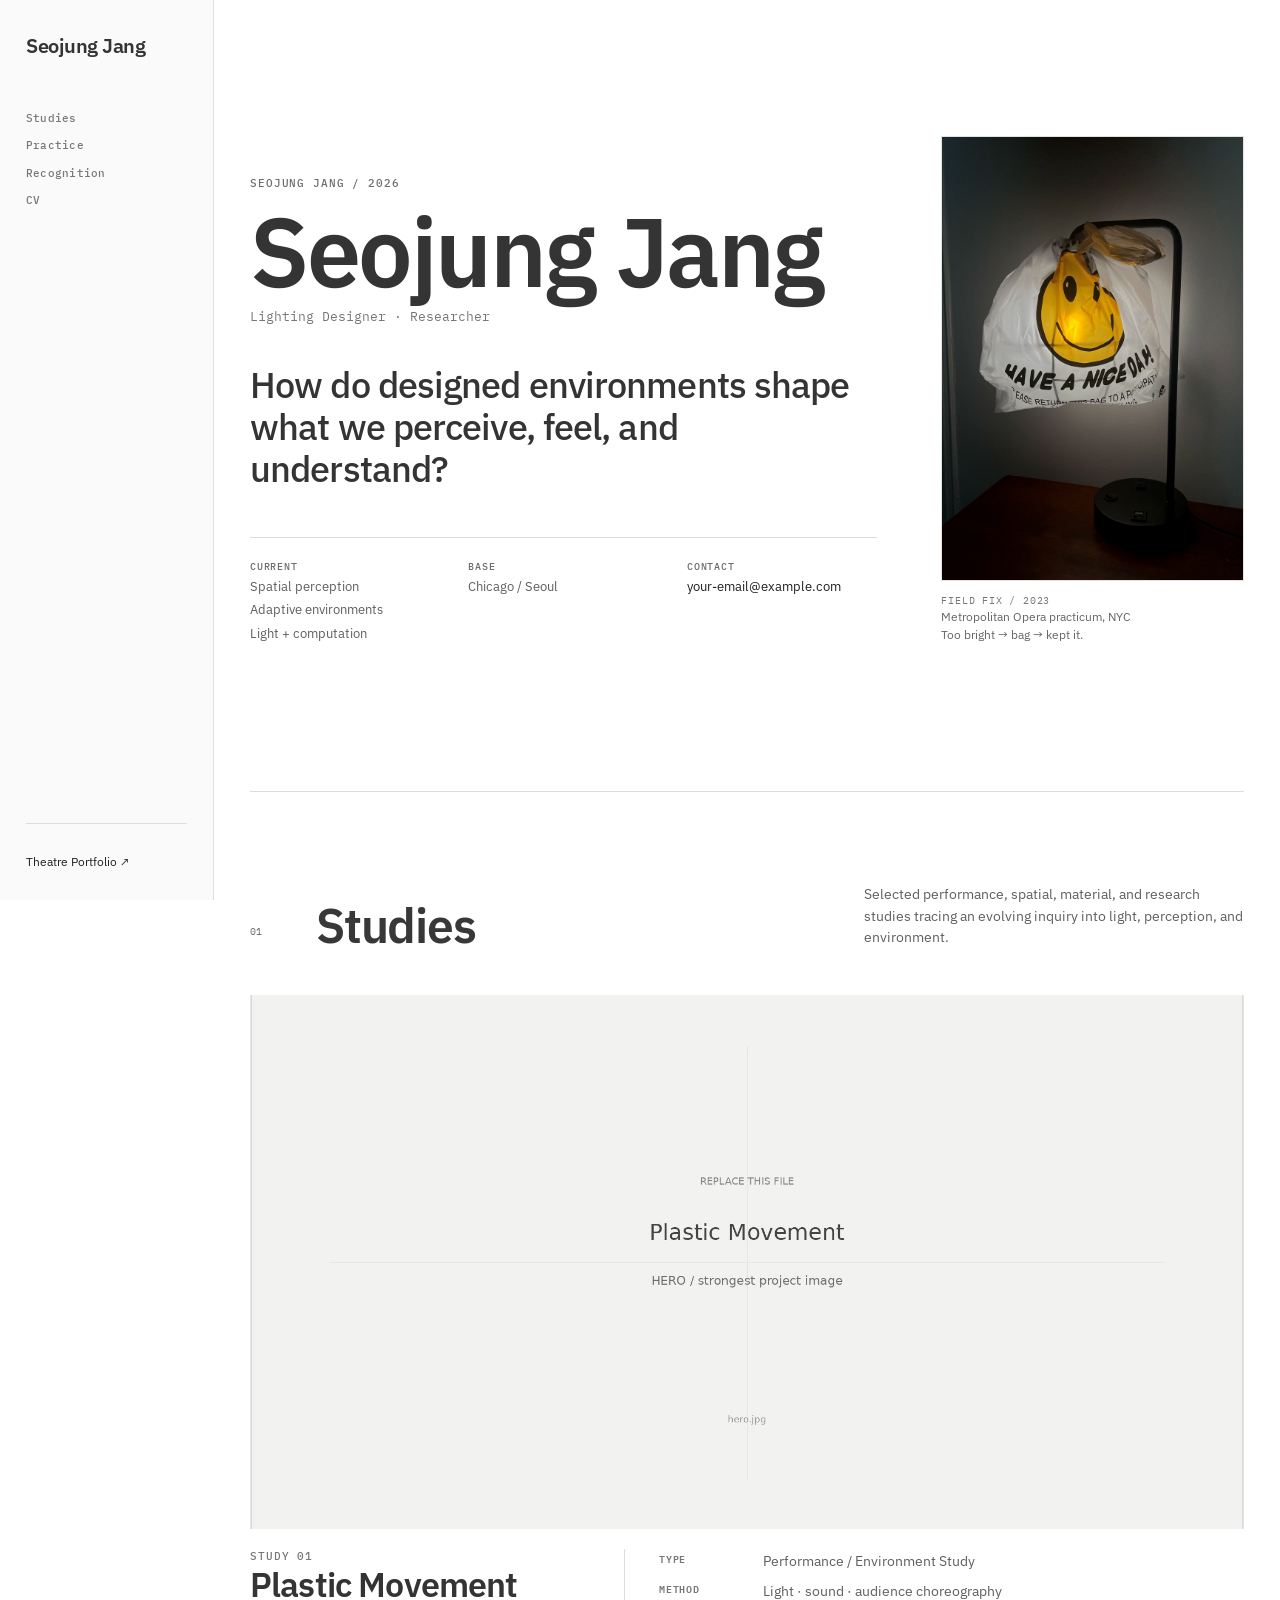
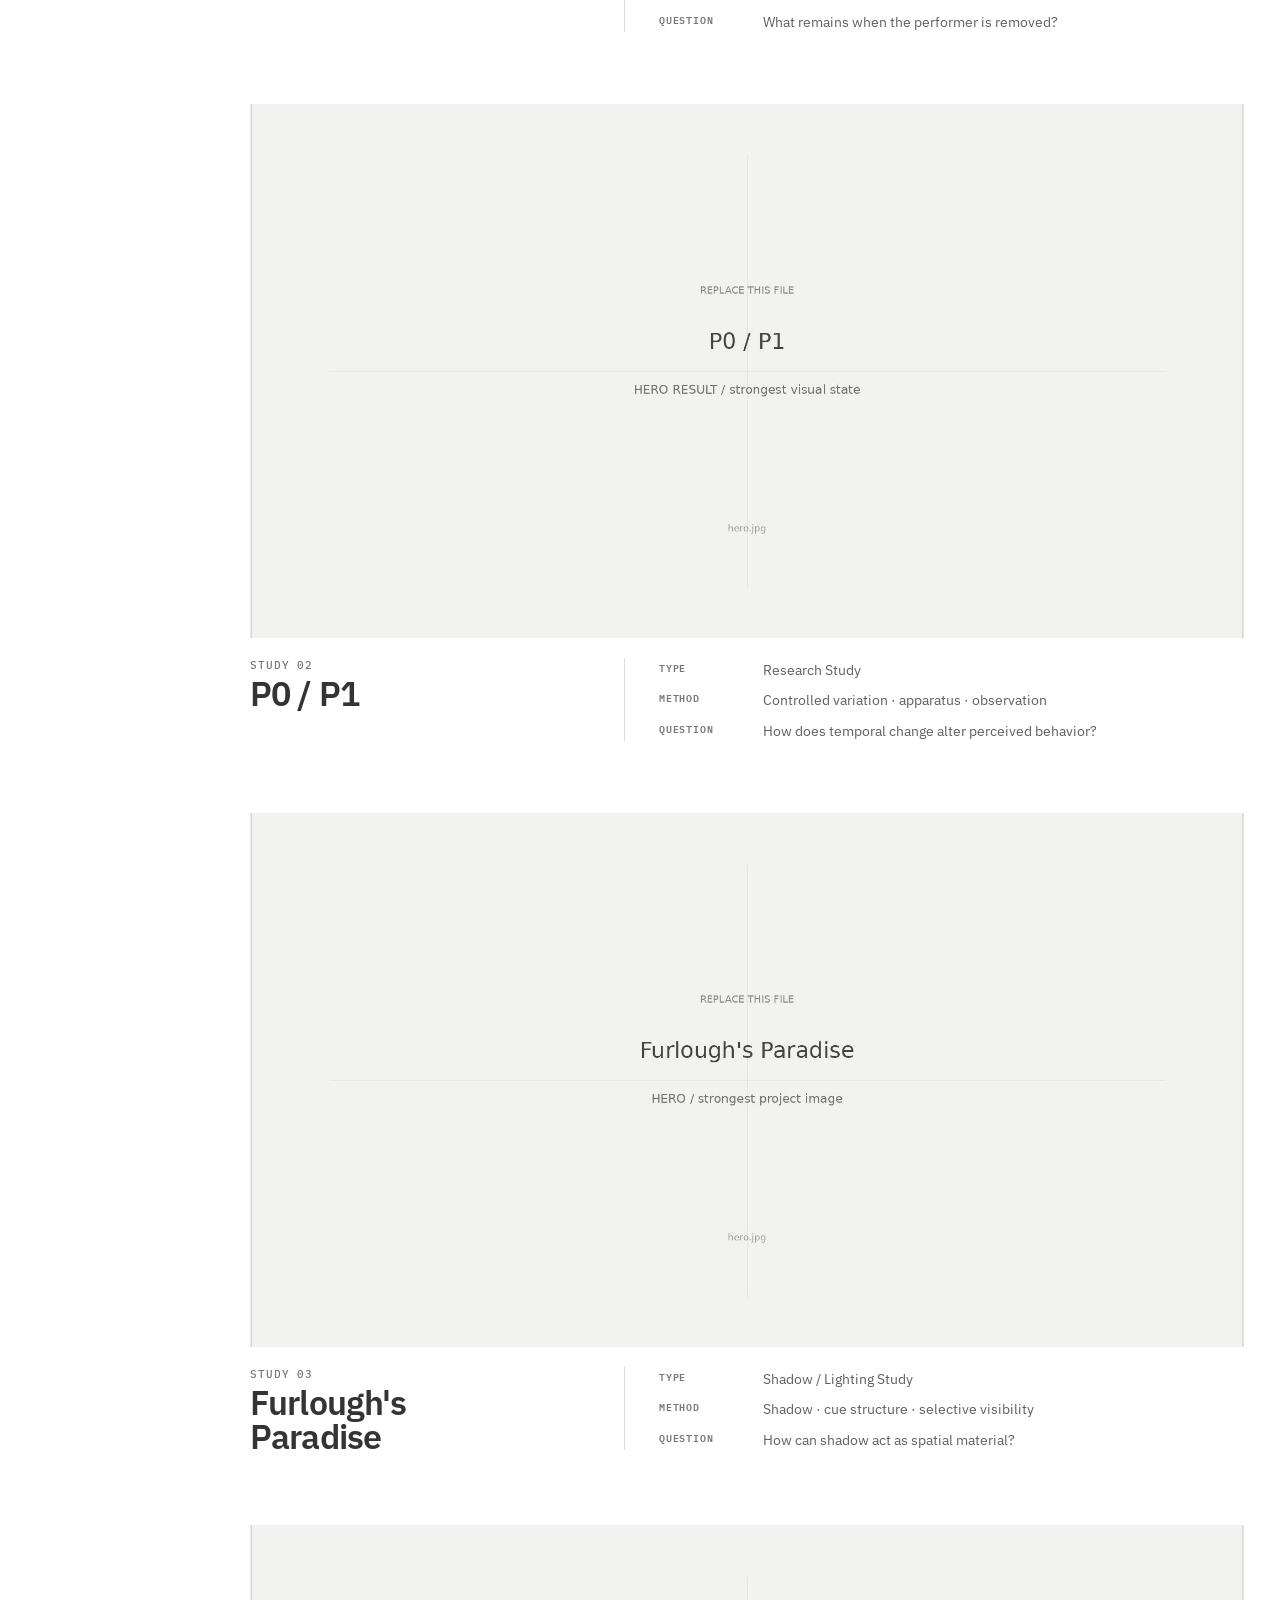
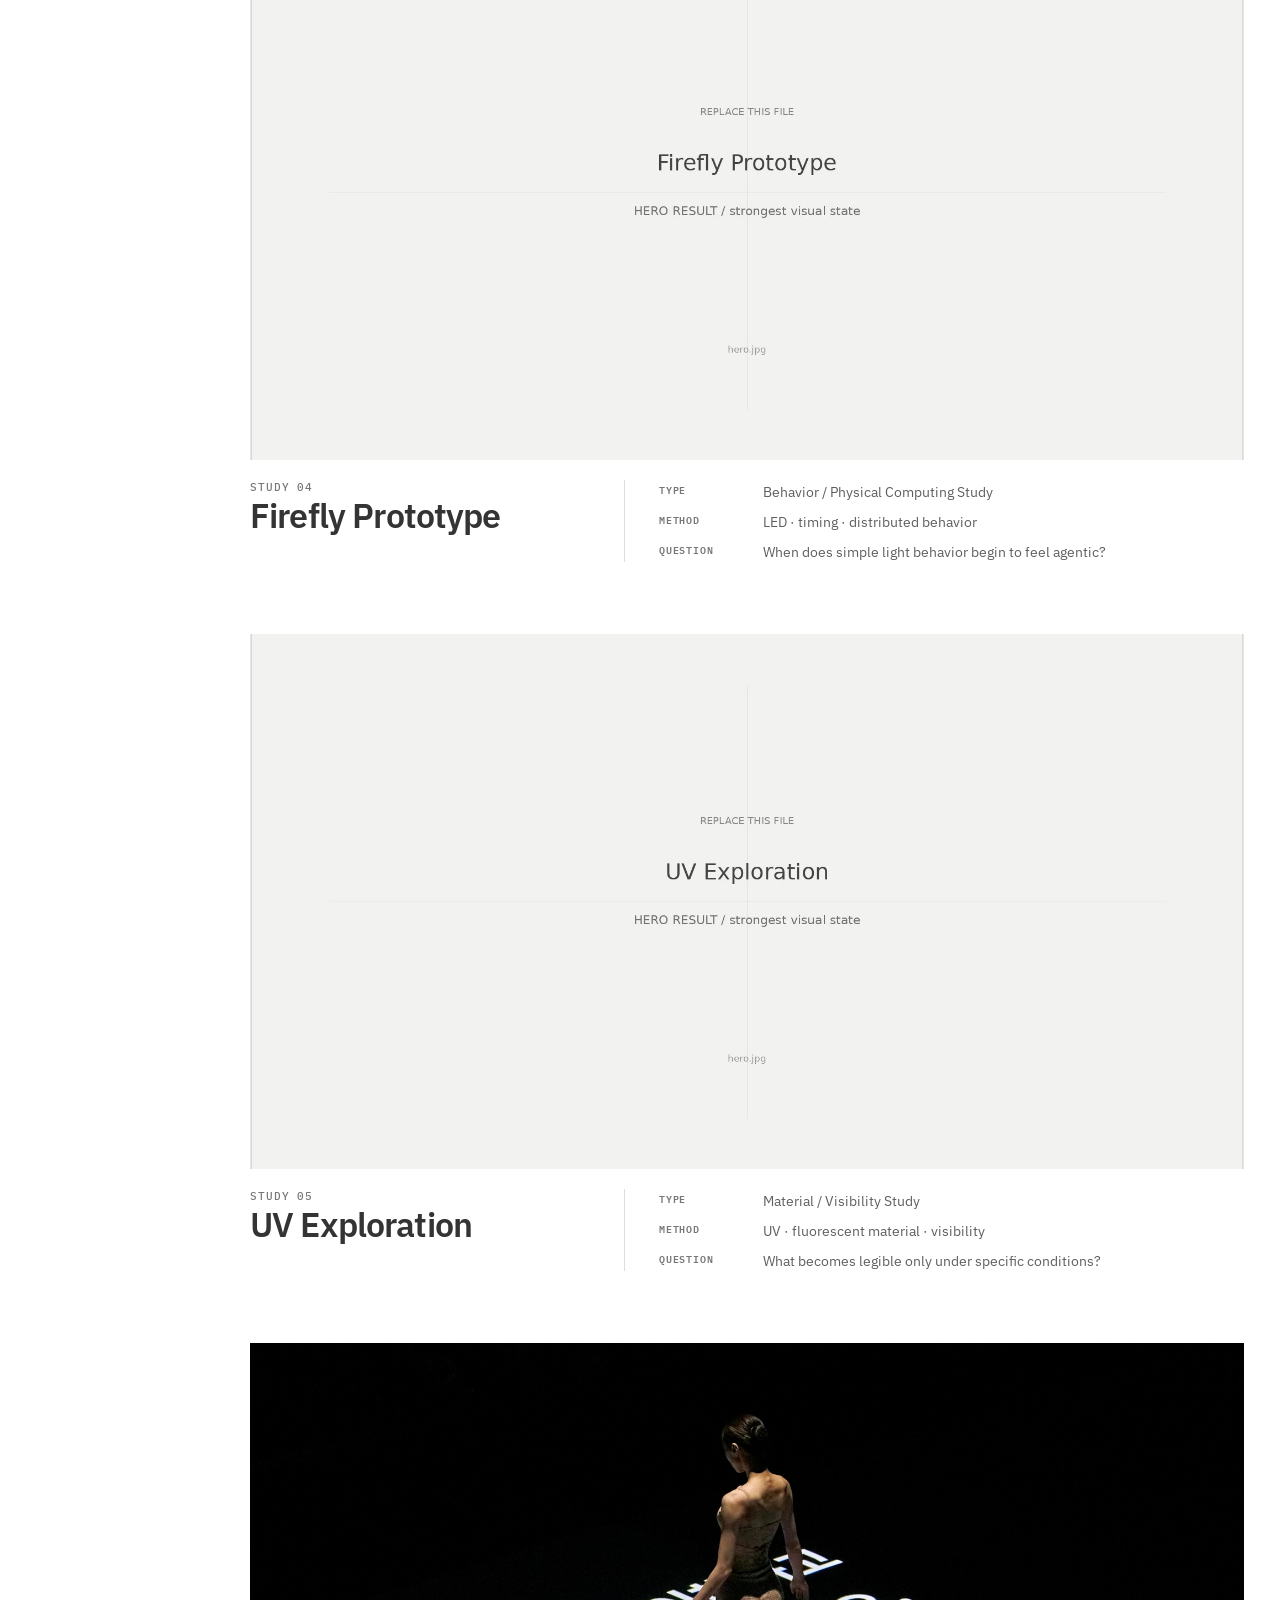
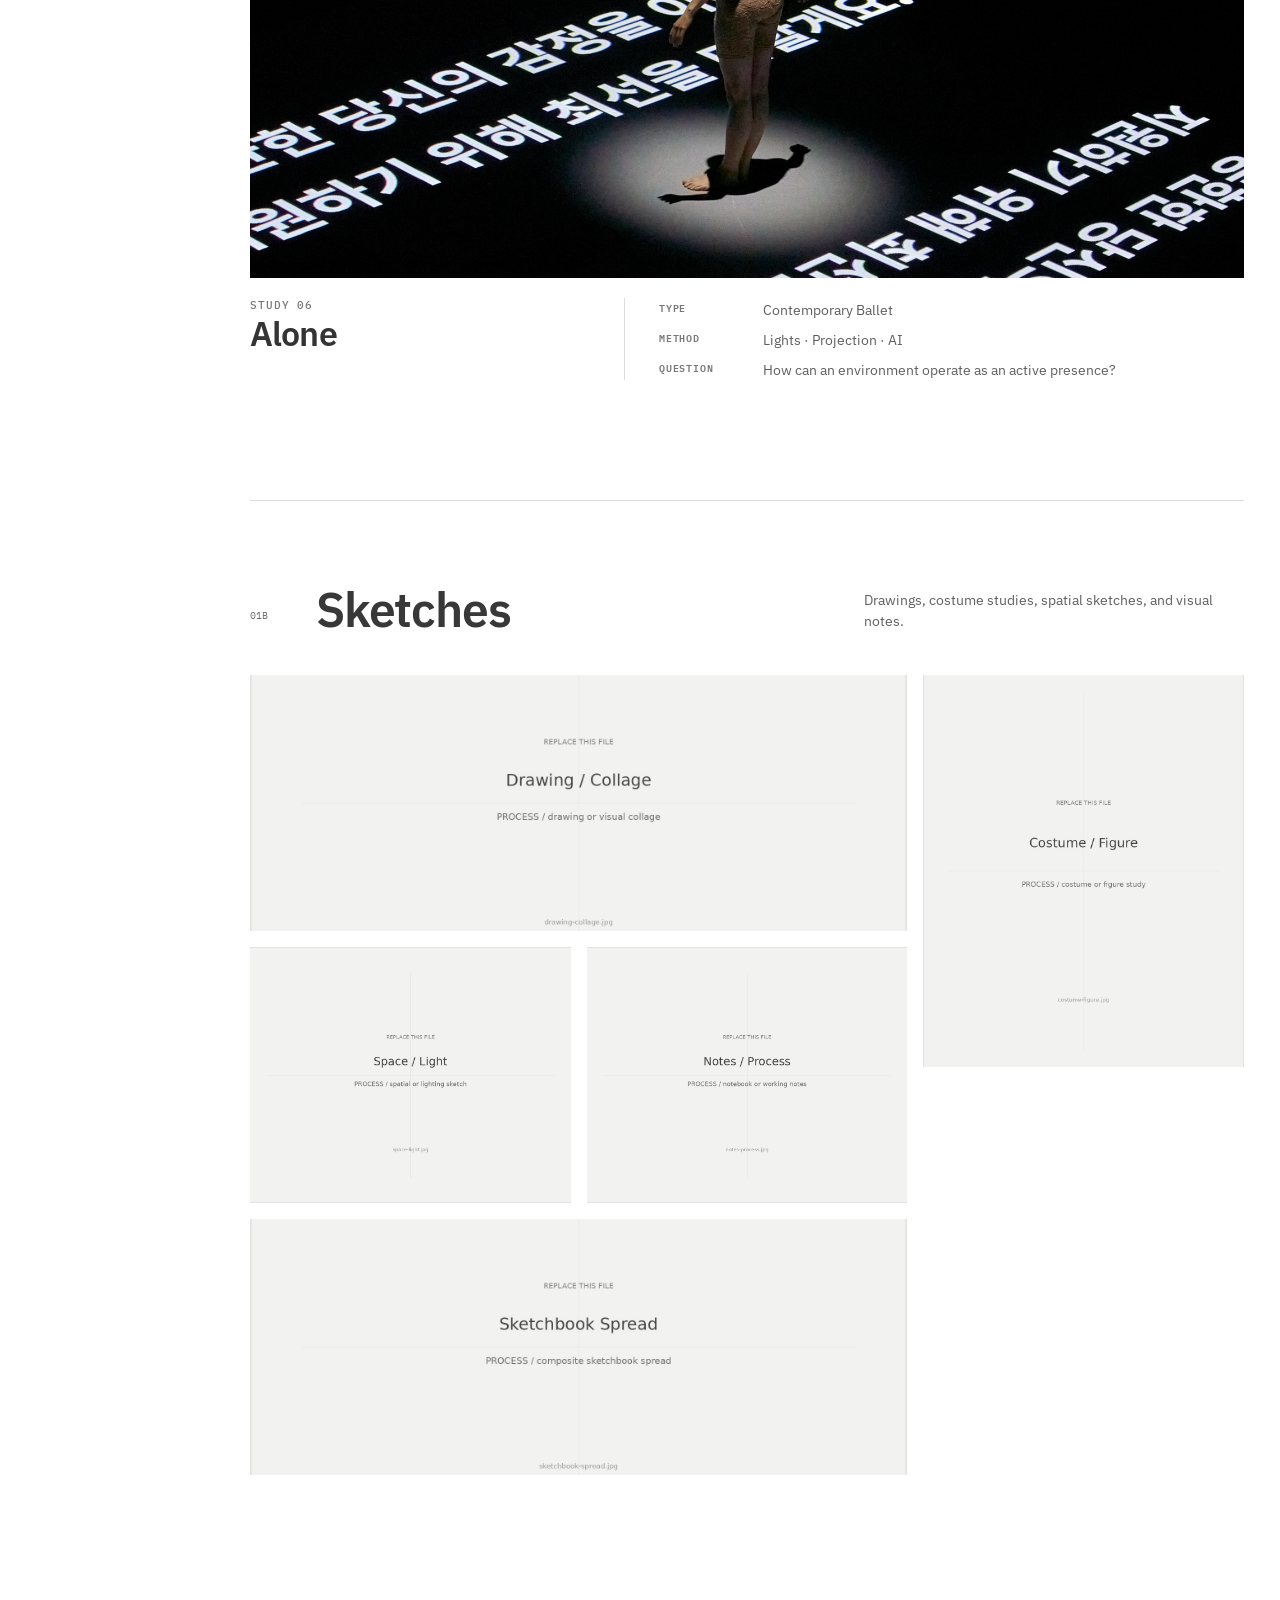
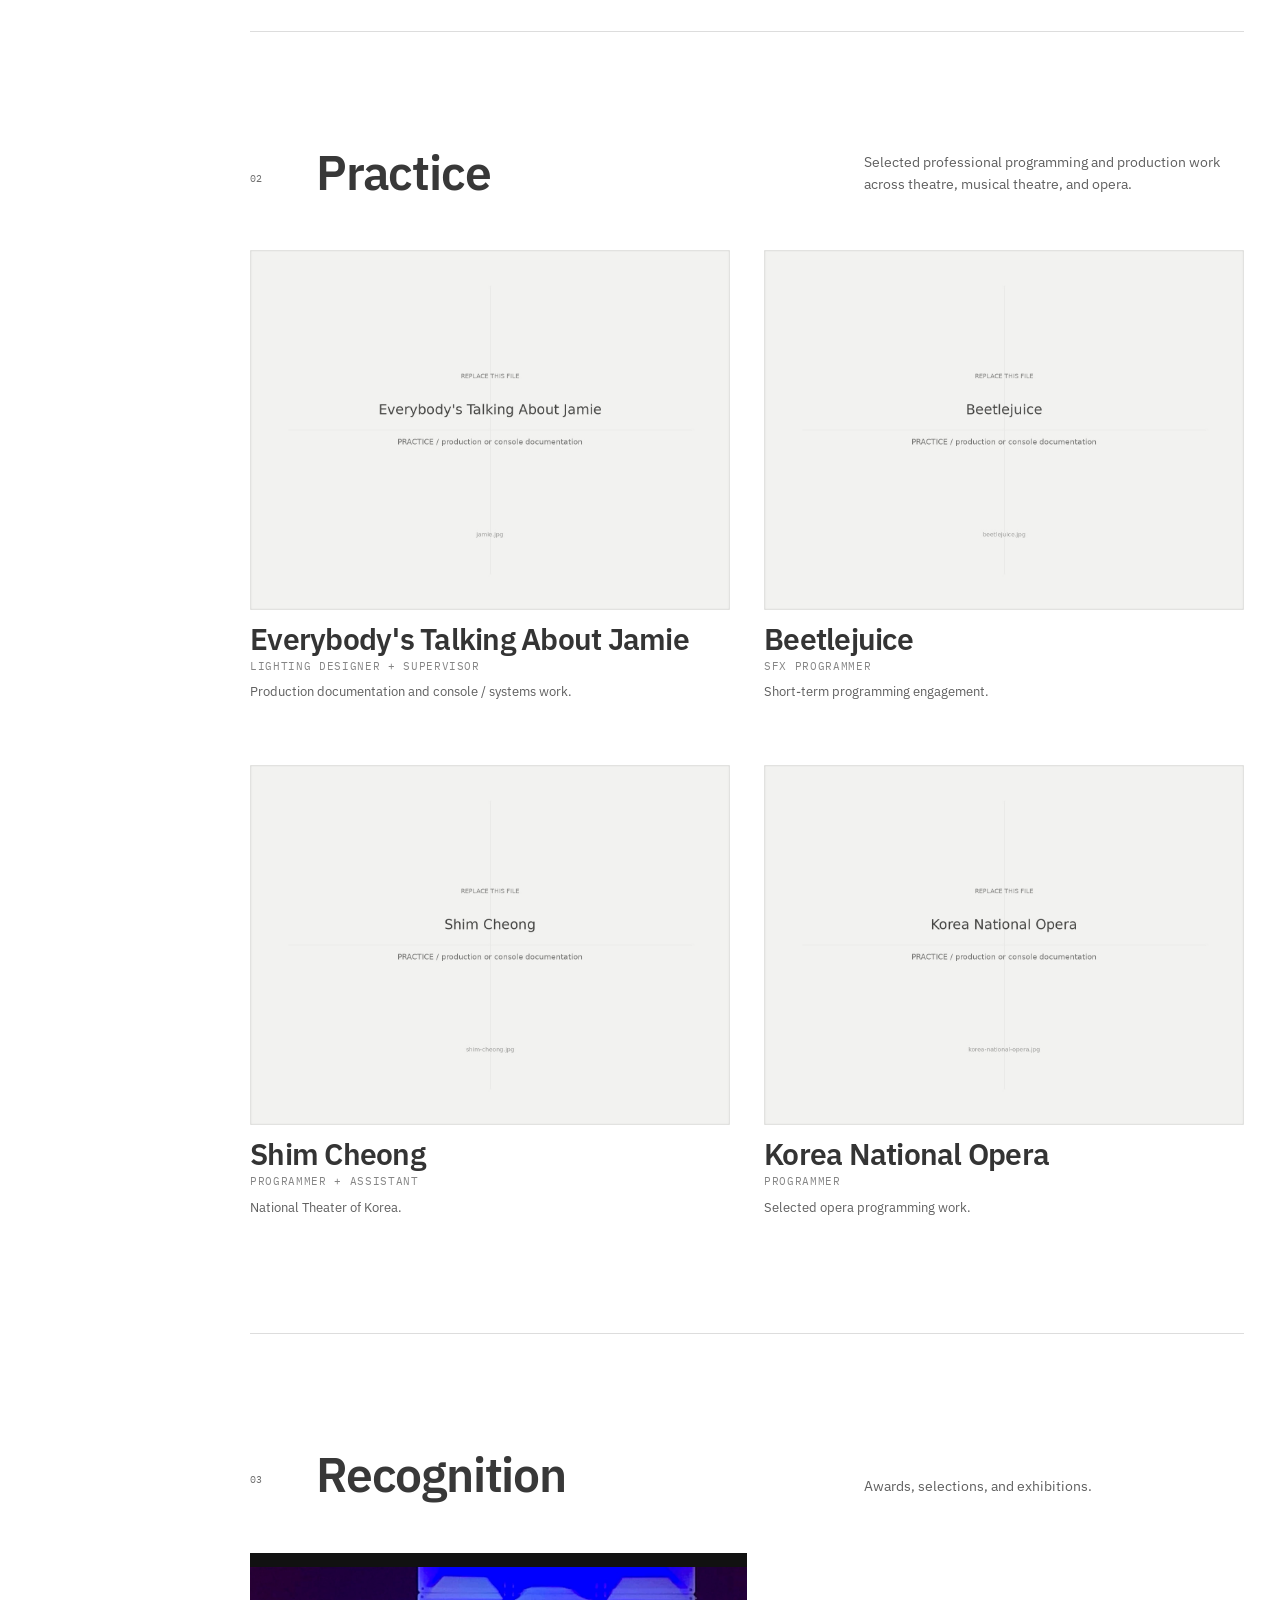
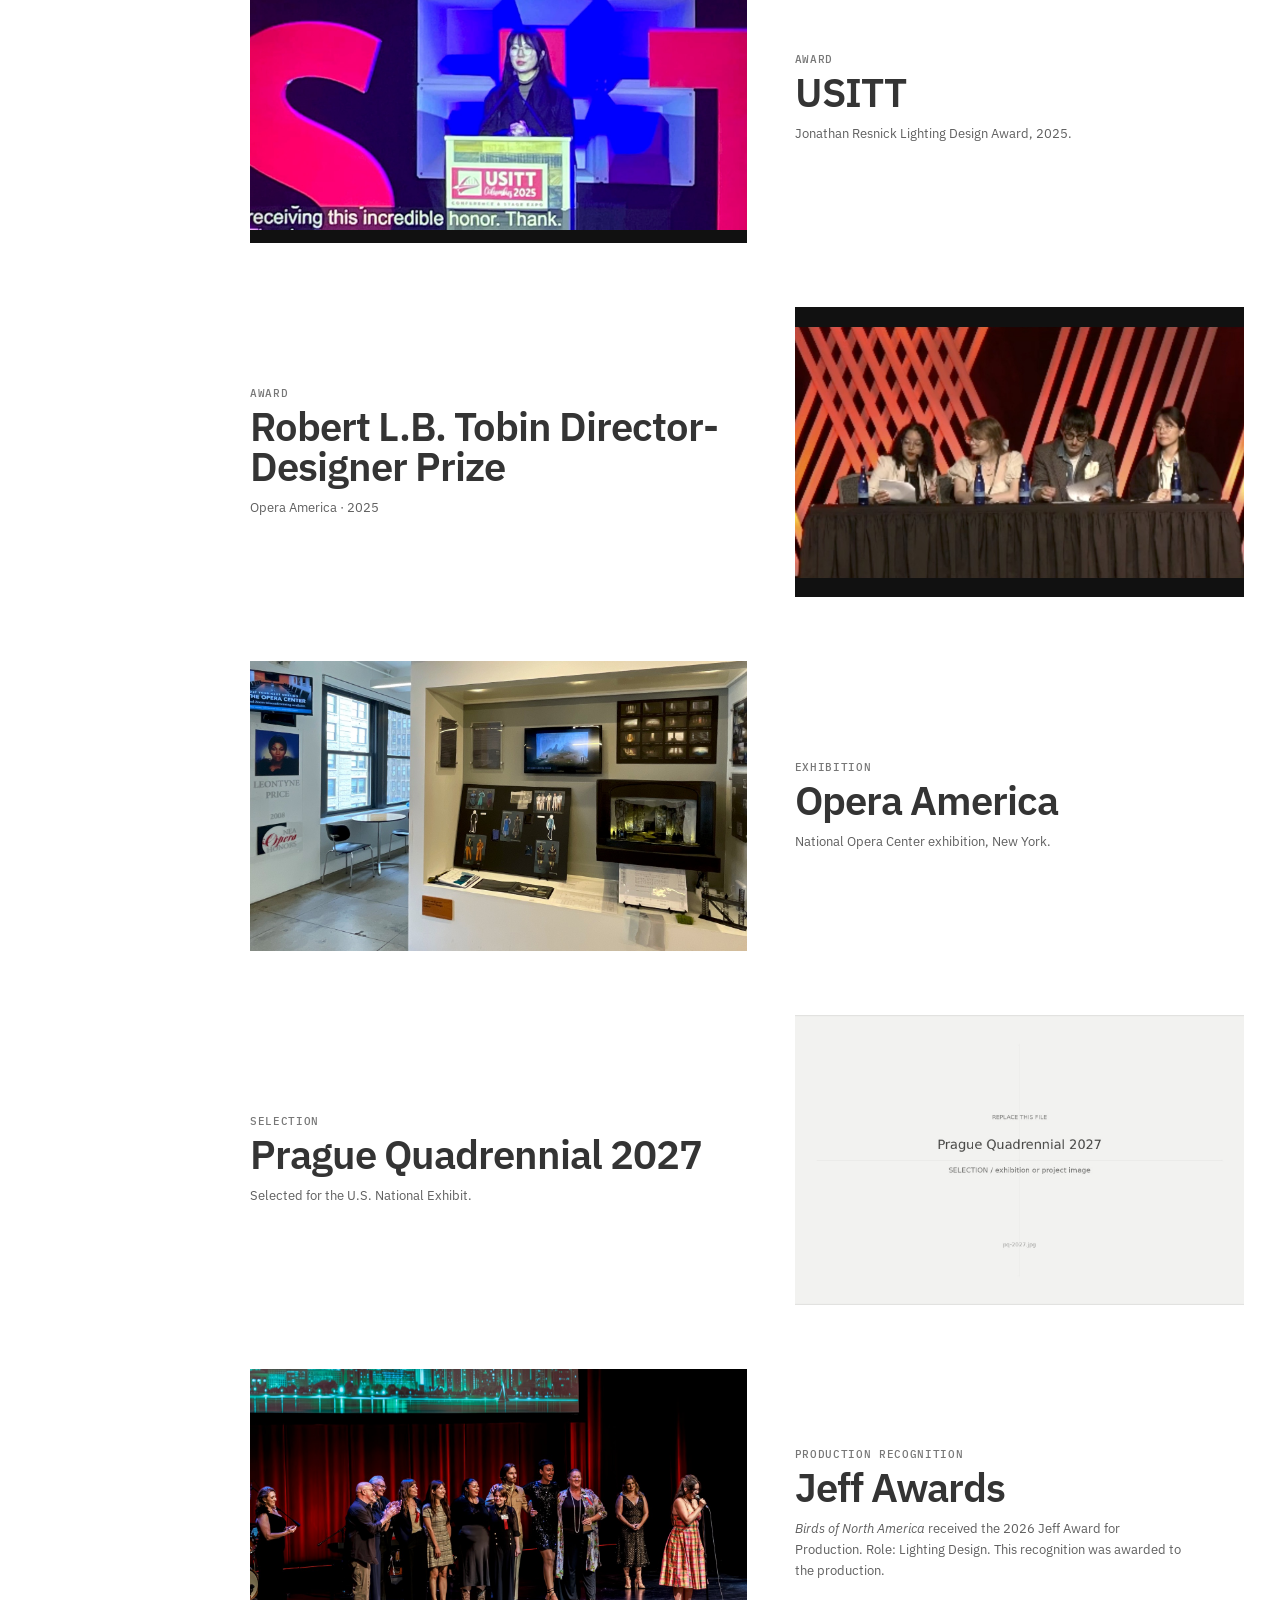
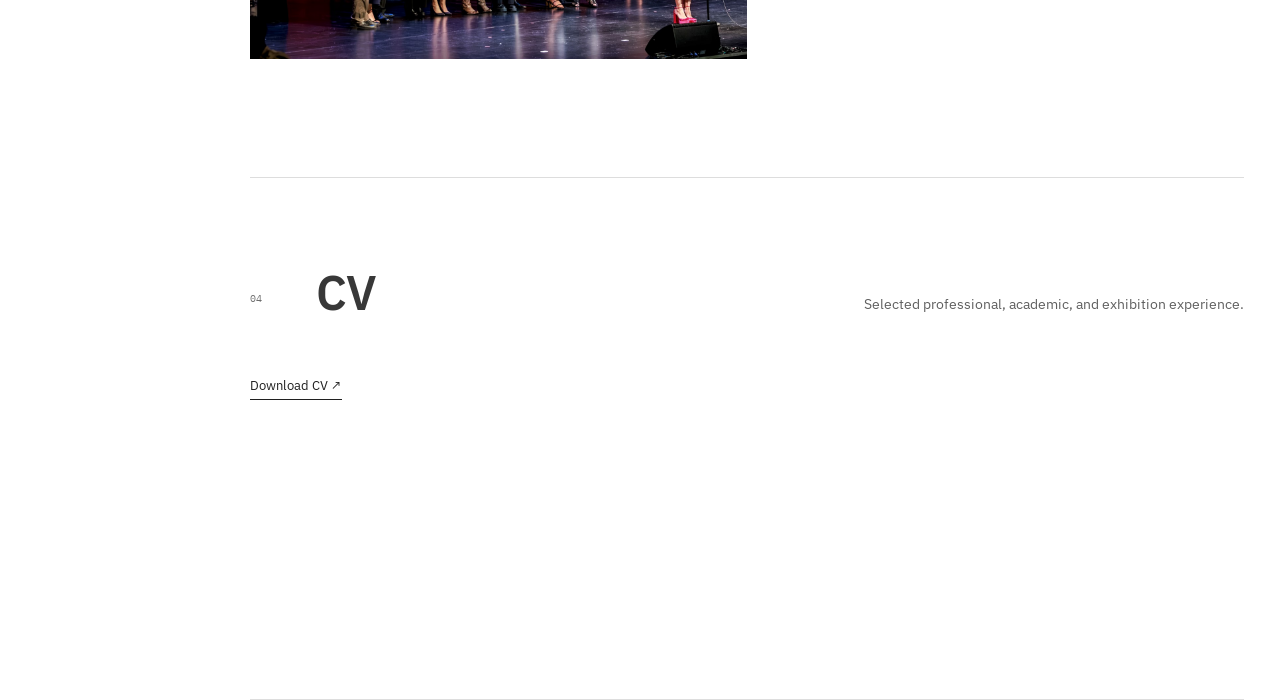
==== index.html @ 1b9c9105 "Add portfolio website" ====
<!doctype html>
<html lang="en">
<head>
<script defer src="https://cloud.umami.is/script.js" data-website-id="86ff5649-3eeb-48d3-a692-5103a8b1503a"></script>
<meta charset="utf-8">
<meta name="viewport" content="width=device-width,initial-scale=1">
<title>Seojung Jang</title>
<link rel="preconnect" href="https://fonts.googleapis.com">
<link rel="preconnect" href="https://fonts.gstatic.com" crossorigin>
<link href="https://fonts.googleapis.com/css2?family=IBM+Plex+Mono:wght@400;500;600&family=IBM+Plex+Sans:wght@400;500;600&display=swap" rel="stylesheet">
<link rel="stylesheet" href="style.css">
</head>
<body>

<aside class="rail">
  <div class="rail-inner">
    <a class="rail-name" href="#top">Seojung Jang</a>
    <nav class="rail-nav" aria-label="Primary">
      <a href="#studies">Studies</a>
      <a href="#practice">Practice</a>
      <a href="#recognition">Recognition</a>
      <a href="#cv">CV</a>
    </nav>
    <div class="rail-footer">
      <a href="https://www.seojungjang.com/work" target="_blank" rel="noopener">Theatre Portfolio ↗</a>
    </div>
  </div>
</aside>

<main class="site">

<section class="hero section" id="top">
  <div class="hero-grid hero-grid-portrait">
    <div class="hero-copy">
      <div class="eyebrow mono">SEOJUNG JANG / 2026</div>
      <h1>Seojung Jang</h1>
      <p class="hero-role">Lighting Designer · Researcher</p>
      <p class="hero-question">How do designed environments shape what we perceive, feel, and understand?</p>
      <div class="hero-meta-inline">
        <div class="meta-block"><div class="meta-label mono">CURRENT</div><p>Spatial perception</p><p>Adaptive environments</p><p>Light + computation</p></div>
        <div class="meta-block"><div class="meta-label mono">BASE</div><p>Chicago / Seoul</p></div>
        <div class="meta-block"><div class="meta-label mono">CONTACT</div><p><a href="mailto:your-email@example.com">your-email@example.com</a></p></div>
      </div>
    </div>
    <figure class="hero-portrait">
      <img src="images/profile/hero-improvised-light.jpg" alt="Improvised lamp with a plastic bag diffuser">
          <figcaption class="hero-caption"><span class="mono">FIELD FIX / 2023</span><br>Metropolitan Opera practicum, NYC<br>Too bright → bag → kept it.</figcaption>
    </figure>
  </div>
</section>

<section class="section" id="studies">
  <div class="section-heading">
    <span class="section-index">01</span><h2>Studies</h2>
    <p>Selected performance, spatial, material, and research studies tracing an evolving inquiry into light, perception, and environment.</p>
  </div>

  <div class="feature-list">
    <a class="feature" href="projects/plastic-movement.html">
      <img class="feature-image image-slot" src="images/studies/01-plastic/hero.jpg" alt="Plastic Movement">
      <div class="feature-caption"><div><div class="kicker">Study 01</div><h3>Plastic Movement</h3></div>
        <div class="feature-meta"><div><span class="meta-label mono">TYPE</span><span>Performance / Environment Study</span></div><div><span class="meta-label mono">METHOD</span><span>Light · sound · audience choreography</span></div><div><span class="meta-label mono">QUESTION</span><span>What remains when the performer is removed?</span></div></div>
      </div>
    </a>

    <a class="feature" href="experiments/p0-p1.html">
      <img class="feature-image image-slot" src="images/studies/06-p0-p1/hero.jpg" alt="P0 / P1">
      <div class="feature-caption"><div><div class="kicker">Study 02</div><h3>P0 / P1</h3></div>
        <div class="feature-meta"><div><span class="meta-label mono">TYPE</span><span>Research Study</span></div><div><span class="meta-label mono">METHOD</span><span>Controlled variation · apparatus · observation</span></div><div><span class="meta-label mono">QUESTION</span><span>How does temporal change alter perceived behavior?</span></div></div>
      </div>
    </a>

    <a class="feature" href="projects/furlough-shadow.html">
      <img class="feature-image image-slot" src="images/studies/03-furlough/hero.jpg" alt="Furlough&#39;s Paradise">
      <div class="feature-caption"><div><div class="kicker">Study 03</div><h3>Furlough's Paradise</h3></div>
        <div class="feature-meta"><div><span class="meta-label mono">TYPE</span><span>Shadow / Lighting Study</span></div><div><span class="meta-label mono">METHOD</span><span>Shadow · cue structure · selective visibility</span></div><div><span class="meta-label mono">QUESTION</span><span>How can shadow act as spatial material?</span></div></div>
      </div>
    </a>

    <a class="feature" href="experiments/firefly.html">
      <img class="feature-image image-slot" src="images/studies/05-firefly/hero.jpg" alt="Firefly Prototype">
      <div class="feature-caption"><div><div class="kicker">Study 04</div><h3>Firefly Prototype</h3></div>
        <div class="feature-meta"><div><span class="meta-label mono">TYPE</span><span>Behavior / Physical Computing Study</span></div><div><span class="meta-label mono">METHOD</span><span>LED · timing · distributed behavior</span></div><div><span class="meta-label mono">QUESTION</span><span>When does simple light behavior begin to feel agentic?</span></div></div>
      </div>
    </a>

    <a class="feature" href="experiments/uv.html">
      <img class="feature-image image-slot" src="images/studies/04-uv/hero.jpg" alt="UV Exploration">
      <div class="feature-caption"><div><div class="kicker">Study 05</div><h3>UV Exploration</h3></div>
        <div class="feature-meta"><div><span class="meta-label mono">TYPE</span><span>Material / Visibility Study</span></div><div><span class="meta-label mono">METHOD</span><span>UV · fluorescent material · visibility</span></div><div><span class="meta-label mono">QUESTION</span><span>What becomes legible only under specific conditions?</span></div></div>
      </div>
    </a>

    <a class="feature" href="projects/alone.html">
      <img class="feature-image image-slot" src="images/studies/02-alone/hero.jpg" alt="Alone">
      <div class="feature-caption"><div><div class="kicker">Study 06</div><h3>Alone</h3></div>
        <div class="feature-meta"><div><span class="meta-label mono">TYPE</span><span>Contemporary Ballet</span></div><div><span class="meta-label mono">METHOD</span><span>Lights · Projection · AI</span></div><div><span class="meta-label mono">QUESTION</span><span>How can an environment operate as an active presence?</span></div></div>
      </div>
    </a>
  </div>

  <div class="sketchbook-block">
    <div class="section-heading compact-heading">
      <span class="section-index">01B</span><h2>Sketches</h2><p>Drawings, costume studies, spatial sketches, and visual notes.</p>
    </div>
    <div class="sketch-grid">
      <img class="sketch sketch-wide image-slot" src="images/process/drawing-collage.jpg" alt="Drawing and collage process">
      <img class="sketch sketch-tall image-slot" src="images/process/costume-figure.jpg" alt="Costume and figure study">
      <img class="sketch image-slot" src="images/process/space-light.jpg" alt="Spatial and lighting study">
      <img class="sketch image-slot" src="images/process/notes-process.jpg" alt="Notes and process">
      <img class="sketch sketch-wide image-slot" src="images/process/sketchbook-spread.jpg" alt="Sketchbook spread">
    </div>
  </div>
</section>

<section class="section" id="practice">
  <div class="section-heading">
    <span class="section-index">02</span><h2>Practice</h2>
    <p>Selected professional programming and production work across theatre, musical theatre, and opera.</p>
  </div>
  <div class="technical-grid">
    <article class="technical-item"><img class="technical-media image-slot" src="images/practice/jamie.jpg" alt=""><div class="technical-text"><h3>Everybody's Talking About Jamie</h3><p class="role">Lighting Designer + Supervisor</p><p>Production documentation and console / systems work.</p></div></article>
    <article class="technical-item"><img class="technical-media image-slot" src="images/practice/beetlejuice.jpg" alt=""><div class="technical-text"><h3>Beetlejuice</h3><p class="role">SFX Programmer</p><p>Short-term programming engagement.</p></div></article>
    <article class="technical-item"><img class="technical-media image-slot" src="images/practice/shim-cheong.jpg" alt=""><div class="technical-text"><h3>Shim Cheong</h3><p class="role">Programmer + Assistant</p><p>National Theater of Korea.</p></div></article>
    <article class="technical-item"><img class="technical-media image-slot" src="images/practice/korea-national-opera.jpg" alt=""><div class="technical-text"><h3>Korea National Opera</h3><p class="role">Programmer</p><p>Selected opera programming work.</p></div></article>
  </div>
</section>



<section class="section recognition-section" id="recognition">
  <div class="section-heading">
    <span class="section-index">03</span>
    <h2>Recognition</h2>
    <p>Awards, selections, and exhibitions.</p>
  </div>

  <div class="recognition-list">
    <article class="recognition-row">
      <img class="recognition-media image-slot recognition-media-contain" src="images/recognition/usitt.jpg" alt="USITT recognition">
      <div class="recognition-copy">
        <div class="kicker">Award</div>
        <h3>USITT</h3>
        <p>Jonathan Resnick Lighting Design Award, 2025.</p>
      </div>
    </article>

    <article class="recognition-row reverse">
      <img class="recognition-media image-slot recognition-media-contain" src="images/recognition/opera-america-tobin-prize.jpg" alt="Opera America Robert L.B. Tobin Director-Designer Prize">
      <div class="recognition-copy">
        <div class="kicker">Award</div>
        <h3>Robert L.B. Tobin Director-Designer Prize</h3>
        <p>Opera America · 2025</p>
      </div>
    </article>

    <article class="recognition-row">
      <img class="recognition-media image-slot" src="images/recognition/opera-america.jpg" alt="Opera America exhibition">
      <div class="recognition-copy">
        <div class="kicker">Exhibition</div>
        <h3>Opera America</h3>
        <p>National Opera Center exhibition, New York.</p>
      </div>
    </article>

    <article class="recognition-row reverse">
      <img class="recognition-media image-slot" src="images/recognition/pq-2027.jpg" alt="Prague Quadrennial 2027 selection">
      <div class="recognition-copy">
        <div class="kicker">Selection</div>
        <h3>Prague Quadrennial 2027</h3>
        <p>Selected for the U.S. National Exhibit.</p>
      </div>
    </article>

    <article class="recognition-row">
      <img class="recognition-media image-slot" src="images/recognition/jeff-awards.jpg" alt="Jeff Awards production recognition">
      <div class="recognition-copy">
        <div class="kicker">Production Recognition</div>
        <h3>Jeff Awards</h3>
        <p><em>Birds of North America</em> received the 2026 Jeff Award for Production. Role: Lighting Design. This recognition was awarded to the production.</p>
      </div>
    </article>
  </div>
</section>

<section class="section cv-section" id="cv">
  <div class="section-heading"><span class="section-index">04</span><h2>CV</h2><p>Selected professional, academic, and exhibition experience.</p></div>
  <a class="text-link" href="#">Download CV ↗</a>
</section>

</main>
</body>
</html>
---- style.css ----
:root{
  --paper:#f7f5f1;
  --rail:#f1efeb;
  --ink:#24221f;
  --body:#68635d;
  --muted:#8a847d;
  --line:#d8d4ce;
  --soft:#ebe8e3;
  --accent:#5f5a55;
  --rail-width:214px;
}

*{box-sizing:border-box}
html{scroll-behavior:smooth}
body{
  margin:0;
  background:var(--paper);
  color:var(--body);
  font-family:"Inter",-apple-system,BlinkMacSystemFont,"Segoe UI",sans-serif;
  font-size:16px;
  line-height:1.6;
}
a{color:inherit;text-decoration:none}
img{max-width:100%;display:block}

.rail{
  position:fixed;
  inset:0 auto 0 0;
  width:var(--rail-width);
  background:var(--rail);
  border-right:1px solid var(--line);
  z-index:20;
}
.rail-inner{
  height:100%;
  padding:30px 26px 26px;
  display:flex;
  flex-direction:column;
}
.rail-name{
  color:var(--ink);
  font-family:"Space Grotesk",sans-serif;
  font-size:25px;
  font-weight:600;
  letter-spacing:-.01em;
  margin-bottom:48px;
}
.rail-nav{
  display:flex;
  flex-direction:column;
  gap:10px;
}
.rail-nav a{
  width:max-content;
  color:#7d7770;
  font-size:12.5px;
  font-weight:500;
  letter-spacing:.01em;
}
.rail-nav a:hover{color:var(--ink)}
.rail-footer{
  margin-top:auto;
  padding-top:24px;
  border-top:1px solid var(--line);
}
.rail-footer a{
  font-size:11.5px;
  color:var(--muted);
}

.site{
  margin-left:var(--rail-width);
  min-height:100vh;
}
.section{
  width:min(1180px, calc(100vw - var(--rail-width) - 72px));
  margin:0 auto;
  padding:92px 0 104px;
  border-bottom:1px solid var(--line);
}
.hero{
  min-height:88vh;
  display:flex;
  flex-direction:column;
  justify-content:center;
}
.eyebrow,.kicker{
  font-size:11px;
  line-height:1.3;
  font-weight:600;
  letter-spacing:.12em;
  text-transform:uppercase;
  color:var(--muted);
}
.hero h1,
.section h2,
.feature h3,
.technical-item h3,
.recognition-copy h3{
  font-family:"Space Grotesk",sans-serif;
  color:var(--ink);
  font-weight:600;
  letter-spacing:-.025em;
}
.hero h1{
  font-size:clamp(72px,9vw,132px);
  line-height:.9;
  margin:18px 0 28px;
}
.hero-deck{
  max-width:760px;
  font-size:23px;
  line-height:1.45;
  color:#4d4944;
  margin:0 0 34px;
}
.hero-meta{
  display:flex;
  gap:28px;
  font-size:12px;
  color:var(--muted);
}

.section-heading{
  display:grid;
  grid-template-columns:48px minmax(0,1fr) minmax(260px,380px);
  gap:18px;
  align-items:end;
  margin-bottom:46px;
}
.section-index{
  font-size:11px;
  color:var(--muted);
  padding-bottom:9px;
}
.section-heading h2{
  margin:0;
  font-size:56px;
  line-height:.95;
}
.section-heading p{
  margin:0;
  font-size:13.5px;
  line-height:1.6;
  color:var(--muted);
}

.feature-list{
  display:flex;
  flex-direction:column;
  gap:72px;
}
.feature{
  display:block;
}
.feature-image{
  width:100%;
  aspect-ratio:16/8.6;
}
.feature-caption{
  display:grid;
  grid-template-columns:minmax(0,1fr) minmax(260px,390px);
  gap:28px;
  padding:19px 0 0;
}
.feature h3{
  margin:4px 0 0;
  font-size:42px;
  line-height:1;
}
.feature-caption p{
  margin:1px 0 0;
  font-size:13px;
  line-height:1.55;
  color:var(--muted);
}
.feature:hover h3{font-style:italic}

.placeholder{
  background:var(--soft);
  border:1px solid var(--line);
  color:#9a948d;
  display:flex;
  align-items:center;
  justify-content:center;
  text-align:center;
  font-size:11px;
  font-weight:600;
  letter-spacing:.10em;
}

.technical-grid{
  display:grid;
  grid-template-columns:repeat(2,minmax(0,1fr));
  gap:48px 34px;
}
.technical-media{
  aspect-ratio:4/3;
  margin-bottom:14px;
}
.technical-item h3{
  font-size:30px;
  line-height:1;
  margin:0 0 4px;
}
.technical-item .role{
  font-size:11px;
  letter-spacing:.08em;
  text-transform:uppercase;
  color:var(--muted);
  margin:0 0 6px;
}
.technical-item p:last-child{
  font-size:12.5px;
  color:var(--muted);
  margin:0;
}

.recognition-list{
  display:flex;
  flex-direction:column;
  gap:38px;
}
.recognition-row{
  display:grid;
  grid-template-columns:1.05fr .95fr;
  gap:44px;
  align-items:center;
}
.recognition-row.reverse .recognition-media{order:2}
.recognition-row.reverse .recognition-copy{order:1}
.recognition-media{
  height:290px;
}
.recognition-copy h3{
  font-size:40px;
  line-height:1;
  margin:6px 0 12px;
}
.recognition-copy p{
  max-width:360px;
  font-size:13px;
  color:var(--muted);
  margin:0;
}

.sketch-grid{
  display:grid;
  grid-template-columns:repeat(12,1fr);
  grid-auto-rows:120px;
  gap:16px;
}
.sketch{grid-column:span 4;grid-row:span 2}
.sketch-wide{grid-column:span 8}
.sketch-tall{grid-row:span 3}

.cv-section{
  min-height:58vh;
}
.cv-copy{
  max-width:600px;
  font-size:18px;
}
.text-link{
  display:inline-block;
  margin-top:14px;
  padding-bottom:2px;
  border-bottom:1px solid var(--ink);
  color:var(--ink);
  font-size:13px;
}

/* DETAIL PAGES */
.detail-shell{
  margin-left:var(--rail-width);
}
.detail-page{
  width:min(1320px, calc(100vw - var(--rail-width) - 72px));
  margin:0 auto;
  padding:66px 0 100px;
}
.detail-head{
  display:grid;
  grid-template-columns:1fr minmax(280px,420px);
  gap:40px;
  align-items:end;
  margin-bottom:30px;
}
.detail-index{
  font-size:11px;
  font-weight:600;
  letter-spacing:.12em;
  text-transform:uppercase;
  color:var(--muted);
  margin-bottom:8px;
}
.detail-title{
  margin:0;
  color:var(--ink);
  font-family:"Space Grotesk",sans-serif;
  font-size:clamp(58px,7.6vw,108px);
  line-height:.9;
  font-weight:600;
  letter-spacing:-.035em;
}
.detail-deck{
  margin:0;
  font-size:15px;
  line-height:1.65;
  color:var(--muted);
}
.detail-hero{
  width:100%;
  aspect-ratio:16/8.8;
  margin:34px 0 46px;
}
.detail-info{
  display:grid;
  grid-template-columns:1.45fr .65fr;
  gap:64px;
  padding:34px 0 40px;
  border-top:1px solid var(--line);
  border-bottom:1px solid var(--line);
}
.info-block{
  display:grid;
  grid-template-columns:repeat(2,minmax(0,1fr));
  gap:28px 36px;
}
.info-unit h3,.meta-unit h3{
  margin:0 0 7px;
  color:var(--ink);
  font-size:11px;
  font-weight:600;
  letter-spacing:.1em;
  text-transform:uppercase;
}
.info-unit p,.meta-unit p{
  margin:0;
  font-size:13.5px;
  color:var(--body);
}
.meta-stack{
  display:flex;
  flex-direction:column;
  gap:18px;
}
.story-stack{
  margin-top:18px;
}
.story-row{
  display:grid;
  grid-template-columns:1.25fr .75fr;
  gap:54px;
  align-items:center;
  padding:56px 0;
  border-bottom:1px solid var(--line);
}
.story-row.reverse{
  grid-template-columns:.75fr 1.25fr;
}
.story-row.reverse .story-media{order:2}
.story-row.reverse .story-copy{order:1}
.story-media{
  aspect-ratio:4/3;
}
.story-copy .kicker{margin-bottom:10px}
.story-copy h2{
  margin:0 0 14px;
  color:var(--ink);
  font-family:"Space Grotesk",sans-serif;
  font-size:44px;
  line-height:1;
  font-weight:600;
  letter-spacing:-.02em;
}
.story-copy p{
  margin:0;
  font-size:14px;
  line-height:1.7;
  color:var(--muted);
}
.detail-final{
  padding-top:58px;
}
.detail-final-media{
  aspect-ratio:16/8.8;
}
.detail-caption{
  width:min(620px,100%);
  font-size:12px;
  color:var(--muted);
  margin-top:10px;
}

@media(max-width:980px){
  :root{--rail-width:0px}
  .rail{
    position:static;
    width:auto;
    border-right:0;
    border-bottom:1px solid var(--line);
  }
  .rail-inner{
    height:auto;
    padding:18px 20px;
  }
  .rail-name{margin:0 0 14px}
  .rail-nav{
    flex-direction:row;
    flex-wrap:wrap;
    gap:8px 16px;
  }
  .rail-footer{display:none}
  .site,.detail-shell{margin-left:0}
  .section,.detail-page{
    width:calc(100vw - 36px);
    padding-left:0;
    padding-right:0;
  }
  .section-heading{
    grid-template-columns:32px 1fr;
  }
  .section-heading p{
    grid-column:2;
  }
  .feature-caption{
    grid-template-columns:1fr;
  }
  .technical-grid{
    grid-template-columns:1fr;
  }
  .recognition-row,.recognition-row.reverse{
    grid-template-columns:1fr;
    gap:16px;
  }
  .recognition-row.reverse .recognition-media,
  .recognition-row.reverse .recognition-copy{
    order:initial;
  }
  .recognition-media{height:auto;aspect-ratio:16/9}
  .detail-head{
    grid-template-columns:1fr;
  }
  .detail-info{
    grid-template-columns:1fr;
  }
  .story-row,.story-row.reverse{
    grid-template-columns:1fr;
    gap:22px;
  }
  .story-row.reverse .story-media,
  .story-row.reverse .story-copy{order:initial}
}


/* ============================================================
   V11 RESEARCH EDITORIAL SYSTEM
   Warm paper + technical / research typography
   Space Grotesk = display
   Inter = body
   IBM Plex Mono = metadata / system labels
   ============================================================ */

:root{
  --paper:#f7f5f1;
  --rail:#f1efeb;
  --ink:#242424;
  --body:#625f5b;
  --muted:#89837c;
  --line:#d6d1cb;
  --soft:#ebe7e1;
  --accent:#55514d;
}

body{
  font-family:"Inter",-apple-system,BlinkMacSystemFont,"Segoe UI",sans-serif;
  color:var(--body);
  background:var(--paper);
}

.mono,
.meta-label,
.detail-index,
.kicker,
.eyebrow{
  font-family:"IBM Plex Mono",monospace !important;
  letter-spacing:.08em;
}

.rail-name,
.hero h1,
.section h2,
.feature h3,
.technical-item h3,
.recognition-copy h3,
.detail-title,
.story-copy h2{
  font-family:"Space Grotesk",sans-serif !important;
  letter-spacing:-.035em;
}

.rail-name{
  font-size:21px;
  font-weight:600;
  letter-spacing:-.02em;
}

.rail-nav a{
  font-family:"IBM Plex Mono",monospace;
  font-size:11px;
  letter-spacing:.02em;
}

.hero{
  min-height:88vh;
}

.hero-grid{
  display:grid;
  grid-template-columns:minmax(0,1.45fr) minmax(260px,.55fr);
  gap:64px;
  align-items:end;
}

.hero h1{
  font-size:clamp(72px,8.4vw,120px);
  line-height:.92;
  font-weight:500;
  margin:14px 0 10px;
  text-transform:none;
}

.hero-role{
  font-family:"IBM Plex Mono",monospace;
  font-size:13px;
  color:var(--muted);
  margin:0 0 36px;
}

.hero-question{
  max-width:820px;
  margin:0;
  color:var(--ink);
  font-size:clamp(28px,3.2vw,46px);
  line-height:1.16;
  font-family:"Space Grotesk",sans-serif;
  font-weight:400;
  letter-spacing:-.035em;
}

.hero-research{
  border-left:1px solid var(--line);
  padding-left:24px;
  display:flex;
  flex-direction:column;
  gap:28px;
}

.meta-block p{
  margin:4px 0 0;
  font-size:13px;
  color:var(--body);
}

.meta-label{
  display:block;
  font-size:10px;
  line-height:1.3;
  font-weight:600;
  color:var(--muted);
  text-transform:uppercase;
}

.section-heading{
  grid-template-columns:48px minmax(0,1fr) minmax(260px,380px);
}

.section-heading h2{
  font-size:52px;
  font-weight:500;
  letter-spacing:-.04em;
}

.section-index{
  font-family:"IBM Plex Mono",monospace;
  font-size:10px;
}

.feature-caption{
  grid-template-columns:minmax(0,.7fr) minmax(420px,1.3fr);
  gap:40px;
  align-items:start;
}

.feature h3{
  font-size:38px;
  font-weight:500;
}

.feature-meta{
  display:flex;
  flex-direction:column;
  gap:8px;
  padding-top:2px;
}

.feature-meta > div{
  display:grid;
  grid-template-columns:72px minmax(0,1fr);
  gap:14px;
  align-items:start;
  font-size:12.5px;
  line-height:1.45;
  color:var(--muted);
}

.feature-meta .meta-label{
  margin-top:1px;
}

.technical-item .role,
.recognition-copy .kicker,
.story-copy .kicker{
  font-family:"IBM Plex Mono",monospace !important;
  letter-spacing:.06em;
}

.placeholder{
  background:#ece8e2;
  border:1px solid var(--line);
}

.detail-head{
  grid-template-columns:1.15fr minmax(340px,.85fr);
}

.detail-title{
  font-size:clamp(58px,6.8vw,98px);
  font-weight:500;
}

.detail-deck{
  font-size:14px;
}

.detail-info{
  grid-template-columns:1.5fr .6fr;
}

.info-unit h3,
.meta-unit h3{
  font-family:"IBM Plex Mono",monospace;
  letter-spacing:.07em;
}

.story-copy h2{
  font-weight:500;
  letter-spacing:-.035em;
}

@media(max-width:980px){
  .hero-grid{
    grid-template-columns:1fr;
    gap:36px;
  }

  .hero-research{
    border-left:0;
    border-top:1px solid var(--line);
    padding-left:0;
    padding-top:22px;
    display:grid;
    grid-template-columns:repeat(2,minmax(0,1fr));
  }

  .feature-caption{
    grid-template-columns:1fr;
  }

  .feature-meta > div{
    grid-template-columns:68px 1fr;
  }
}


/* ============================================================
   V12 — SAGE / LAB EDITORIAL
   More legible, less "cute", slightly more research-lab.
   IBM Plex Sans + IBM Plex Mono.
   ============================================================ */

:root{
  --paper:#f5f4ef;
  --rail:#e8ebe5;
  --ink:#232724;
  --body:#5f645f;
  --muted:#7f857f;
  --line:#cfd4cd;
  --soft:#e9ece6;
  --accent:#667066;
}

body{
  background:var(--paper) !important;
  color:var(--body) !important;
  font-family:"IBM Plex Sans",-apple-system,BlinkMacSystemFont,"Segoe UI",sans-serif !important;
}

.rail{
  background:var(--rail) !important;
  border-right:1px solid var(--line) !important;
}

.rail-name,
.hero h1,
.section h2,
.feature h3,
.technical-item h3,
.recognition-copy h3,
.detail-title,
.story-copy h2,
.hero-question{
  font-family:"IBM Plex Sans",sans-serif !important;
  color:var(--ink) !important;
  letter-spacing:-.025em !important;
}

.rail-name{
  font-size:20px !important;
  font-weight:600 !important;
}

.hero h1{
  font-weight:600 !important;
  font-size:clamp(68px,7.6vw,108px) !important;
  line-height:.95 !important;
}

.hero-question{
  font-weight:500 !important;
  max-width:780px !important;
  font-size:clamp(26px,2.8vw,40px) !important;
  line-height:1.18 !important;
}

.section-heading h2{
  font-size:48px !important;
  font-weight:600 !important;
}

.feature h3{
  font-size:34px !important;
  font-weight:600 !important;
}

.detail-title{
  font-weight:600 !important;
}

.story-copy h2{
  font-weight:600 !important;
}

.mono,
.meta-label,
.detail-index,
.kicker,
.eyebrow,
.rail-nav a,
.technical-item .role,
.recognition-copy .kicker,
.story-copy .kicker,
.info-unit h3,
.meta-unit h3{
  font-family:"IBM Plex Mono",monospace !important;
}

.rail-nav a{
  font-size:10.8px !important;
  color:#70766f !important;
}

.rail-nav a:hover{
  color:var(--ink) !important;
}

a{
  color:var(--accent) !important;
}

a:hover{
  color:var(--ink) !important;
}

.placeholder{
  background:var(--soft) !important;
  border-color:var(--line) !important;
  color:#939a92 !important;
}

/* --- project metadata: clearly pushed right --- */

.feature-caption{
  display:grid !important;
  grid-template-columns:minmax(240px,.62fr) minmax(520px,1.38fr) !important;
  gap:76px !important;
  padding-top:20px !important;
  align-items:start !important;
}

.feature-meta{
  margin-left:auto !important;
  width:min(100%,620px) !important;
  padding-left:34px !important;
  border-left:1px solid var(--line) !important;
  gap:10px !important;
}

.feature-meta > div{
  display:grid !important;
  grid-template-columns:86px minmax(0,1fr) !important;
  gap:18px !important;
  font-size:13.5px !important;
  line-height:1.5 !important;
  color:#656b65 !important;
}

.feature-meta .meta-label{
  font-size:10px !important;
  font-weight:600 !important;
  color:#7e857e !important;
}

.feature-caption .kicker{
  color:#818781 !important;
}

/* clearer body / meta hierarchy */
.section-heading p,
.feature-meta,
.technical-item p:last-child,
.recognition-copy p,
.detail-deck,
.story-copy p{
  color:#6b716b !important;
}

.meta-block p,
.info-unit p,
.meta-unit p{
  color:#5f645f !important;
}

/* slightly more technical grid feel */
.section,
.detail-info,
.story-row,
.feature,
.recognition-row{
  border-color:var(--line) !important;
}

@media(max-width:980px){
  .feature-caption{
    grid-template-columns:1fr !important;
    gap:18px !important;
  }

  .feature-meta{
    margin-left:0 !important;
    width:100% !important;
    padding-left:0 !important;
    padding-top:16px !important;
    border-left:0 !important;
    border-top:1px solid var(--line) !important;
  }
}


/* ============================================================
   V12.1 — NEUTRAL PAPER + TINY SAGE ACCENT
   The overall page is neutral so artwork colors stay unaffected.
   Sage is used only for subtle technical accents.
   ============================================================ */

:root{
  --paper-neutral:#f7f6f3;
  --rail-neutral:#ecece8;
  --ink-neutral:#242424;
  --body-neutral:#66635f;
  --muted-neutral:#88837d;
  --line-neutral:#d8d6d1;
  --soft-neutral:#eeece8;

  --sage-accent:#6f786f;
  --sage-accent-soft:#9aa29a;
}

body{
  background:var(--paper-neutral) !important;
  color:var(--body-neutral) !important;
}

.rail{
  background:var(--rail-neutral) !important;
  border-right-color:var(--line-neutral) !important;
}

.rail-name,
.hero h1,
.section h2,
.feature h3,
.technical-item h3,
.recognition-copy h3,
.detail-title,
.story-copy h2,
.hero-question{
  color:var(--ink-neutral) !important;
}

.rail-nav a{
  color:#76726d !important;
}

.rail-nav a:hover{
  color:var(--ink-neutral) !important;
}

a{
  color:var(--ink-neutral) !important;
}

a:hover{
  color:var(--sage-accent) !important;
}

.placeholder{
  background:var(--soft-neutral) !important;
  border-color:var(--line-neutral) !important;
  color:#97928c !important;
}

/* Sage only as a micro-accent */
.meta-label,
.eyebrow,
.kicker,
.detail-index,
.feature-caption .kicker,
.recognition-copy .kicker,
.story-copy .kicker,
.info-kicker,
.small-meta{
  color:var(--sage-accent) !important;
}

.feature-meta{
  border-left-color:var(--sage-accent-soft) !important;
}

.feature-meta .meta-label{
  color:var(--sage-accent) !important;
}

.section,
.detail-info,
.story-row,
.feature,
.recognition-row,
#projects .card,
#experiments .card{
  border-color:var(--line-neutral) !important;
}

.hero-research{
  border-left-color:var(--line-neutral) !important;
}

.meta-block p,
.info-unit p,
.meta-unit p,
.section-heading p,
.feature-meta > div,
.technical-item p:last-child,
.recognition-copy p,
.detail-deck,
.story-copy p{
  color:var(--body-neutral) !important;
}

/* Make current / technical labels slightly more restrained */
.meta-label,
.kicker,
.eyebrow,
.detail-index{
  font-weight:500 !important;
}

/* Current navigation can use a tiny sage cue without tinting the whole rail */
.rail-nav a.current,
.rail-nav a[aria-current="page"]{
  color:var(--sage-accent) !important;
}


/* ============================================================
   V12.2 — WHITE / MAXIMUM NEUTRAL
   Pure white canvas, neutral grayscale UI, no color accent.
   Designed to let lighting / theatre images carry all color.
   ============================================================ */

:root{
  --white:#ffffff;
  --rail-white:#fafafa;
  --ink:#202020;
  --body:#5f5f5f;
  --muted:#858585;
  --line:#dddddd;
  --soft:#f2f2f2;
  --soft-2:#f7f7f7;
}

body{
  background:var(--white) !important;
  color:var(--body) !important;
}

.rail{
  background:var(--rail-white) !important;
  border-right:1px solid var(--line) !important;
}

.rail-name,
.hero h1,
.section h2,
.feature h3,
.technical-item h3,
.recognition-copy h3,
.detail-title,
.story-copy h2,
.hero-question{
  color:var(--ink) !important;
}

.rail-nav a{
  color:#777 !important;
}

.rail-nav a:hover,
.rail-nav a.current,
.rail-nav a[aria-current="page"]{
  color:var(--ink) !important;
}

a{
  color:var(--ink) !important;
}

a:hover{
  color:#555 !important;
}

.placeholder{
  background:var(--soft) !important;
  border-color:var(--line) !important;
  color:#969696 !important;
}

.meta-label,
.eyebrow,
.kicker,
.detail-index,
.feature-caption .kicker,
.recognition-copy .kicker,
.story-copy .kicker,
.info-kicker,
.small-meta{
  color:#777 !important;
}

.feature-meta{
  border-left-color:var(--line) !important;
}

.feature-meta .meta-label{
  color:#777 !important;
}

.section,
.detail-info,
.story-row,
.feature,
.recognition-row,
#projects .card,
#experiments .card{
  border-color:var(--line) !important;
}

.hero-research{
  border-left-color:var(--line) !important;
}

.meta-block p,
.info-unit p,
.meta-unit p,
.section-heading p,
.feature-meta > div,
.technical-item p:last-child,
.recognition-copy p,
.detail-deck,
.story-copy p{
  color:var(--body) !important;
}

/* Slightly crisper research-document feel */
.section-index,
.meta-label,
.kicker,
.eyebrow,
.detail-index{
  color:#6d6d6d !important;
}

.hero-role{
  color:#777 !important;
}

.text-link{
  border-bottom-color:var(--ink) !important;
}

/* reduce decorative tinting everywhere */
::selection{
  background:#e9e9e9;
  color:#111;
}


/* ============================================================
   V12.4 — SAME WEIGHT, SOFTER HEADING COLOR
   Keep original heading weights; only soften the color slightly.
   ============================================================ */

:root{
  --heading-soft:#343434;
  --heading-soft-2:#383838;
}

/* Keep existing font weights from V12.2 */
.hero h1,
.feature h3,
.technical-item h3,
.recognition-copy h3,
.detail-title,
.story-copy h2,
.hero-question,
.rail-name{
  color:var(--heading-soft) !important;
}

.section h2{
  color:var(--heading-soft-2) !important;
}

/* Do not alter font-weight here */


/* ============================================================
   V12.5 — HOVER REFINEMENT
   Remove italic hover; use subtle neutral color rollover instead.
   ============================================================ */

.feature:hover h3{
  font-style:normal !important;
  color:#6a6a6a !important;
}

.feature h3{
  transition:color .18s ease;
}

/* Keep links subtle and neutral on hover */
.feature:hover .feature-meta,
.feature:hover .kicker{
  color:inherit !important;
}


/* ============================================================
   V13 — MIT / CRITICAL MATTER DETAIL PAGE SYSTEM
   Main homepage remains unchanged.
   Projects and Experiments now use distinct research-story layouts.
   ============================================================ */

/* Shared detail shell */
.case-shell{
  margin-left:var(--rail-width);
}

.case-page{
  width:min(1320px, calc(100vw - var(--rail-width) - 72px));
  margin:0 auto;
  padding:66px 0 110px;
}

.case-back{
  display:inline-block;
  margin-bottom:36px;
  font-family:"IBM Plex Mono",monospace;
  font-size:10px;
  letter-spacing:.08em;
  text-transform:uppercase;
  color:#777 !important;
}

.case-kicker{
  font-family:"IBM Plex Mono",monospace;
  font-size:10px;
  letter-spacing:.09em;
  text-transform:uppercase;
  color:#777;
  margin-bottom:10px;
}

.case-title{
  margin:0;
  color:#343434;
  font-family:"IBM Plex Sans",sans-serif;
  font-size:clamp(58px,7.2vw,104px);
  line-height:.92;
  font-weight:600;
  letter-spacing:-.035em;
}

.case-question{
  max-width:860px;
  margin:28px 0 0;
  color:#4e4e4e;
  font-family:"IBM Plex Sans",sans-serif;
  font-size:clamp(24px,2.7vw,39px);
  line-height:1.2;
  font-weight:400;
  letter-spacing:-.02em;
}

.case-hero{
  width:100%;
  aspect-ratio:16/8.7;
  margin:44px 0 48px;
}

.case-meta{
  display:grid;
  grid-template-columns:minmax(0,1.3fr) minmax(280px,.7fr);
  gap:58px;
  padding:34px 0 40px;
  border-top:1px solid #dedede;
  border-bottom:1px solid #dedede;
}

.case-meta-main{
  display:grid;
  grid-template-columns:repeat(2,minmax(0,1fr));
  gap:30px 40px;
}

.case-meta-side{
  display:flex;
  flex-direction:column;
  gap:18px;
}

.case-unit h3,
.case-side-unit h3{
  margin:0 0 6px;
  font-family:"IBM Plex Mono",monospace;
  font-size:10px;
  font-weight:600;
  letter-spacing:.08em;
  text-transform:uppercase;
  color:#777;
}

.case-unit p,
.case-side-unit p{
  margin:0;
  font-size:13.5px;
  line-height:1.65;
  color:#606060;
}

/* PROJECT PAGES ------------------------------------------------ */

.project-block{
  padding:62px 0;
  border-bottom:1px solid #dedede;
}

.project-block-head{
  display:grid;
  grid-template-columns:220px minmax(0,1fr);
  gap:44px;
  margin-bottom:28px;
}

.project-block-number{
  font-family:"IBM Plex Mono",monospace;
  font-size:10px;
  letter-spacing:.08em;
  text-transform:uppercase;
  color:#888;
  padding-top:7px;
}

.project-block-copy h2{
  margin:0 0 12px;
  font-family:"IBM Plex Sans",sans-serif;
  font-size:36px;
  line-height:1.08;
  font-weight:600;
  letter-spacing:-.025em;
  color:#383838;
}

.project-block-copy p{
  margin:0;
  max-width:760px;
  font-size:14px;
  line-height:1.75;
  color:#606060;
}

.project-visual-split{
  display:grid;
  grid-template-columns:minmax(0,1.35fr) minmax(300px,.65fr);
  gap:28px;
  align-items:start;
}

.project-visual{
  aspect-ratio:4/3;
}

.annotation-box{
  border-top:1px solid #dedede;
  padding-top:14px;
}

.annotation-box h3{
  margin:0 0 10px;
  font-family:"IBM Plex Mono",monospace;
  font-size:10px;
  letter-spacing:.08em;
  text-transform:uppercase;
  color:#777;
}

.annotation-box ol{
  margin:0;
  padding-left:18px;
  color:#606060;
  font-size:13px;
  line-height:1.75;
}

.sequence-strip{
  display:grid;
  grid-template-columns:repeat(3,minmax(0,1fr));
  gap:12px;
}

.sequence-frame{
  aspect-ratio:4/3;
}

.sequence-label{
  margin-top:8px;
  font-family:"IBM Plex Mono",monospace;
  font-size:10px;
  color:#777;
}

.reflection-grid{
  display:grid;
  grid-template-columns:minmax(0,1fr) minmax(300px,.65fr);
  gap:52px;
}

.reflection-quote{
  font-family:"IBM Plex Sans",sans-serif;
  font-size:26px;
  line-height:1.3;
  color:#454545;
  letter-spacing:-.02em;
}

.reflection-next{
  border-left:1px solid #dedede;
  padding-left:24px;
}

.reflection-next h3{
  margin:0 0 8px;
  font-family:"IBM Plex Mono",monospace;
  font-size:10px;
  letter-spacing:.08em;
  text-transform:uppercase;
  color:#777;
}

.reflection-next p{
  margin:0;
  font-size:13.5px;
  line-height:1.7;
  color:#606060;
}

/* EXPERIMENT PAGES --------------------------------------------- */

.experiment-question-band{
  display:grid;
  grid-template-columns:150px minmax(0,1fr);
  gap:42px;
  padding:30px 0 34px;
  border-top:1px solid #dedede;
  border-bottom:1px solid #dedede;
  margin-bottom:48px;
}

.experiment-question-band .label{
  font-family:"IBM Plex Mono",monospace;
  font-size:10px;
  letter-spacing:.08em;
  color:#777;
  text-transform:uppercase;
  padding-top:6px;
}

.experiment-question-band p{
  margin:0;
  font-size:25px;
  line-height:1.35;
  color:#444;
}

.experiment-section{
  padding:58px 0;
  border-bottom:1px solid #dedede;
}

.experiment-heading{
  display:grid;
  grid-template-columns:150px minmax(0,1fr);
  gap:42px;
  margin-bottom:28px;
}

.experiment-heading .num{
  font-family:"IBM Plex Mono",monospace;
  font-size:10px;
  color:#888;
  letter-spacing:.08em;
  text-transform:uppercase;
  padding-top:7px;
}

.experiment-heading h2{
  margin:0;
  font-family:"IBM Plex Sans",sans-serif;
  font-size:36px;
  line-height:1.08;
  font-weight:600;
  color:#383838;
  letter-spacing:-.025em;
}

.apparatus-grid{
  display:grid;
  grid-template-columns:minmax(0,1.3fr) minmax(300px,.7fr);
  gap:30px;
  align-items:start;
}

.apparatus-image{
  aspect-ratio:4/3;
}

.apparatus-list{
  padding-top:2px;
}

.apparatus-list ol{
  margin:0;
  padding-left:20px;
  font-size:13px;
  line-height:1.8;
  color:#606060;
}

.system-diagram{
  display:grid;
  grid-template-columns:repeat(5,minmax(0,1fr));
  align-items:center;
  gap:10px;
}

.system-node{
  min-height:110px;
  border:1px solid #dcdcdc;
  background:#fafafa;
  padding:16px 12px;
  display:flex;
  flex-direction:column;
  justify-content:center;
}

.system-node .node-label{
  font-family:"IBM Plex Mono",monospace;
  font-size:9px;
  text-transform:uppercase;
  color:#888;
  margin-bottom:7px;
}

.system-node strong{
  font-size:13px;
  color:#484848;
  font-weight:500;
}

.system-arrow{
  text-align:center;
  color:#aaa;
  font-size:16px;
}

.iteration-grid{
  display:grid;
  grid-template-columns:repeat(2,minmax(0,1fr));
  gap:28px;
}

.iteration-card{
  border-top:1px solid #dedede;
  padding-top:14px;
}

.iteration-card .iteration-label{
  font-family:"IBM Plex Mono",monospace;
  font-size:10px;
  color:#777;
  letter-spacing:.08em;
  margin-bottom:10px;
}

.iteration-image{
  aspect-ratio:4/3;
  margin-bottom:14px;
}

.iteration-meta{
  display:grid;
  grid-template-columns:1fr 1fr;
  gap:16px;
}

.iteration-meta h3{
  margin:0 0 5px;
  font-family:"IBM Plex Mono",monospace;
  font-size:9px;
  letter-spacing:.07em;
  text-transform:uppercase;
  color:#888;
}

.iteration-meta p{
  margin:0;
  font-size:12.5px;
  line-height:1.55;
  color:#606060;
}

.comparison-grid{
  display:grid;
  grid-template-columns:repeat(3,minmax(0,1fr));
  gap:16px;
}

.comparison-item{
  border-top:1px solid #dedede;
  padding-top:12px;
}

.comparison-image{
  aspect-ratio:4/3;
  margin-bottom:12px;
}

.comparison-item h3{
  margin:0 0 7px;
  font-family:"IBM Plex Mono",monospace;
  font-size:10px;
  color:#777;
  letter-spacing:.07em;
}

.comparison-item p{
  margin:0;
  font-size:12.5px;
  line-height:1.6;
  color:#606060;
}

.observation-grid{
  display:grid;
  grid-template-columns:minmax(0,1.2fr) repeat(2,minmax(240px,.4fr));
  gap:34px;
}

.observation-main{
  font-size:24px;
  line-height:1.35;
  color:#484848;
}

.observation-side{
  border-left:1px solid #dedede;
  padding-left:20px;
}

.observation-side h3{
  margin:0 0 8px;
  font-family:"IBM Plex Mono",monospace;
  font-size:10px;
  letter-spacing:.08em;
  text-transform:uppercase;
  color:#777;
}

.observation-side p{
  margin:0;
  font-size:13px;
  line-height:1.7;
  color:#606060;
}

.case-final{
  padding-top:60px;
}

.case-final-image{
  aspect-ratio:16/8.7;
}

.case-caption{
  max-width:700px;
  margin-top:10px;
  font-size:12px;
  color:#777;
}

/* responsive */
@media(max-width:980px){
  .case-shell{margin-left:0}
  .case-page{width:calc(100vw - 36px);padding:44px 0 80px}
  .case-meta,
  .project-visual-split,
  .reflection-grid,
  .apparatus-grid,
  .observation-grid{
    grid-template-columns:1fr;
  }
  .project-block-head,
  .experiment-heading,
  .experiment-question-band{
    grid-template-columns:1fr;
    gap:10px;
  }
  .sequence-strip,
  .comparison-grid{
    grid-template-columns:1fr;
  }
  .iteration-grid{
    grid-template-columns:1fr;
  }
  .system-diagram{
    grid-template-columns:1fr;
  }
  .system-arrow{
    transform:rotate(90deg);
  }
  .reflection-next,
  .observation-side{
    border-left:0;
    border-top:1px solid #dedede;
    padding-left:0;
    padding-top:16px;
  }
}

/* V14 Studies / Practice */
.process-block{margin-top:96px;padding-top:82px;border-top:1px solid #dedede}.compact-heading{margin-bottom:34px}.about-secondary{min-height:auto}.about-grid{display:grid;grid-template-columns:minmax(0,1.25fr) minmax(300px,.75fr);gap:72px;padding-bottom:52px;border-bottom:1px solid #dedede}.about-lead{max-width:760px;margin:0 0 34px;font-size:18px;line-height:1.7;color:#505050}.about-side{display:flex;flex-direction:column;gap:32px;padding-left:26px;border-left:1px solid #dedede}.about-subsection{margin-bottom:26px}.about-subsection:last-child{margin-bottom:0}.about-subsection p{margin:6px 0 0;font-size:13px;line-height:1.6;color:#606060}.mini-recognition{margin-top:54px}.mini-recognition .recognition-media{height:250px}@media(max-width:980px){.about-grid{grid-template-columns:1fr;gap:34px}.about-side{border-left:0;border-top:1px solid #dedede;padding-left:0;padding-top:24px}}


/* ============================================================
   V15 — IMAGE-READY SLOTS + FULL RECOGNITION INSIDE ABOUT
   Replace JPG files in /images while keeping filenames unchanged.
   ============================================================ */

.image-slot{
  display:block;
  width:100%;
  object-fit:cover;
  background:#f2f2f0;
}

.feature-image,
.case-hero,
.case-final-image{
  object-fit:cover;
}

.project-visual,
.sequence-frame,
.apparatus-image,
.iteration-image,
.comparison-image,
.technical-media,
.recognition-media,
.sketch{
  object-fit:cover;
}

.about-recognition{
  margin-top:94px;
  padding-top:82px;
  border-top:1px solid #dedede;
}

/* Preserve the large alternating Recognition layout even though
   Recognition now lives under the About top-level menu. */
.about-recognition .recognition-list{
  gap:54px;
}

.about-recognition .recognition-row{
  grid-template-columns:1.05fr .95fr;
  gap:44px;
  align-items:center;
}

.about-recognition .recognition-media{
  height:290px;
}

.about-recognition .recognition-copy h3{
  font-size:40px;
  line-height:1;
  margin:6px 0 12px;
}

.about-recognition .recognition-copy p{
  max-width:390px;
}

.recognition-heading{
  margin-bottom:44px;
}

@media(max-width:980px){
  .about-recognition{
    margin-top:66px;
    padding-top:58px;
  }

  .about-recognition .recognition-row,
  .about-recognition .recognition-row.reverse{
    grid-template-columns:1fr;
  }

  .about-recognition .recognition-row.reverse .recognition-media,
  .about-recognition .recognition-row.reverse .recognition-copy{
    order:initial;
  }

  .about-recognition .recognition-media{
    height:auto;
    aspect-ratio:16/9;
  }
}


/* ============================================================
   V16 — HOME AS ABOUT / RECOGNITION TAB / SKETCHES SPACING FIX
   ============================================================ */

/* Home/hero now acts as the About area via the name link. */
#top{
  scroll-margin-top:0;
}

/* Studies should end clearly after the Sketches block. */
#studies{
  padding-bottom:120px !important;
}

/* Sketches is visually a deliberate sub-section, not a bridge into Practice. */
.sketchbook-block{
  margin-top:120px !important;
  padding-top:86px !important;
  border-top:1px solid #dedede !important;
}

.sketchbook-block .compact-heading{
  margin-bottom:42px !important;
}

.sketchbook-block .sketch-grid{
  margin-bottom:0;
}

/* Give Practice a fresh start and prevent it from visually merging with Sketches. */
#practice{
  padding-top:118px !important;
  padding-bottom:116px !important;
  border-top:0;
}

#practice .section-heading{
  margin-bottom:54px;
}

#practice .technical-grid{
  row-gap:64px;
}

/* Recognition is now a full top-level section. Keep the large alternating layout. */
.recognition-section{
  padding-top:118px !important;
  padding-bottom:118px !important;
}

.recognition-section .section-heading{
  margin-bottom:56px;
}

.recognition-section .recognition-list{
  gap:64px;
}

.recognition-section .recognition-row{
  grid-template-columns:1.05fr .95fr;
  gap:48px;
  align-items:center;
}

.recognition-section .recognition-media{
  height:290px;
}

.recognition-section .recognition-copy h3{
  font-size:40px;
  line-height:1;
  margin:6px 0 12px;
}

.recognition-section .recognition-copy p{
  max-width:390px;
}

.press-strip{
  margin-top:84px;
  padding-top:30px;
  border-top:1px solid #dedede;
  display:grid;
  grid-template-columns:180px minmax(0,1fr);
  gap:34px;
  align-items:start;
}

.press-label{
  font-size:10px;
  letter-spacing:.08em;
  color:#777;
}

.press-links{
  display:flex;
  flex-wrap:wrap;
  gap:14px 28px;
  font-size:13px;
  color:#606060;
}

/* Old About wrappers are no longer used on the homepage. */
.about-secondary,
.about-recognition{
  display:none;
}

/* Mobile */
@media(max-width:980px){
  #studies{
    padding-bottom:76px !important;
  }

  .sketchbook-block{
    margin-top:78px !important;
    padding-top:58px !important;
  }

  #practice,
  .recognition-section{
    padding-top:78px !important;
    padding-bottom:82px !important;
  }

  .recognition-section .recognition-row,
  .recognition-section .recognition-row.reverse{
    grid-template-columns:1fr;
  }

  .recognition-section .recognition-row.reverse .recognition-media,
  .recognition-section .recognition-row.reverse .recognition-copy{
    order:initial;
  }

  .recognition-section .recognition-media{
    height:auto;
    aspect-ratio:16/9;
  }

  .press-strip{
    grid-template-columns:1fr;
    gap:12px;
    margin-top:56px;
  }
}


/* ============================================================
   V16.1 — SKETCH GRID OVERFLOW FIX
   Keep every sketch image inside its assigned CSS-grid cell.
   ============================================================ */

.sketchbook-block .sketch-grid{
  overflow:hidden;
  align-items:stretch;
}

.sketchbook-block .sketch-grid .sketch{
  width:100% !important;
  height:100% !important;
  min-width:0;
  min-height:0;
  object-fit:cover !important;
  overflow:hidden;
}

/* Give the next section a little guaranteed breathing room as well. */
.sketchbook-block{
  margin-bottom:36px;
}


/* V16.3 — Press removed from homepage */
.press-strip{
  display:none !important;
}


/* V16.4 — real user hero photo */
.hero-grid-portrait{display:grid;grid-template-columns:minmax(0,1.08fr) minmax(280px,.58fr);gap:72px;align-items:end}
.hero-copy{min-width:0}
.hero-portrait{margin:0;align-self:end;justify-self:end;width:min(100%,360px)}
.hero-portrait img{display:block;width:100%;aspect-ratio:4/5;object-fit:cover;object-position:center center}
.hero-meta-inline{display:grid;grid-template-columns:repeat(3,minmax(0,1fr));gap:28px;margin-top:46px;padding-top:22px;border-top:1px solid #dedede}
.hero-meta-inline .meta-block p{margin:4px 0 0;font-size:12.5px;line-height:1.55}
@media(max-width:980px){.hero-grid-portrait{grid-template-columns:1fr;gap:38px}.hero-portrait{justify-self:start;width:min(72vw,360px)}.hero-meta-inline{grid-template-columns:1fr;gap:18px}}


/* V16.5 — show more of hero photo, adjust size */
.hero-grid-portrait{grid-template-columns:minmax(0,1.12fr) minmax(250px,.52fr) !important;gap:64px !important;align-items:end !important}
.hero-portrait{width:min(100%,330px) !important;align-self:end !important;justify-self:end !important}
.hero-portrait img{width:100% !important;height:auto !important;aspect-ratio:auto !important;object-fit:contain !important;object-position:center top !important;border:1px solid #e2e2df}
@media(max-width:980px){.hero-portrait{width:min(78vw,330px) !important}}


/* V16.6 — preserve the lower-resolution Tobin Prize panel image without hard cropping */
.recognition-media-contain{
  object-fit:contain !important;
  background:#111;
}


/* V16.7 — improvised-light hero + USITT image */
.hero-grid-portrait{grid-template-columns:minmax(0,1.12fr) minmax(250px,.54fr) !important;gap:64px !important;align-items:end !important}
.hero-portrait{width:min(100%,300px) !important;align-self:end !important;justify-self:end !important}
.hero-portrait img{width:100% !important;height:auto !important;aspect-ratio:auto !important;object-fit:contain !important;object-position:center top !important;border:1px solid #e2e2df;background:#fff}
.hero-caption{margin-top:10px;color:#666;font-size:11.5px;line-height:1.5}
.hero-caption .mono{font-size:10px;letter-spacing:.08em;color:#777}
@media(max-width:980px){.hero-portrait{width:min(78vw,300px) !important}.hero-caption{max-width:320px}}


/* V16.8 tweaks */
.hero-portrait{width:min(100%,320px) !important}
.hero-portrait img{background:#fafafa !important}
@media(max-width:980px){.hero-portrait{width:min(80vw,320px) !important}}
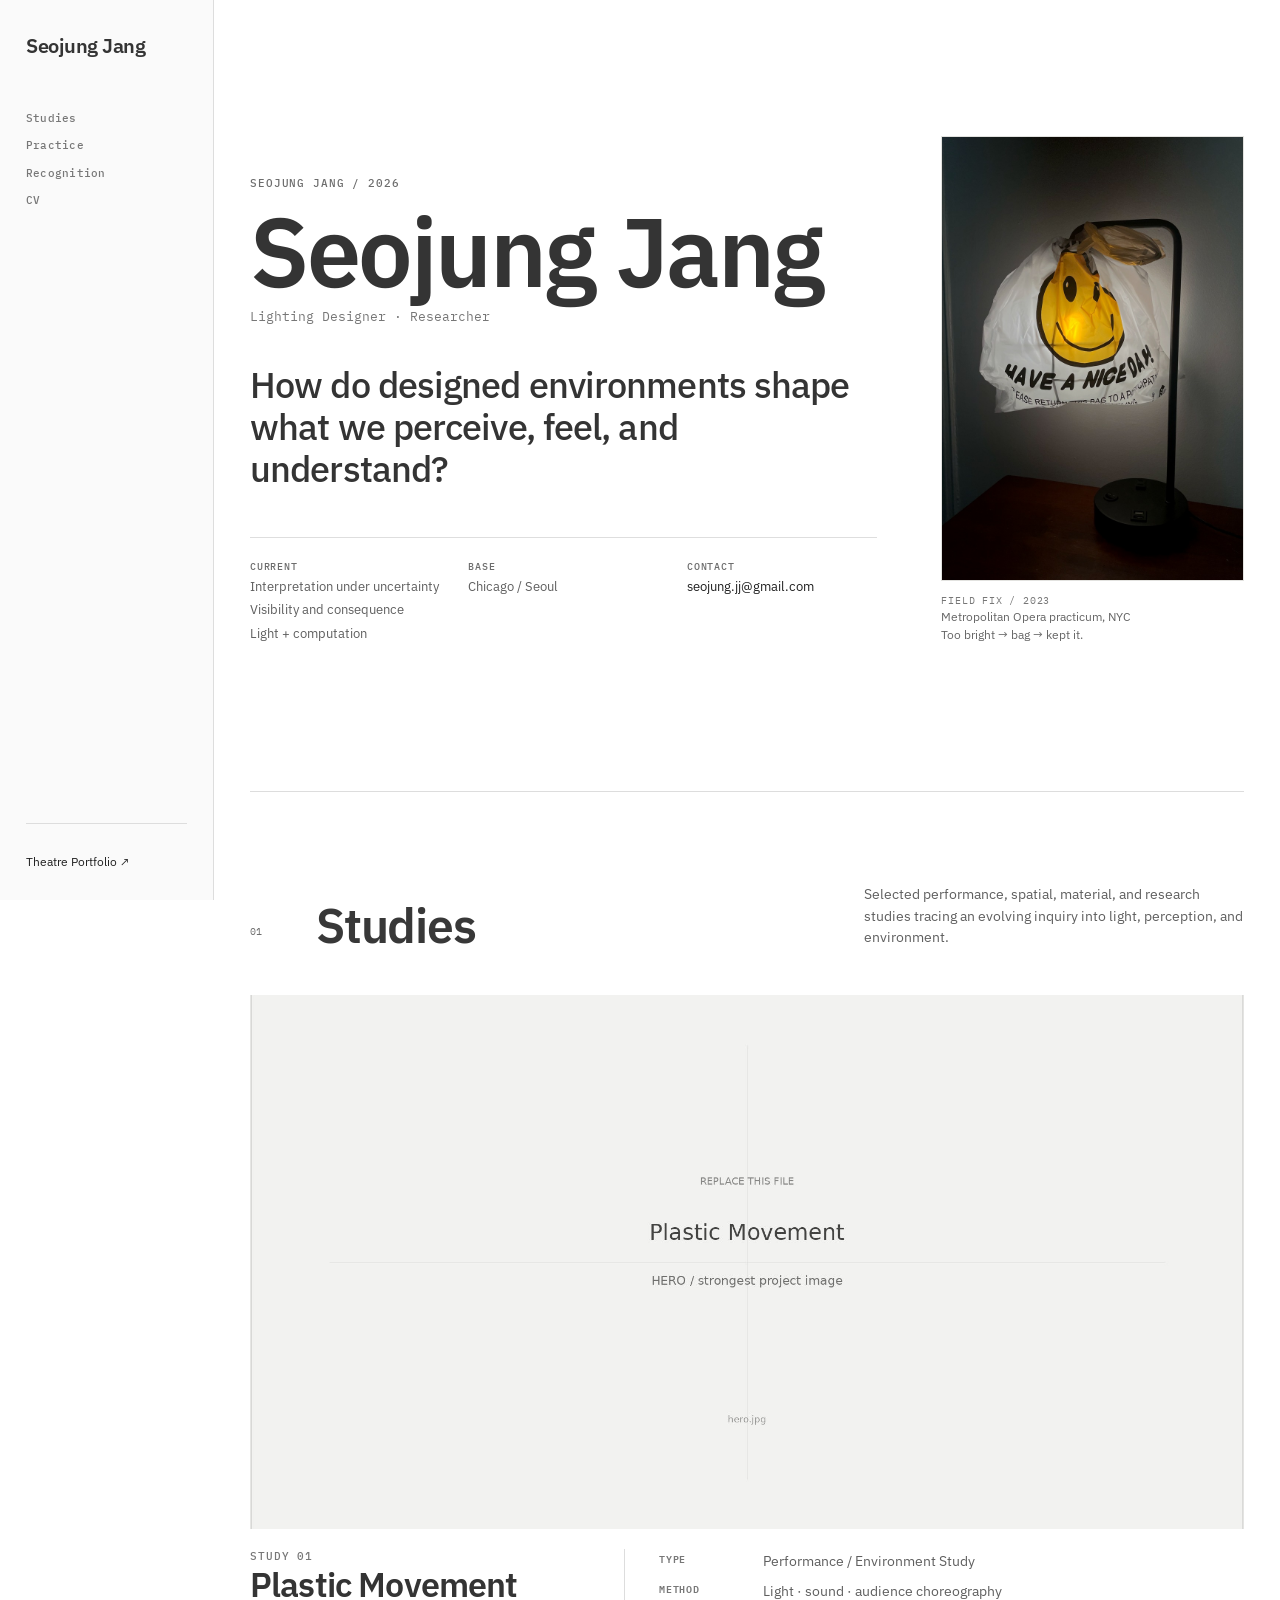
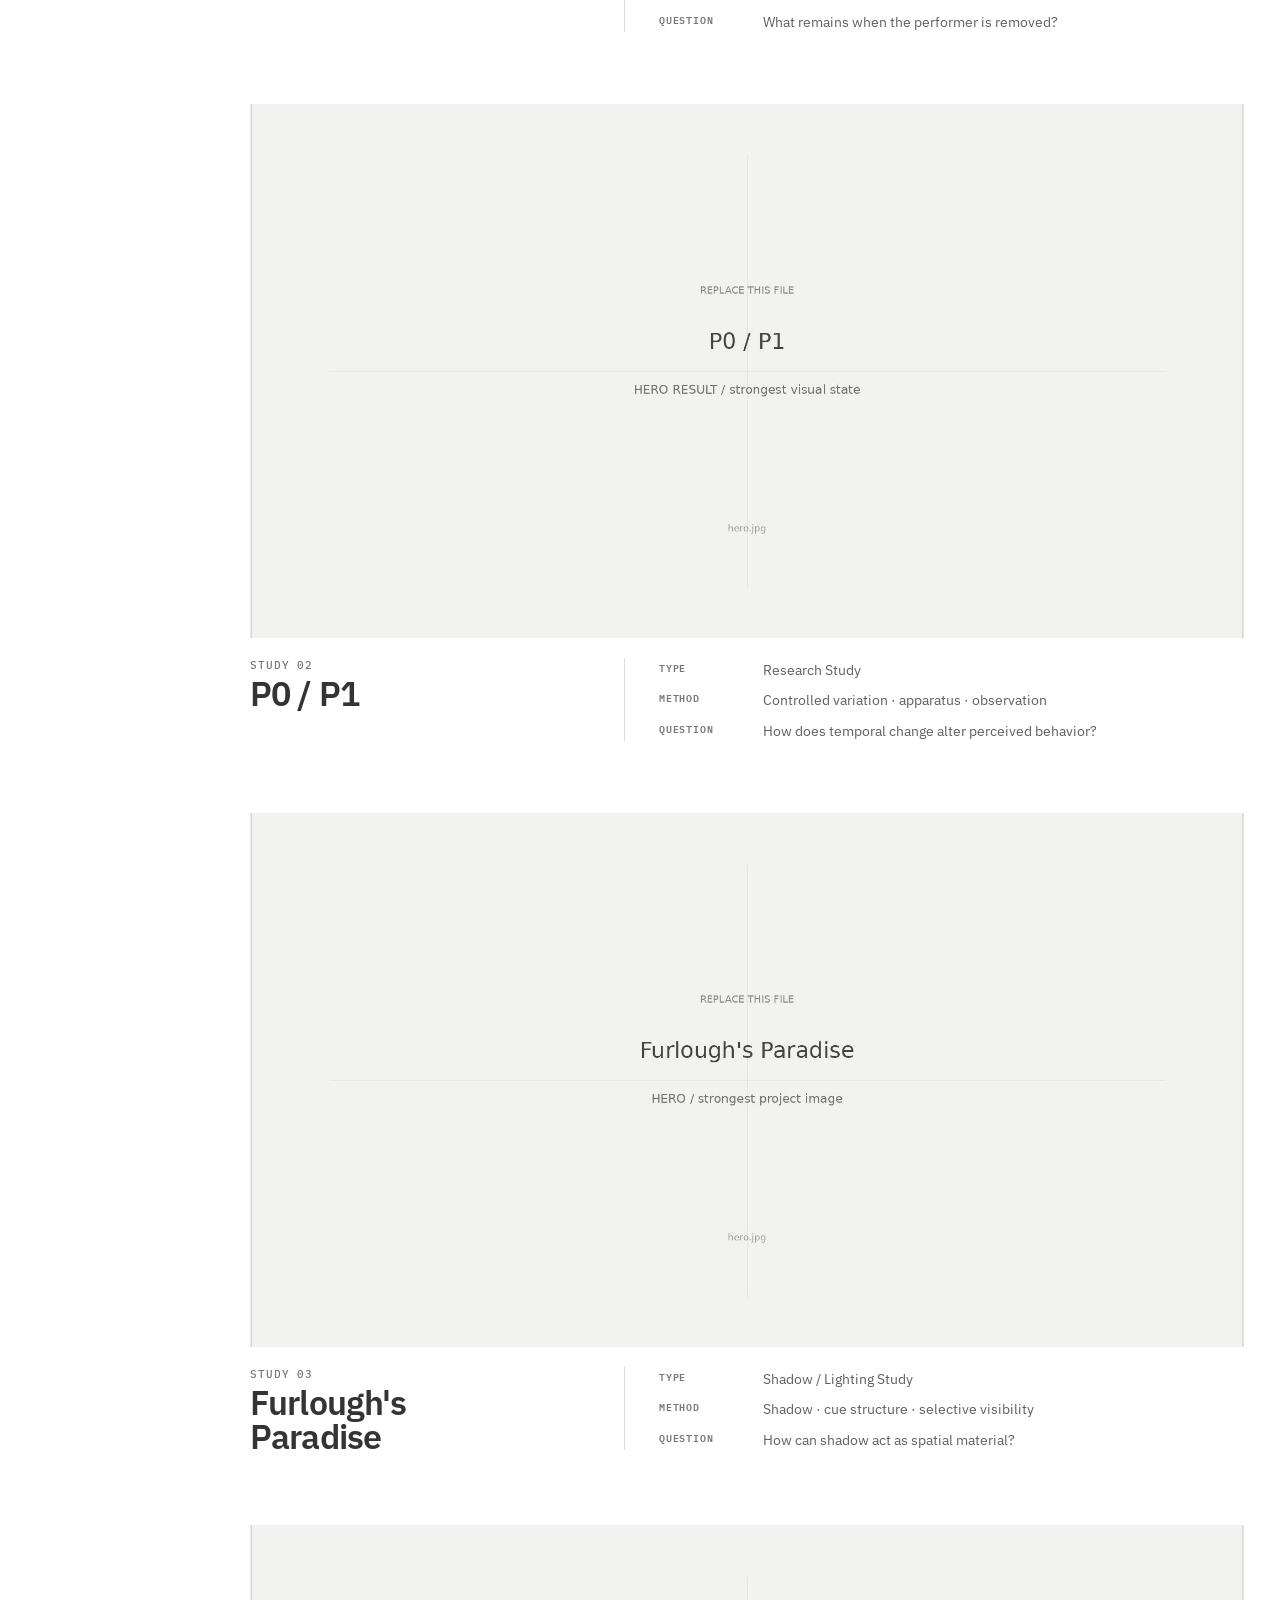
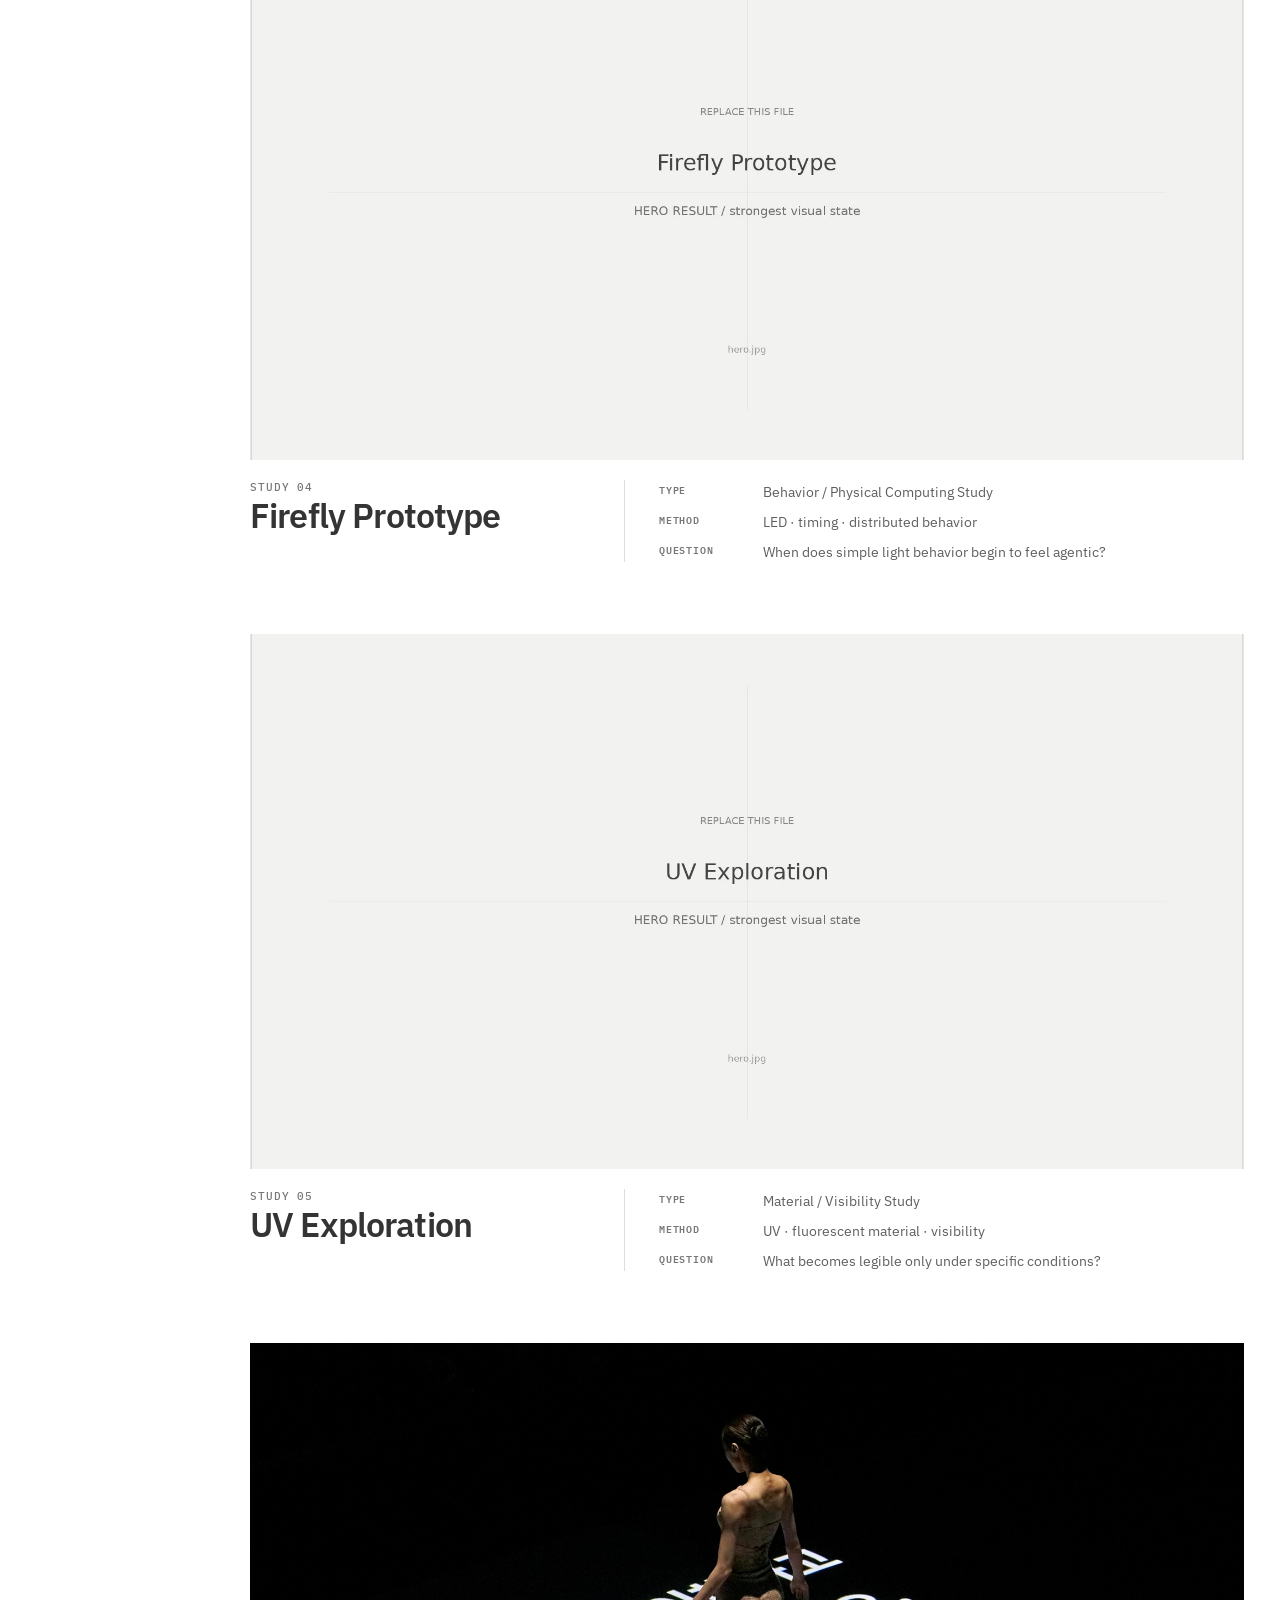
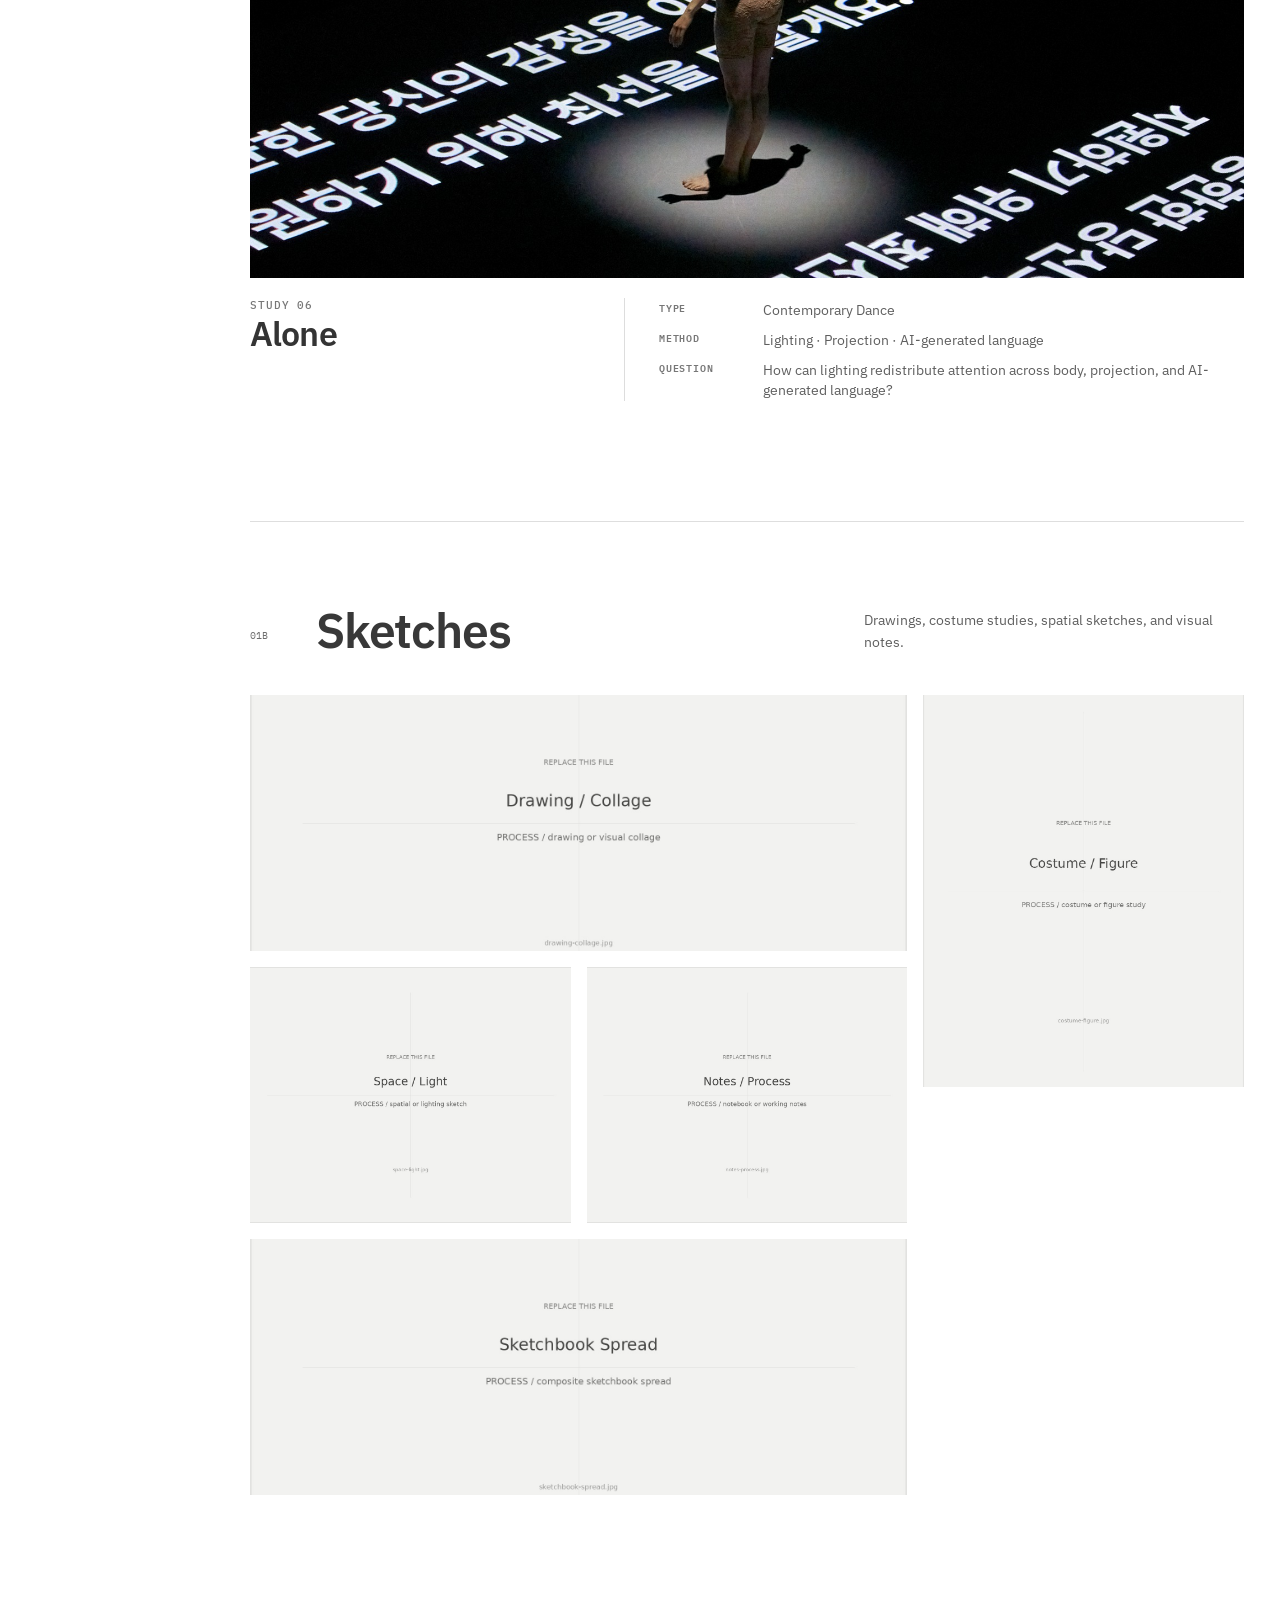
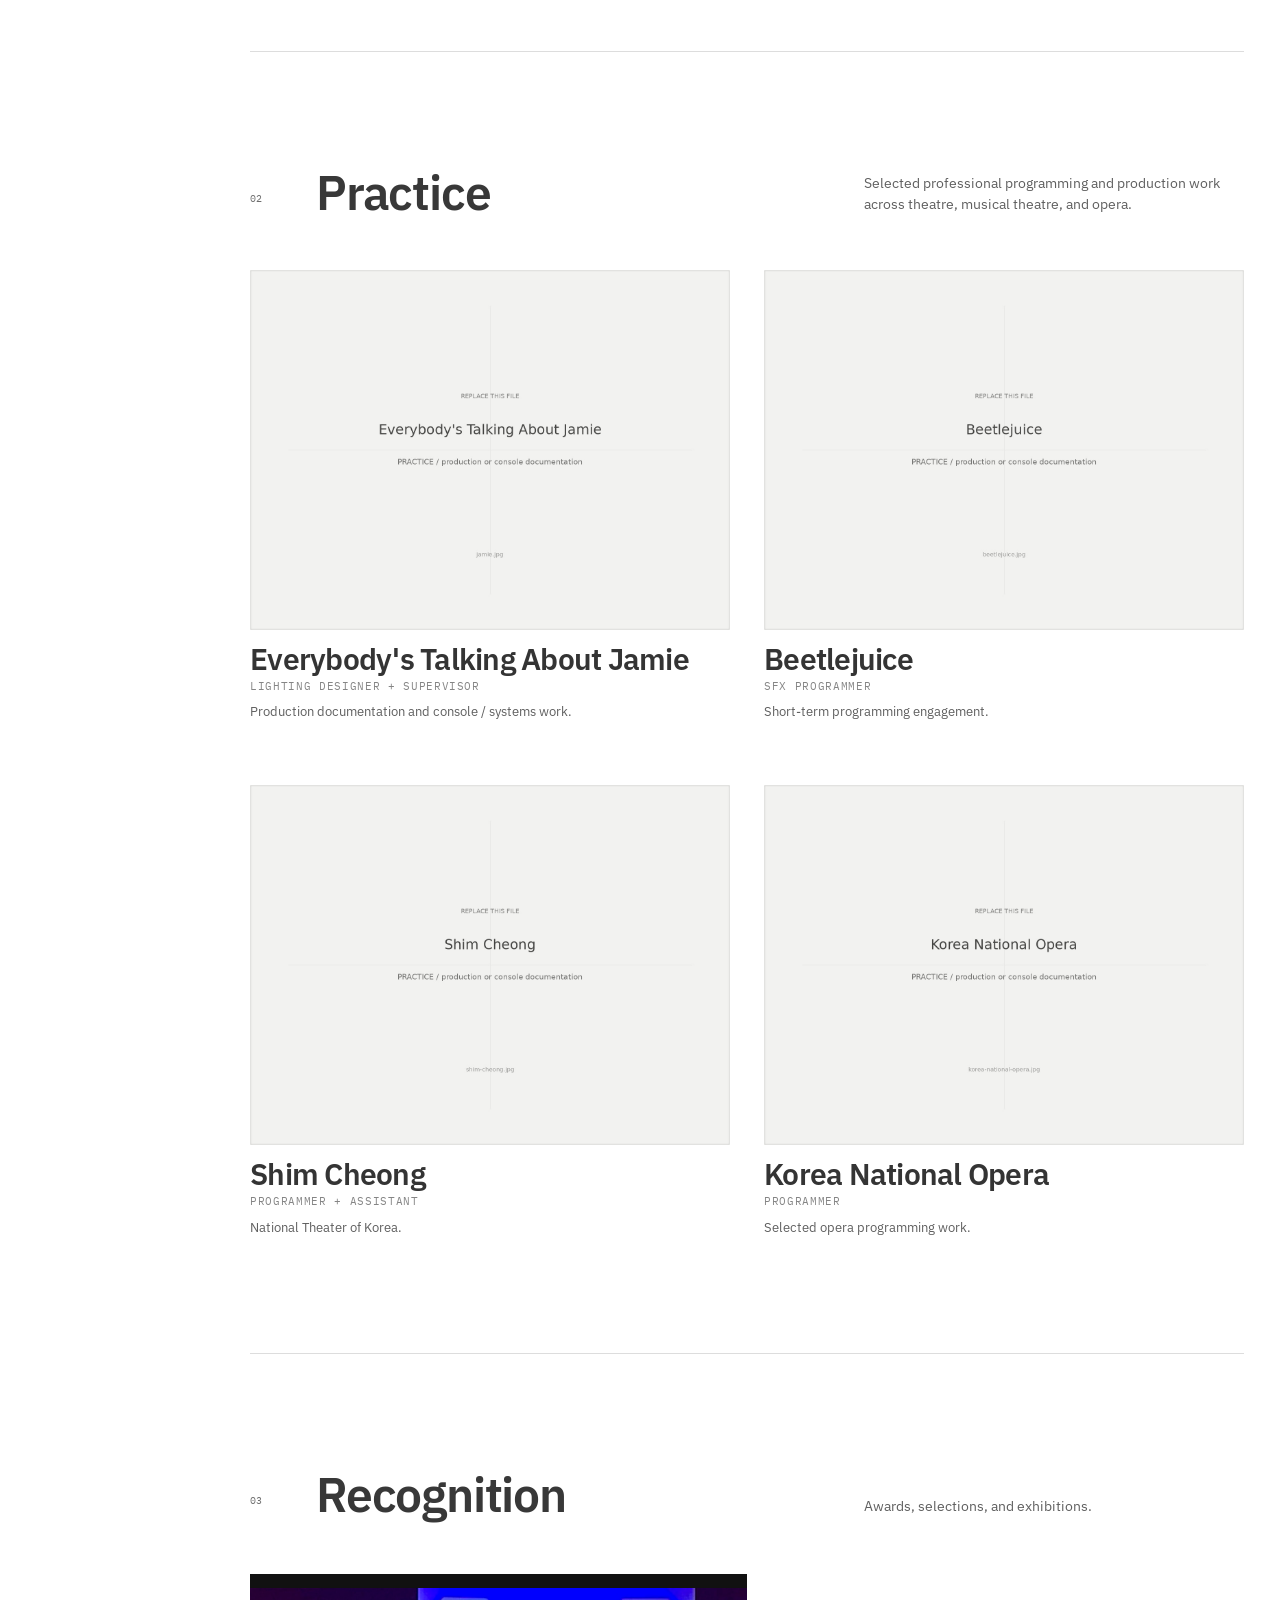
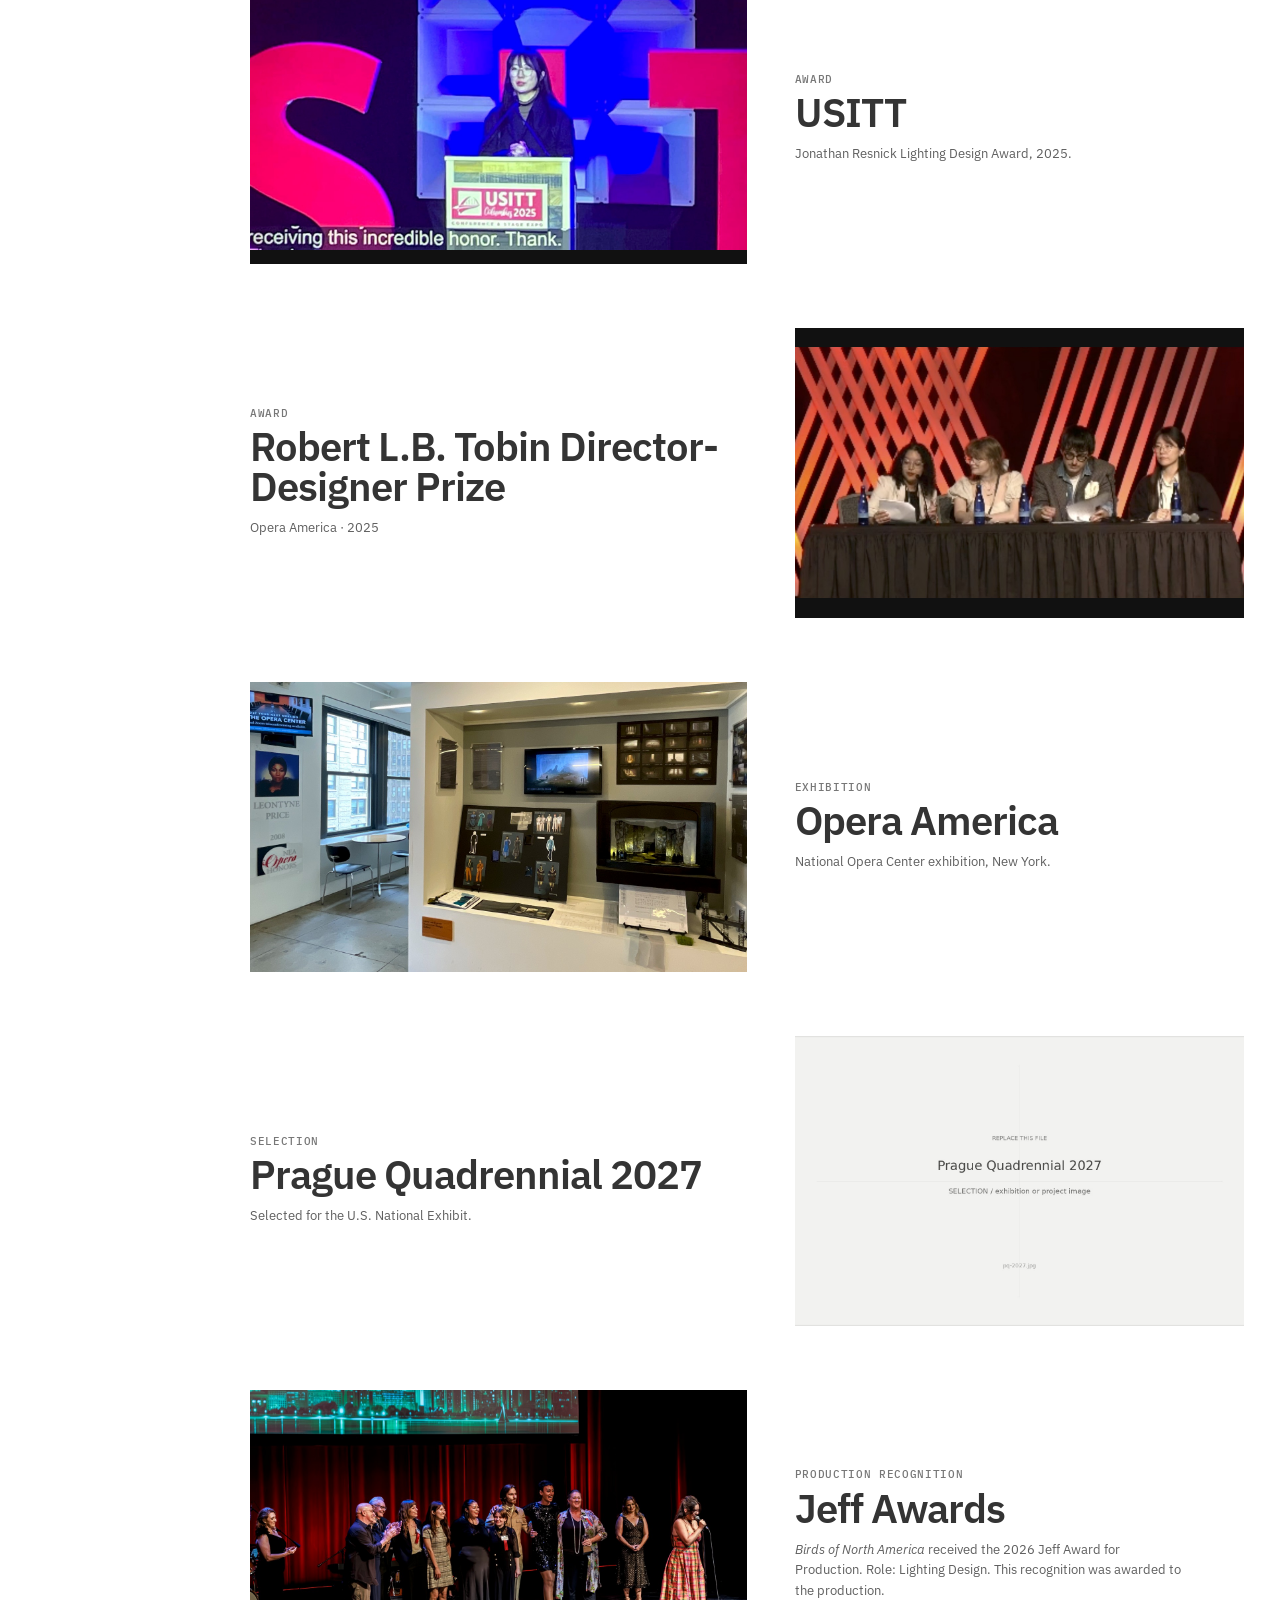
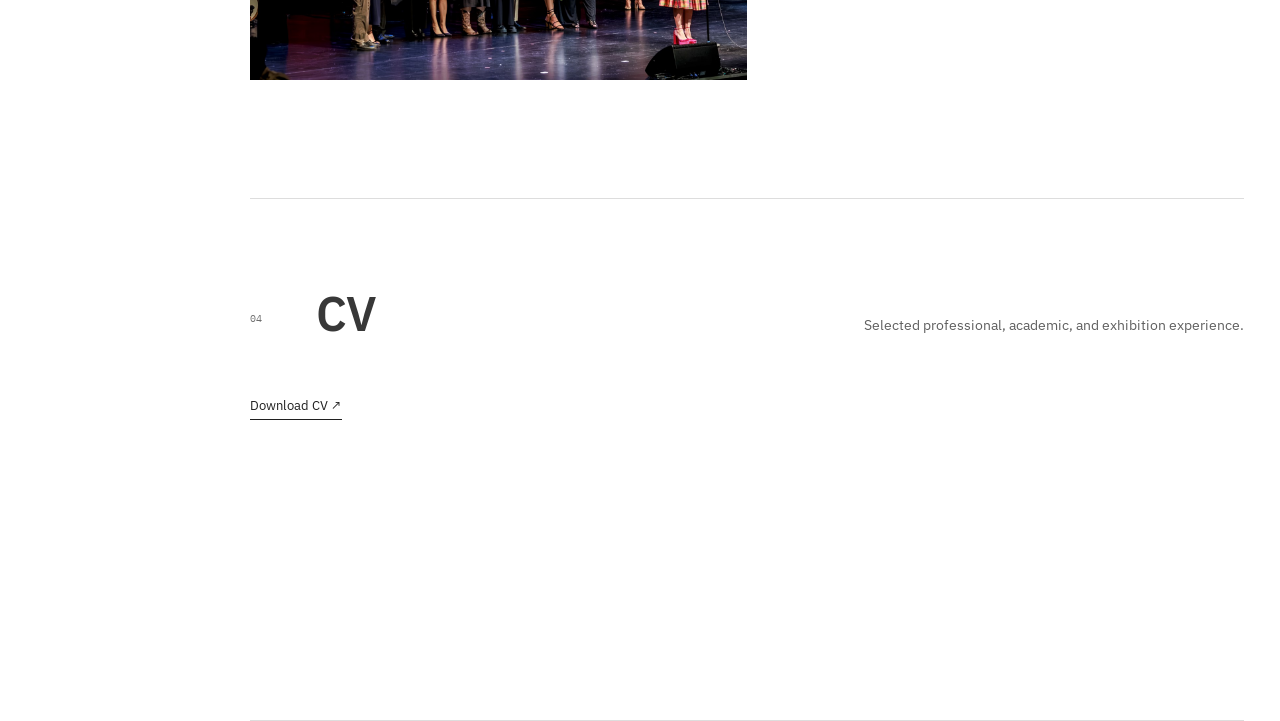
==== commit 9ee36fcf: "Add portfolio site" ====
--- a/index.html
+++ b/index.html
@@ -37,9 +37,9 @@
       <p class="hero-role">Lighting Designer · Researcher</p>
       <p class="hero-question">How do designed environments shape what we perceive, feel, and understand?</p>
       <div class="hero-meta-inline">
-        <div class="meta-block"><div class="meta-label mono">CURRENT</div><p>Spatial perception</p><p>Adaptive environments</p><p>Light + computation</p></div>
+        <div class="meta-block"><div class="meta-label mono">CURRENT</div><p>Interpretation under uncertainty</p><p>Visibility and consequence</p><p>Light + computation</p></div>
         <div class="meta-block"><div class="meta-label mono">BASE</div><p>Chicago / Seoul</p></div>
-        <div class="meta-block"><div class="meta-label mono">CONTACT</div><p><a href="mailto:your-email@example.com">your-email@example.com</a></p></div>
+        <div class="meta-block"><div class="meta-label mono">CONTACT</div><p><a href="mailto:seojung.jj@gmail.com">seojung.jj@gmail.com</a></p></div>
       </div>
     </div>
     <figure class="hero-portrait">
@@ -94,7 +94,7 @@
     <a class="feature" href="projects/alone.html">
       <img class="feature-image image-slot" src="images/studies/02-alone/hero.jpg" alt="Alone">
       <div class="feature-caption"><div><div class="kicker">Study 06</div><h3>Alone</h3></div>
-        <div class="feature-meta"><div><span class="meta-label mono">TYPE</span><span>Contemporary Ballet</span></div><div><span class="meta-label mono">METHOD</span><span>Lights · Projection · AI</span></div><div><span class="meta-label mono">QUESTION</span><span>How can an environment operate as an active presence?</span></div></div>
+        <div class="feature-meta"><div><span class="meta-label mono">TYPE</span><span>Contemporary Dance</span></div><div><span class="meta-label mono">METHOD</span><span>Lighting · Projection · AI-generated language</span></div><div><span class="meta-label mono">QUESTION</span><span>How can lighting redistribute attention across body, projection, and AI-generated language?</span></div></div>
       </div>
     </a>
   </div>
--- a/style.css
+++ b/style.css
@@ -2007,3 +2007,137 @@
 .hero-portrait{width:min(100%,320px) !important}
 .hero-portrait img{background:#fafafa !important}
 @media(max-width:980px){.hero-portrait{width:min(80vw,320px) !important}}
+
+
+/* ALONE — ARCHIVAL MATERIAL ------------------------------------ */
+.archive-material{
+  padding:46px 0 72px;
+  border-bottom:1px solid #dedede;
+}
+.archive-material-head{
+  display:grid;
+  grid-template-columns:220px minmax(0,1fr);
+  gap:44px;
+  margin-bottom:34px;
+}
+.archive-material-head h2{
+  margin:0 0 8px;
+  font-family:"IBM Plex Sans",sans-serif;
+  font-size:22px;
+  line-height:1.15;
+  font-weight:500;
+  letter-spacing:-.015em;
+  color:#444;
+}
+.archive-material-head p{
+  margin:0;
+  max-width:720px;
+  font-size:12.5px;
+  line-height:1.65;
+  color:#777;
+}
+.archive-stack{
+  margin-left:264px;
+  display:grid;
+  grid-template-columns:minmax(0,1fr) minmax(0,1fr);
+  gap:26px;
+  align-items:start;
+}
+.archive-item{
+  margin:0;
+  min-width:0;
+}
+.archive-item img{
+  display:block;
+  width:100%;
+  height:clamp(300px,27vw,390px);
+  object-fit:contain;
+  object-position:center;
+  background:#f3f3f1;
+  border:1px solid #e2e2df;
+}
+.archive-item-operation{
+  width:auto;
+}
+.archive-item-operation img{
+  background:#090909;
+  filter:contrast(1.10) brightness(.95);
+}
+.archive-item figcaption{
+  display:flex;
+  justify-content:space-between;
+  gap:18px;
+  margin-top:10px;
+  font-family:"IBM Plex Mono",monospace;
+  font-size:10px;
+  line-height:1.4;
+  letter-spacing:.04em;
+  text-transform:uppercase;
+  color:#606060;
+}
+.archive-item figcaption small{
+  font-size:9px;
+  letter-spacing:.02em;
+  text-transform:none;
+  color:#909090;
+  text-align:right;
+}
+@media(max-width:980px){
+  .archive-material-head{grid-template-columns:1fr;gap:10px}
+  .archive-stack{margin-left:0;grid-template-columns:1fr;gap:32px}
+  .archive-item img{height:auto;max-height:none}
+}
+
+
+/* ALONE — FULL PERFORMANCE DOCUMENTATION ---------------------- */
+.performance-documentation{
+  padding:72px 0;
+  border-bottom:1px solid #dedede;
+}
+.performance-documentation-head{
+  display:grid;
+  grid-template-columns:220px minmax(0,1fr);
+  gap:44px;
+  margin-bottom:32px;
+}
+.performance-documentation-head h2{
+  margin:0 0 8px;
+  font-family:"IBM Plex Sans",sans-serif;
+  font-size:22px;
+  line-height:1.15;
+  font-weight:500;
+  letter-spacing:-.015em;
+  color:#444;
+}
+.performance-documentation-head p{
+  margin:0;
+  max-width:720px;
+  font-size:12.5px;
+  line-height:1.65;
+  color:#777;
+}
+.performance-video{
+  display:block;
+  width:calc(100% - 264px);
+  margin-left:264px;
+  aspect-ratio:16/9;
+  background:#0a0a0a;
+  border:1px solid #dedede;
+}
+.performance-video-meta{
+  width:calc(100% - 264px);
+  margin:10px 0 0 264px;
+  display:flex;
+  justify-content:space-between;
+  gap:20px;
+  font-family:"IBM Plex Mono",monospace;
+  font-size:10px;
+  line-height:1.4;
+  letter-spacing:.04em;
+  text-transform:uppercase;
+  color:#666;
+}
+@media(max-width:980px){
+  .performance-documentation-head{grid-template-columns:1fr;gap:10px}
+  .performance-video,.performance-video-meta{width:100%;margin-left:0}
+}
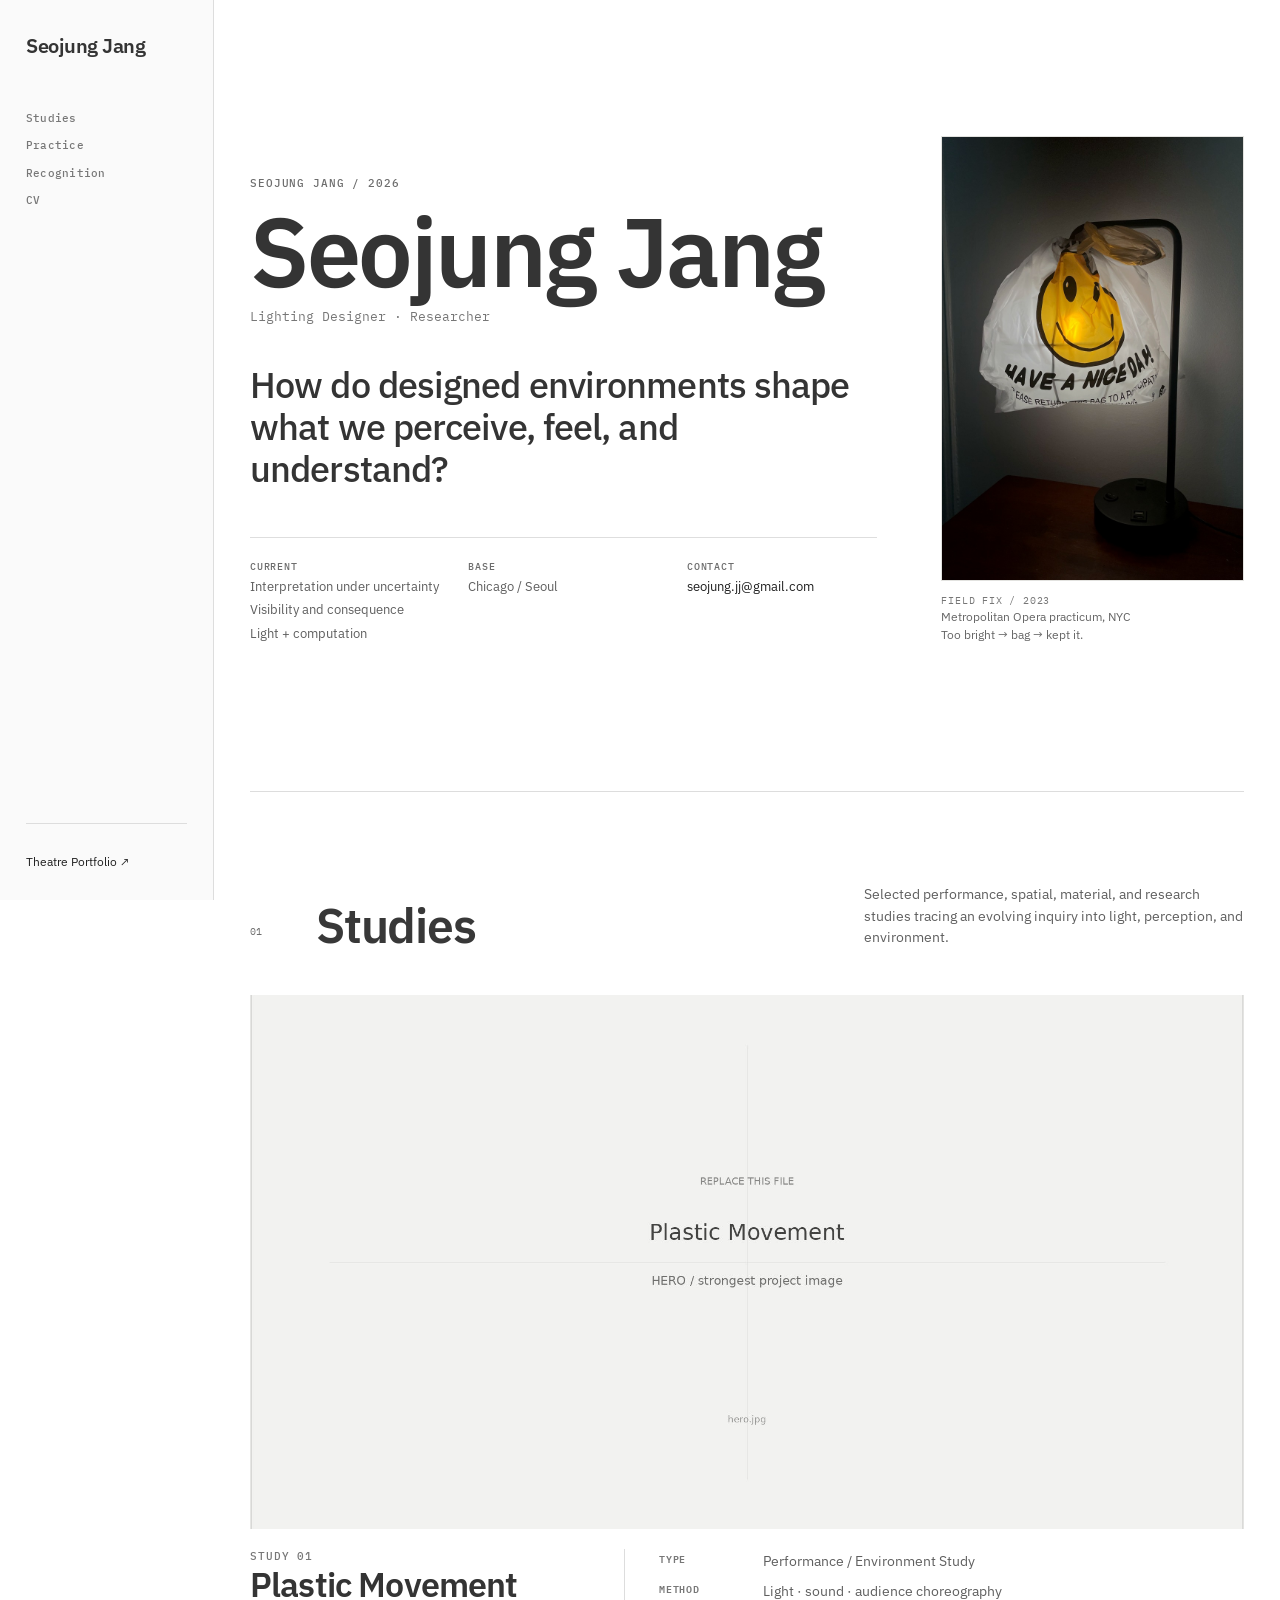
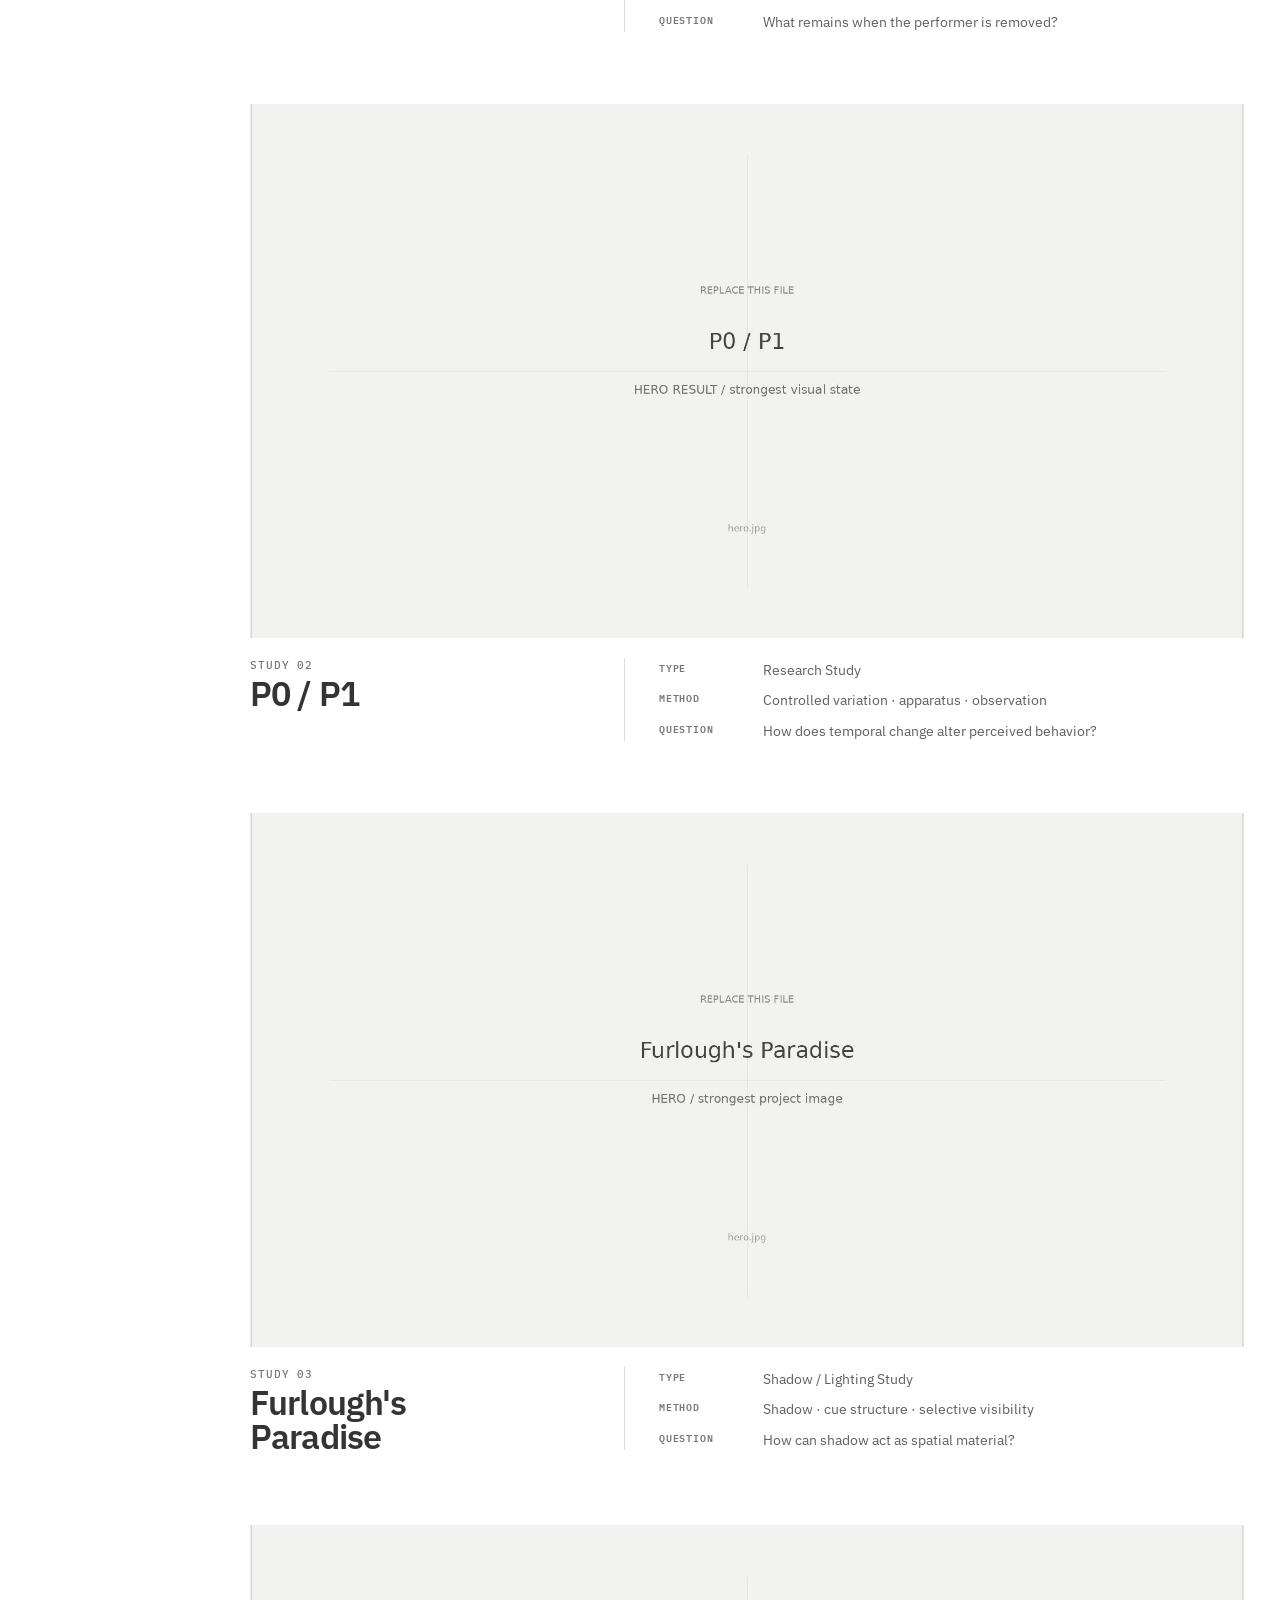
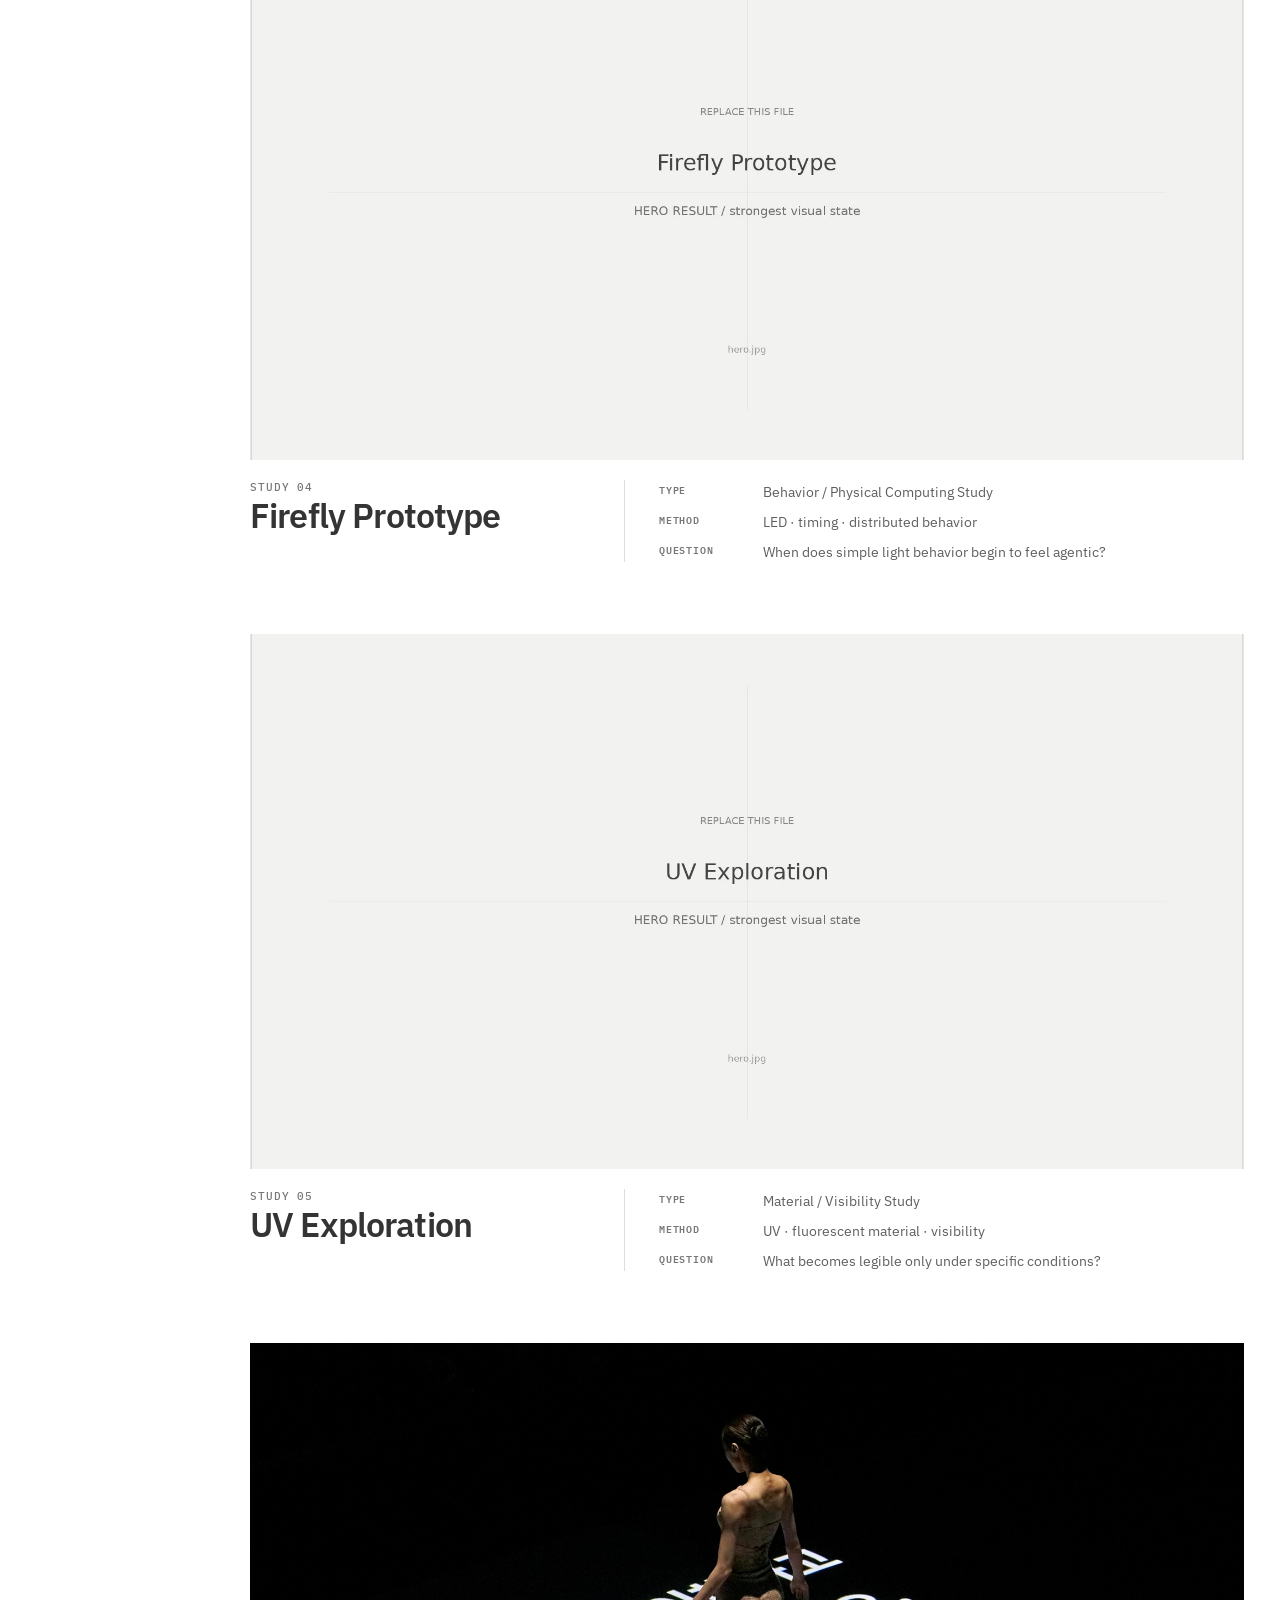
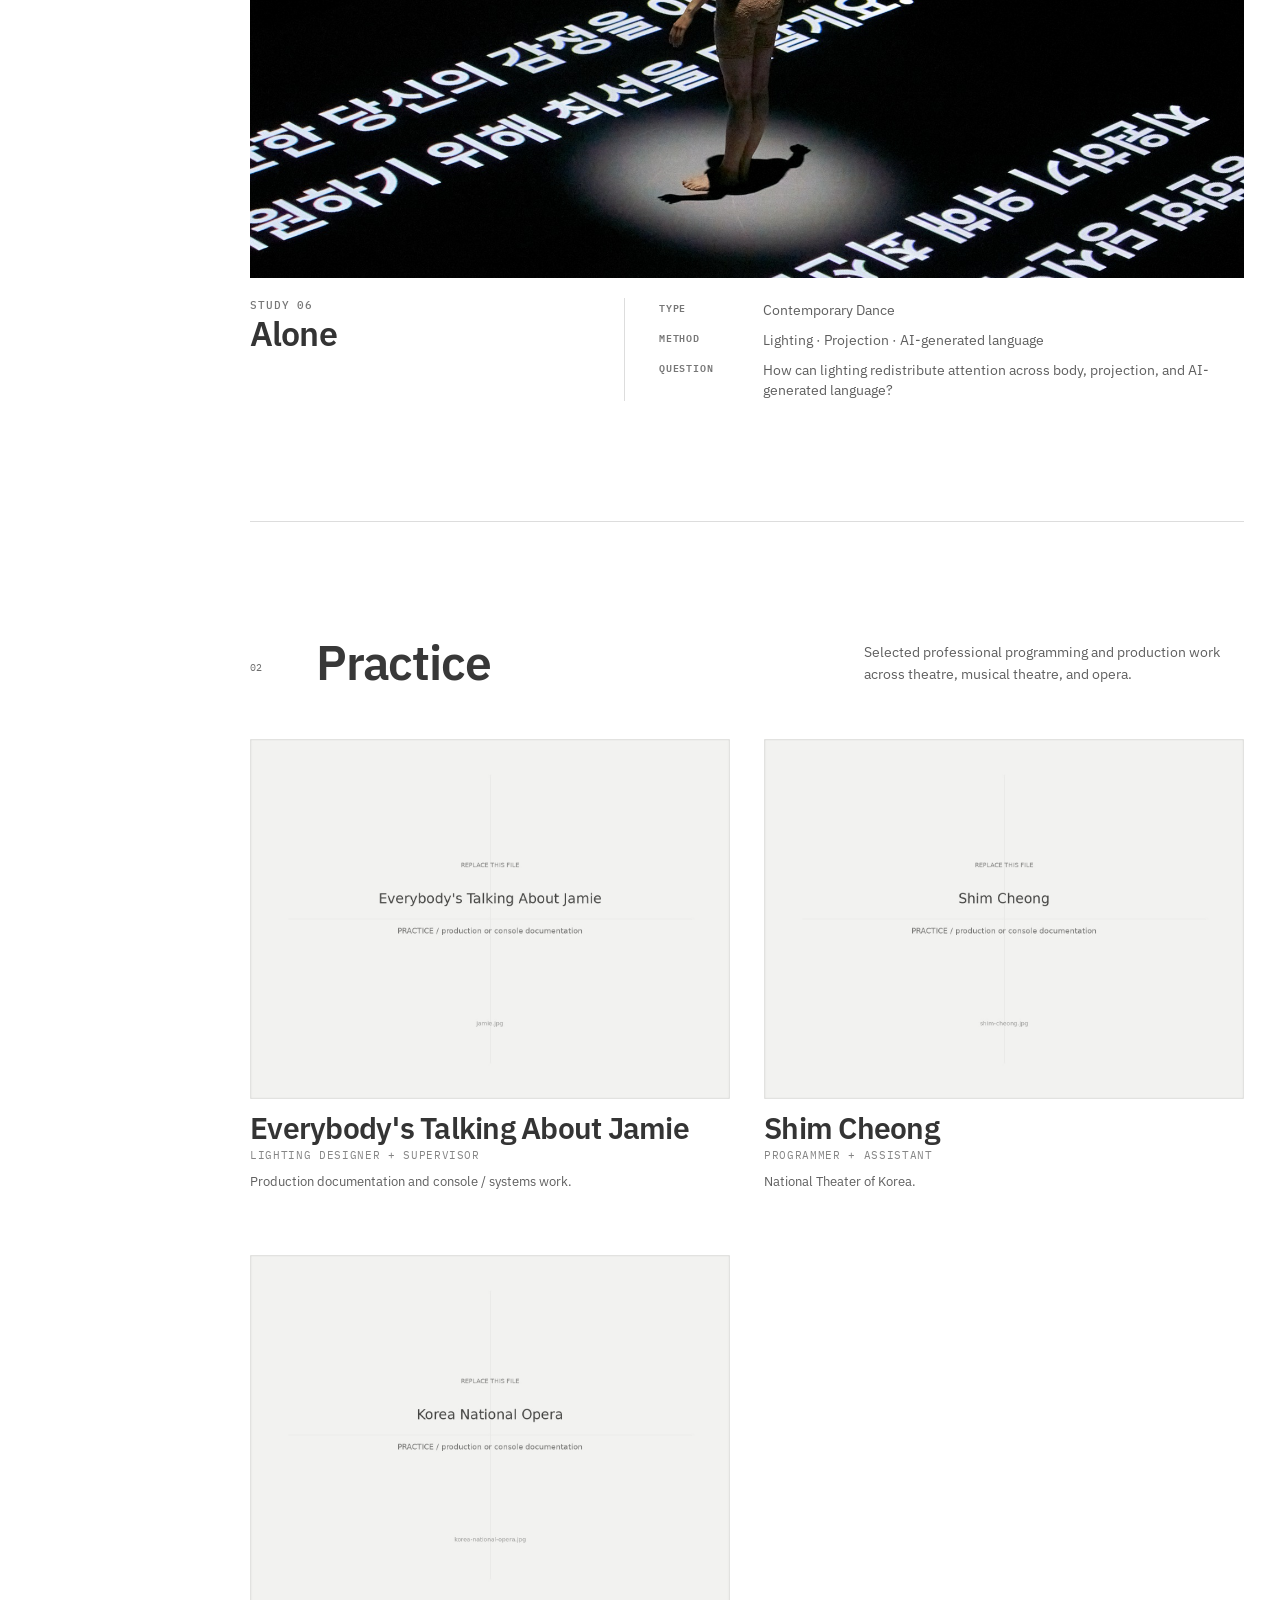
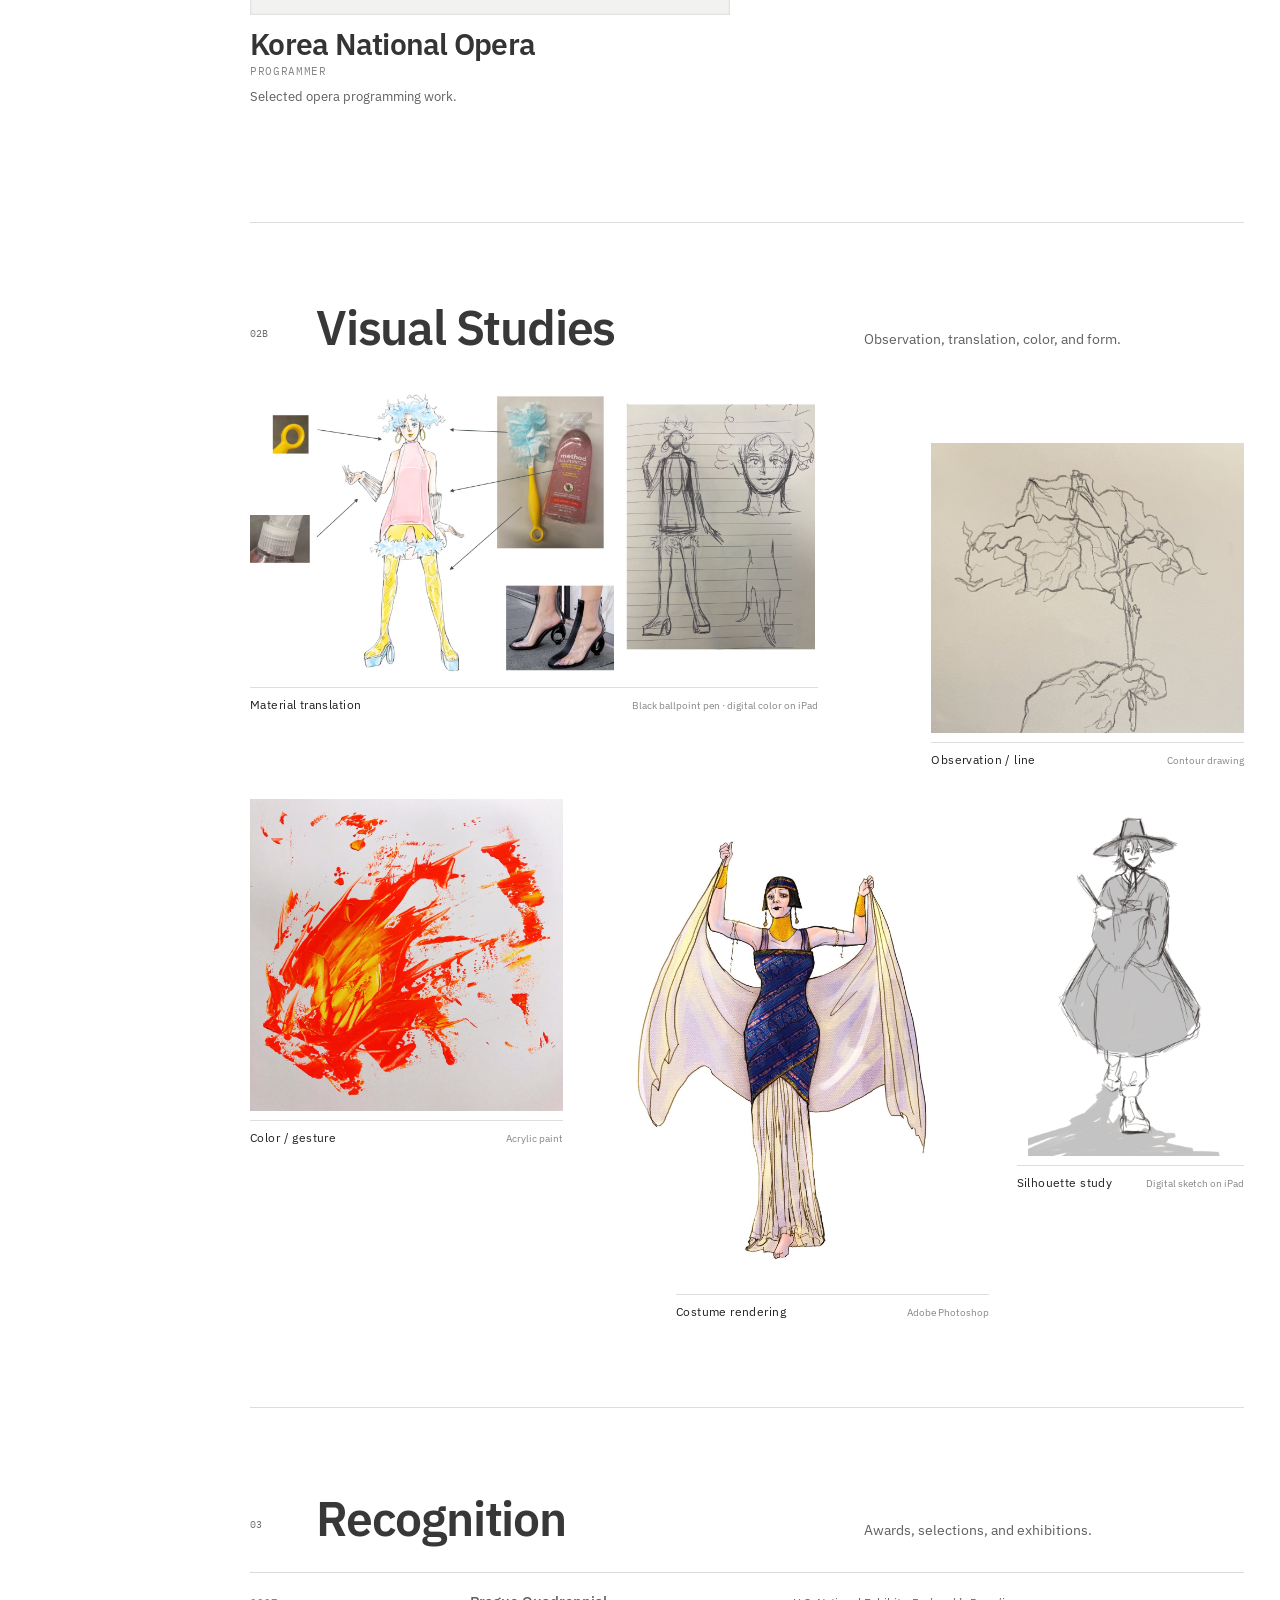
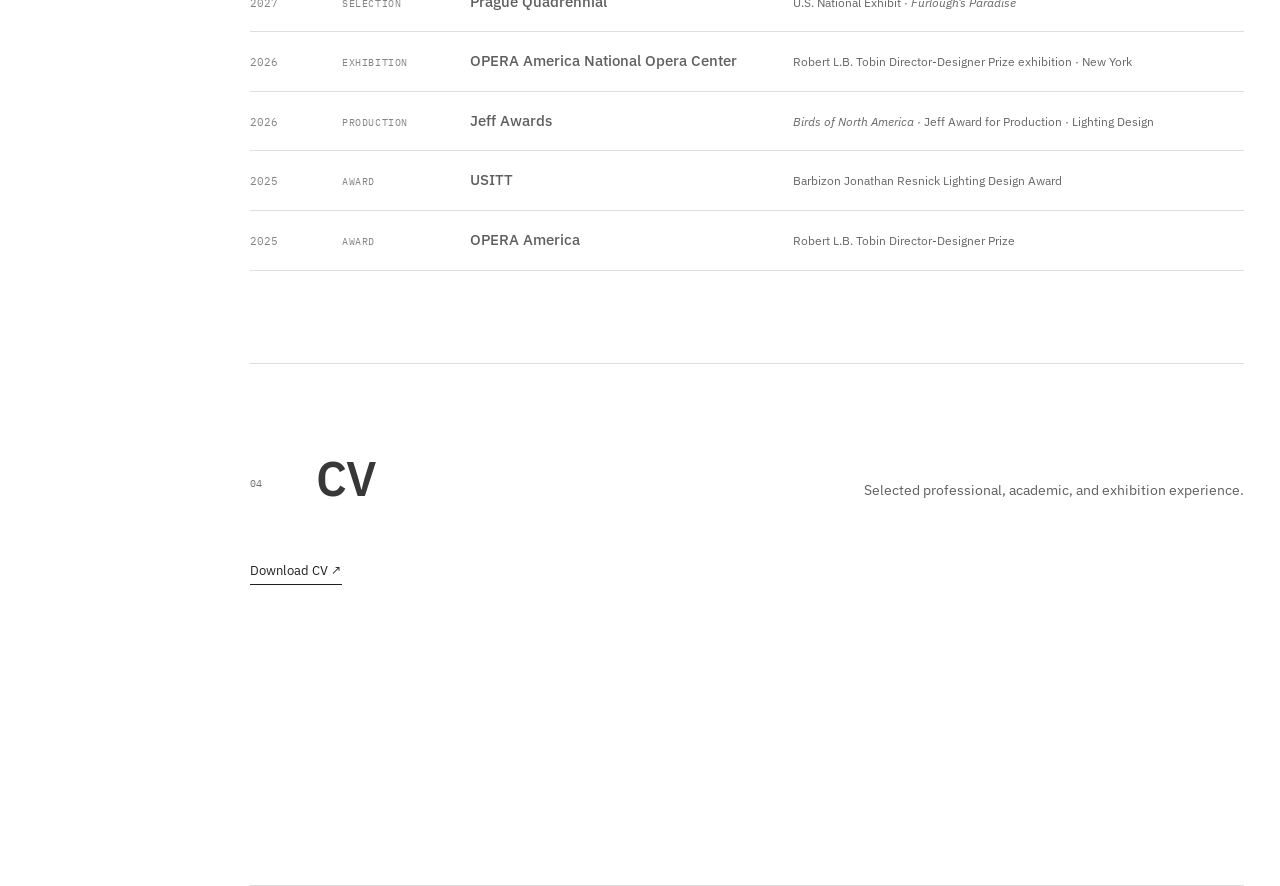
==== commit 3b5eb079: "Add portfolio website" ====
--- a/index.html
+++ b/index.html
@@ -99,18 +99,6 @@
     </a>
   </div>
 
-  <div class="sketchbook-block">
-    <div class="section-heading compact-heading">
-      <span class="section-index">01B</span><h2>Sketches</h2><p>Drawings, costume studies, spatial sketches, and visual notes.</p>
-    </div>
-    <div class="sketch-grid">
-      <img class="sketch sketch-wide image-slot" src="images/process/drawing-collage.jpg" alt="Drawing and collage process">
-      <img class="sketch sketch-tall image-slot" src="images/process/costume-figure.jpg" alt="Costume and figure study">
-      <img class="sketch image-slot" src="images/process/space-light.jpg" alt="Spatial and lighting study">
-      <img class="sketch image-slot" src="images/process/notes-process.jpg" alt="Notes and process">
-      <img class="sketch sketch-wide image-slot" src="images/process/sketchbook-spread.jpg" alt="Sketchbook spread">
-    </div>
-  </div>
 </section>
 
 <section class="section" id="practice">
@@ -120,7 +108,6 @@
   </div>
   <div class="technical-grid">
     <article class="technical-item"><img class="technical-media image-slot" src="images/practice/jamie.jpg" alt=""><div class="technical-text"><h3>Everybody's Talking About Jamie</h3><p class="role">Lighting Designer + Supervisor</p><p>Production documentation and console / systems work.</p></div></article>
-    <article class="technical-item"><img class="technical-media image-slot" src="images/practice/beetlejuice.jpg" alt=""><div class="technical-text"><h3>Beetlejuice</h3><p class="role">SFX Programmer</p><p>Short-term programming engagement.</p></div></article>
     <article class="technical-item"><img class="technical-media image-slot" src="images/practice/shim-cheong.jpg" alt=""><div class="technical-text"><h3>Shim Cheong</h3><p class="role">Programmer + Assistant</p><p>National Theater of Korea.</p></div></article>
     <article class="technical-item"><img class="technical-media image-slot" src="images/practice/korea-national-opera.jpg" alt=""><div class="technical-text"><h3>Korea National Opera</h3><p class="role">Programmer</p><p>Selected opera programming work.</p></div></article>
   </div>
@@ -128,58 +115,68 @@
 
 
 
-<section class="section recognition-section" id="recognition">
+<section class="section visual-studies-section visual-studies-editorial-section" id="visual-studies">
+  <div class="section-heading visual-studies-heading">
+    <span class="section-index">02B</span><h2>Visual Studies</h2>
+    <p>Observation, translation, color, and form.</p>
+  </div>
+
+  <div class="visual-editorial-grid">
+    <figure class="visual-editorial-item visual-editorial-material">
+      <img src="images/process/visual-material-v8.jpg" alt="Material translation study from found household objects to costume form">
+      <figcaption><span>Material translation</span><small>Black ballpoint pen · digital color on iPad</small></figcaption>
+    </figure>
+
+    <figure class="visual-editorial-item visual-editorial-observation">
+      <img src="images/process/visual-observation-v8.jpg" alt="Black-line observational contour study of a plant form">
+      <figcaption><span>Observation / line</span><small>Contour drawing</small></figcaption>
+    </figure>
+
+    <figure class="visual-editorial-item visual-editorial-color">
+      <img src="images/process/visual-color-v8.jpg" alt="Orange and yellow gestural acrylic painting">
+      <figcaption><span>Color / gesture</span><small>Acrylic paint</small></figcaption>
+    </figure>
+
+    <figure class="visual-editorial-item visual-editorial-costume">
+      <img src="images/process/visual-costume-v8.jpg" alt="Costume rendering">
+      <figcaption><span>Costume rendering</span><small>Adobe Photoshop</small></figcaption>
+    </figure>
+
+    <figure class="visual-editorial-item visual-editorial-hanbok">
+      <img src="images/process/visual-hanbok-v9.jpg" alt="Hanbok silhouette study">
+      <figcaption><span>Silhouette study</span><small>Digital sketch on iPad</small></figcaption>
+    </figure>
+  </div>
+</section>
+
+<section class="section recognition-section recognition-text-only" id="recognition">
   <div class="section-heading">
     <span class="section-index">03</span>
     <h2>Recognition</h2>
     <p>Awards, selections, and exhibitions.</p>
   </div>
 
-  <div class="recognition-list">
-    <article class="recognition-row">
-      <img class="recognition-media image-slot recognition-media-contain" src="images/recognition/usitt.jpg" alt="USITT recognition">
-      <div class="recognition-copy">
-        <div class="kicker">Award</div>
-        <h3>USITT</h3>
-        <p>Jonathan Resnick Lighting Design Award, 2025.</p>
-      </div>
-    </article>
-
-    <article class="recognition-row reverse">
-      <img class="recognition-media image-slot recognition-media-contain" src="images/recognition/opera-america-tobin-prize.jpg" alt="Opera America Robert L.B. Tobin Director-Designer Prize">
-      <div class="recognition-copy">
-        <div class="kicker">Award</div>
-        <h3>Robert L.B. Tobin Director-Designer Prize</h3>
-        <p>Opera America · 2025</p>
-      </div>
-    </article>
-
-    <article class="recognition-row">
-      <img class="recognition-media image-slot" src="images/recognition/opera-america.jpg" alt="Opera America exhibition">
-      <div class="recognition-copy">
-        <div class="kicker">Exhibition</div>
-        <h3>Opera America</h3>
-        <p>National Opera Center exhibition, New York.</p>
-      </div>
-    </article>
-
-    <article class="recognition-row reverse">
-      <img class="recognition-media image-slot" src="images/recognition/pq-2027.jpg" alt="Prague Quadrennial 2027 selection">
-      <div class="recognition-copy">
-        <div class="kicker">Selection</div>
-        <h3>Prague Quadrennial 2027</h3>
-        <p>Selected for the U.S. National Exhibit.</p>
-      </div>
-    </article>
-
-    <article class="recognition-row">
-      <img class="recognition-media image-slot" src="images/recognition/jeff-awards.jpg" alt="Jeff Awards production recognition">
-      <div class="recognition-copy">
-        <div class="kicker">Production Recognition</div>
-        <h3>Jeff Awards</h3>
-        <p><em>Birds of North America</em> received the 2026 Jeff Award for Production. Role: Lighting Design. This recognition was awarded to the production.</p>
-      </div>
-    </article>
+  <div class="recognition-text-list">
+    <div class="recognition-text-row">
+      <div class="recognition-year">2027</div><div class="recognition-kind">Selection</div>
+      <div class="recognition-item"><strong>Prague Quadrennial</strong><span>U.S. National Exhibit · <em>Furlough’s Paradise</em></span></div>
+    </div>
+    <div class="recognition-text-row">
+      <div class="recognition-year">2026</div><div class="recognition-kind">Exhibition</div>
+      <div class="recognition-item"><strong>OPERA America National Opera Center</strong><span>Robert L.B. Tobin Director-Designer Prize exhibition · New York</span></div>
+    </div>
+    <div class="recognition-text-row">
+      <div class="recognition-year">2026</div><div class="recognition-kind">Production</div>
+      <div class="recognition-item"><strong>Jeff Awards</strong><span><em>Birds of North America</em> · Jeff Award for Production · Lighting Design</span></div>
+    </div>
+    <div class="recognition-text-row">
+      <div class="recognition-year">2025</div><div class="recognition-kind">Award</div>
+      <div class="recognition-item"><strong>USITT</strong><span>Barbizon Jonathan Resnick Lighting Design Award</span></div>
+    </div>
+    <div class="recognition-text-row">
+      <div class="recognition-year">2025</div><div class="recognition-kind">Award</div>
+      <div class="recognition-item"><strong>OPERA America</strong><span>Robert L.B. Tobin Director-Designer Prize</span></div>
+    </div>
   </div>
 </section>
 
--- a/style.css
+++ b/style.css
@@ -2141,3 +2141,196 @@
   .performance-documentation-head{grid-template-columns:1fr;gap:10px}
   .performance-video,.performance-video-meta{width:100%;margin-left:0}
 }
+
+
+/* V18 — Visual studies after Practice, larger costume work */
+.visual-studies-section{padding-top:104px}
+.visual-studies-grid{
+  display:grid;
+  grid-template-columns:repeat(12,minmax(0,1fr));
+  gap:34px 28px;
+  align-items:start;
+}
+.visual-study{margin:0;min-width:0}
+.visual-study img{display:block;width:100%;background:#f5f2ed}
+.visual-study figcaption{display:flex;justify-content:space-between;gap:20px;align-items:baseline;margin-top:10px;padding-top:8px;border-top:1px solid #dedede}
+.visual-study figcaption span{font-size:12px;letter-spacing:.05em;text-transform:uppercase}
+.visual-study figcaption small{font-size:11px;color:var(--muted);text-align:right}
+
+/* First row: process + observation, no unused columns */
+.visual-study-process{grid-column:span 7}
+.visual-study-process img{aspect-ratio:1.85/1;object-fit:cover}
+.visual-study-observation{grid-column:span 5}
+.visual-study-observation img{aspect-ratio:1.52/1;object-fit:cover}
+
+/* Second row: make the finished costume rendering the visual anchor */
+.visual-study-costume{grid-column:span 6}
+.visual-study-costume img{display:block;width:min(100%,620px);height:auto;object-fit:contain;background:#fff;margin:0 auto}
+.visual-study-side-stack{grid-column:span 6;display:grid;grid-template-columns:1fr;gap:34px;align-content:start}
+.visual-study-hanbok img{aspect-ratio:4/5;object-fit:cover;object-position:center center;background:#faf9f7}
+.visual-study-color img{aspect-ratio:1/1;object-fit:cover}
+
+@media(max-width:980px){
+  .visual-studies-section{padding-top:76px}
+  .visual-study-process,.visual-study-observation,.visual-study-costume,.visual-study-side-stack{grid-column:1/-1}
+  .visual-study-process img,.visual-study-observation img{aspect-ratio:16/10}
+  .visual-study-costume img{width:min(100%,760px);margin:0 auto}
+  .visual-study-side-stack{grid-template-columns:1fr 1fr;gap:22px}
+}
+@media(max-width:640px){
+  .visual-study-side-stack{grid-template-columns:1fr}
+}
+
+/* V19 — compact Visual Studies */
+.visual-studies-section{padding-top:88px}
+.visual-studies-compact{display:grid;grid-template-columns:minmax(0,1.7fr) minmax(280px,.8fr);gap:28px;align-items:start}
+.visual-study-observation-main img{width:100%;aspect-ratio:5/3;object-fit:cover;background:#f6f3ee}
+.visual-study-compact-stack{display:grid;grid-template-columns:1fr;gap:24px}
+.visual-study-process-compact img{width:100%;aspect-ratio:1.95/1;object-fit:cover}
+.visual-study-color-compact img{width:100%;aspect-ratio:1.55/1;object-fit:cover;object-position:center 45%}
+@media(max-width:980px){.visual-studies-compact{grid-template-columns:1fr}.visual-study-compact-stack{grid-template-columns:1fr 1fr}.visual-study-observation-main img{aspect-ratio:16/10}}
+@media(max-width:640px){.visual-study-compact-stack{grid-template-columns:1fr}}
+
+
+/* Visual Studies v6: compact, balanced, full-artwork presentation */
+.visual-studies-section{padding-top:82px}
+.visual-studies-balanced{
+  display:grid;
+  grid-template-columns:1.05fr 1.12fr .83fr;
+  gap:24px;
+  align-items:start;
+}
+.visual-studies-balanced .visual-study{min-width:0}
+.visual-media{
+  width:100%;
+  height:300px;
+  display:flex;
+  align-items:center;
+  justify-content:center;
+  overflow:hidden;
+  background:#f6f4f0;
+}
+.visual-media img{display:block;max-width:100%;max-height:100%;width:auto;height:auto}
+.visual-media-observation img{width:100%;height:100%;object-fit:cover}
+.visual-media-material{background:#fff}
+.visual-media-material img{width:100%;height:100%;object-fit:contain}
+.visual-media-color{background:#fff}
+.visual-media-color img{width:100%;height:100%;object-fit:contain}
+.visual-form-heading{
+  margin-top:34px;
+  padding-top:14px;
+  border-top:1px solid #dedede;
+  font-size:11px;
+  letter-spacing:.08em;
+  text-transform:uppercase;
+  color:var(--muted);
+}
+.visual-form-row{
+  display:grid;
+  grid-template-columns:1fr 1fr;
+  gap:24px;
+  margin-top:14px;
+}
+.visual-form-media{
+  height:235px;
+  background:#faf9f7;
+  display:flex;
+  align-items:center;
+  justify-content:center;
+  overflow:hidden;
+}
+.visual-form-media img{display:block;max-width:100%;max-height:100%;width:auto;height:auto;object-fit:contain}
+@media(max-width:980px){
+  .visual-studies-balanced{grid-template-columns:1fr 1fr}
+  .visual-study-observation-balanced{grid-column:1/-1}
+  .visual-media{height:300px}
+  .visual-media-observation{height:360px}
+}
+@media(max-width:640px){
+  .visual-studies-balanced,.visual-form-row{grid-template-columns:1fr}
+  .visual-study-observation-balanced{grid-column:auto}
+  .visual-media,.visual-media-observation{height:auto;min-height:0}
+  .visual-media img{width:100%;height:auto;max-height:none;object-fit:contain}
+  .visual-form-media{height:280px}
+}
+
+
+/* V20 — quieter Visual Studies + text-only Recognition */
+.visual-studies-section{padding-top:78px !important;padding-bottom:84px !important}
+.visual-studies-heading{margin-bottom:30px !important}
+.visual-studies-strip{display:grid;grid-template-columns:1fr 1.12fr .88fr;gap:22px;align-items:start}
+.visual-strip-card{min-width:0;margin:0}
+.visual-strip-media{height:235px;background:#faf9f6;display:flex;align-items:center;justify-content:center;overflow:hidden}
+.visual-strip-media img{display:block;max-width:100%;max-height:100%;width:auto;height:auto}
+.visual-strip-observation img{width:100%;height:100%;object-fit:contain;padding:6px;box-sizing:border-box}
+.visual-strip-material{background:#fff}.visual-strip-material img{width:100%;height:100%;object-fit:contain}
+.visual-strip-color{background:#fff}.visual-strip-color img{width:100%;height:100%;object-fit:contain}
+.visual-strip-card figcaption,.visual-form-mini figcaption{margin-top:10px;display:flex;flex-direction:column;gap:3px}
+.visual-strip-card figcaption span,.visual-form-mini figcaption span{font-size:13px;color:var(--ink)}
+.visual-strip-card figcaption small,.visual-form-mini figcaption small{font-size:10px;line-height:1.35;color:var(--muted)}
+.visual-form-compact{margin-top:28px;padding-top:14px;border-top:1px solid #dedede;display:grid;grid-template-columns:minmax(130px,.62fr) 1fr 1fr;gap:20px;align-items:start}
+.visual-form-compact-label{font-size:10px;letter-spacing:.09em;text-transform:uppercase;color:var(--muted);padding-top:4px}
+.visual-form-mini{margin:0;display:grid;grid-template-columns:108px 1fr;gap:12px;align-items:center;min-width:0}
+.visual-form-mini-media{height:126px;background:#faf9f7;display:flex;align-items:center;justify-content:center;overflow:hidden}
+.visual-form-mini-media img{display:block;max-width:100%;max-height:100%;width:auto;height:auto;object-fit:contain}
+.visual-form-mini figcaption{margin-top:0}
+
+.recognition-text-only{padding-top:88px !important;padding-bottom:92px !important}
+.recognition-text-only .section-heading{margin-bottom:30px !important}
+.recognition-text-list{border-top:1px solid #d9d9d9}
+.recognition-text-row{display:grid;grid-template-columns:74px 110px minmax(0,1fr);gap:18px;padding:19px 0;border-bottom:1px solid #dedede;align-items:baseline}
+.recognition-year{font-family:'IBM Plex Mono',monospace;font-size:11px;color:var(--muted)}
+.recognition-kind{font-family:'IBM Plex Mono',monospace;font-size:10px;text-transform:uppercase;letter-spacing:.06em;color:var(--muted)}
+.recognition-item{display:grid;grid-template-columns:minmax(220px,.8fr) minmax(0,1.2fr);gap:22px;align-items:baseline}
+.recognition-item strong{font-weight:500;font-size:15px;line-height:1.3}
+.recognition-item span{font-size:12px;line-height:1.5;color:#666}
+@media(max-width:980px){
+  .visual-studies-strip{grid-template-columns:1fr 1fr}.visual-strip-card:last-child{grid-column:1/-1}.visual-strip-card:last-child .visual-strip-media{height:250px}
+  .visual-form-compact{grid-template-columns:1fr 1fr}.visual-form-compact-label{grid-column:1/-1}
+  .recognition-item{grid-template-columns:1fr;gap:4px}
+}
+@media(max-width:640px){
+  .visual-studies-strip{grid-template-columns:1fr}.visual-strip-card:last-child{grid-column:auto}.visual-strip-media,.visual-strip-card:last-child .visual-strip-media{height:auto;min-height:0}.visual-strip-media img{width:100%;height:auto;max-height:none;object-fit:contain}
+  .visual-form-compact{grid-template-columns:1fr}.visual-form-mini{grid-template-columns:92px 1fr}.visual-form-mini-media{height:112px}
+  .recognition-text-row{grid-template-columns:58px 1fr;gap:10px 16px}.recognition-kind{grid-column:2}.recognition-item{grid-column:2}
+}
+
+
+/* Visual Studies v8: editorial, natural-ratio layout */
+.visual-studies-editorial-section{padding-top:82px !important;padding-bottom:86px !important}
+.visual-studies-editorial-section .visual-studies-heading{margin-bottom:34px !important}
+.visual-editorial-grid{
+  display:grid;
+  grid-template-columns:repeat(12,minmax(0,1fr));
+  column-gap:28px;
+  row-gap:38px;
+  align-items:start;
+}
+.visual-editorial-item{margin:0;min-width:0}
+.visual-editorial-item img{display:block;width:100%;height:auto;background:#faf9f7}
+.visual-editorial-item figcaption{
+  display:flex;justify-content:space-between;gap:16px;align-items:baseline;
+  margin-top:9px;padding-top:7px;border-top:1px solid #dedede
+}
+.visual-editorial-item figcaption span{font-size:12px;letter-spacing:.035em;color:var(--ink)}
+.visual-editorial-item figcaption small{font-size:10px;line-height:1.35;color:var(--muted);text-align:right}
+.visual-editorial-material{grid-column:1/8;grid-row:1}
+.visual-editorial-observation{grid-column:9/13;grid-row:1;margin-top:58px}
+.visual-editorial-color{grid-column:1/5;grid-row:2;margin-top:-8px}
+.visual-editorial-costume{grid-column:6/10;grid-row:2;margin-top:34px}
+.visual-editorial-hanbok{grid-column:10/13;grid-row:2;margin-top:-14px}
+.visual-editorial-costume img,.visual-editorial-hanbok img{background:#fff}
+.visual-editorial-hanbok img{width:90%;margin-left:auto;margin-right:auto;object-fit:contain}
+.visual-editorial-costume img{transform:translate(-51px,-24px)}
+@media(max-width:980px){
+  .visual-editorial-costume img{transform:none}
+  .visual-editorial-hanbok img{width:100%}
+  .visual-editorial-grid{grid-template-columns:repeat(2,minmax(0,1fr));gap:28px 22px}
+  .visual-editorial-material{grid-column:1/-1;grid-row:auto}
+  .visual-editorial-observation,.visual-editorial-color,.visual-editorial-costume,.visual-editorial-hanbok{grid-column:auto;grid-row:auto;margin-top:0}
+}
+@media(max-width:640px){
+  .visual-editorial-grid{grid-template-columns:1fr;gap:28px}
+  .visual-editorial-material,.visual-editorial-observation,.visual-editorial-color,.visual-editorial-costume,.visual-editorial-hanbok{grid-column:1;grid-row:auto;margin-top:0}
+  .visual-editorial-item figcaption{align-items:flex-start}
+}
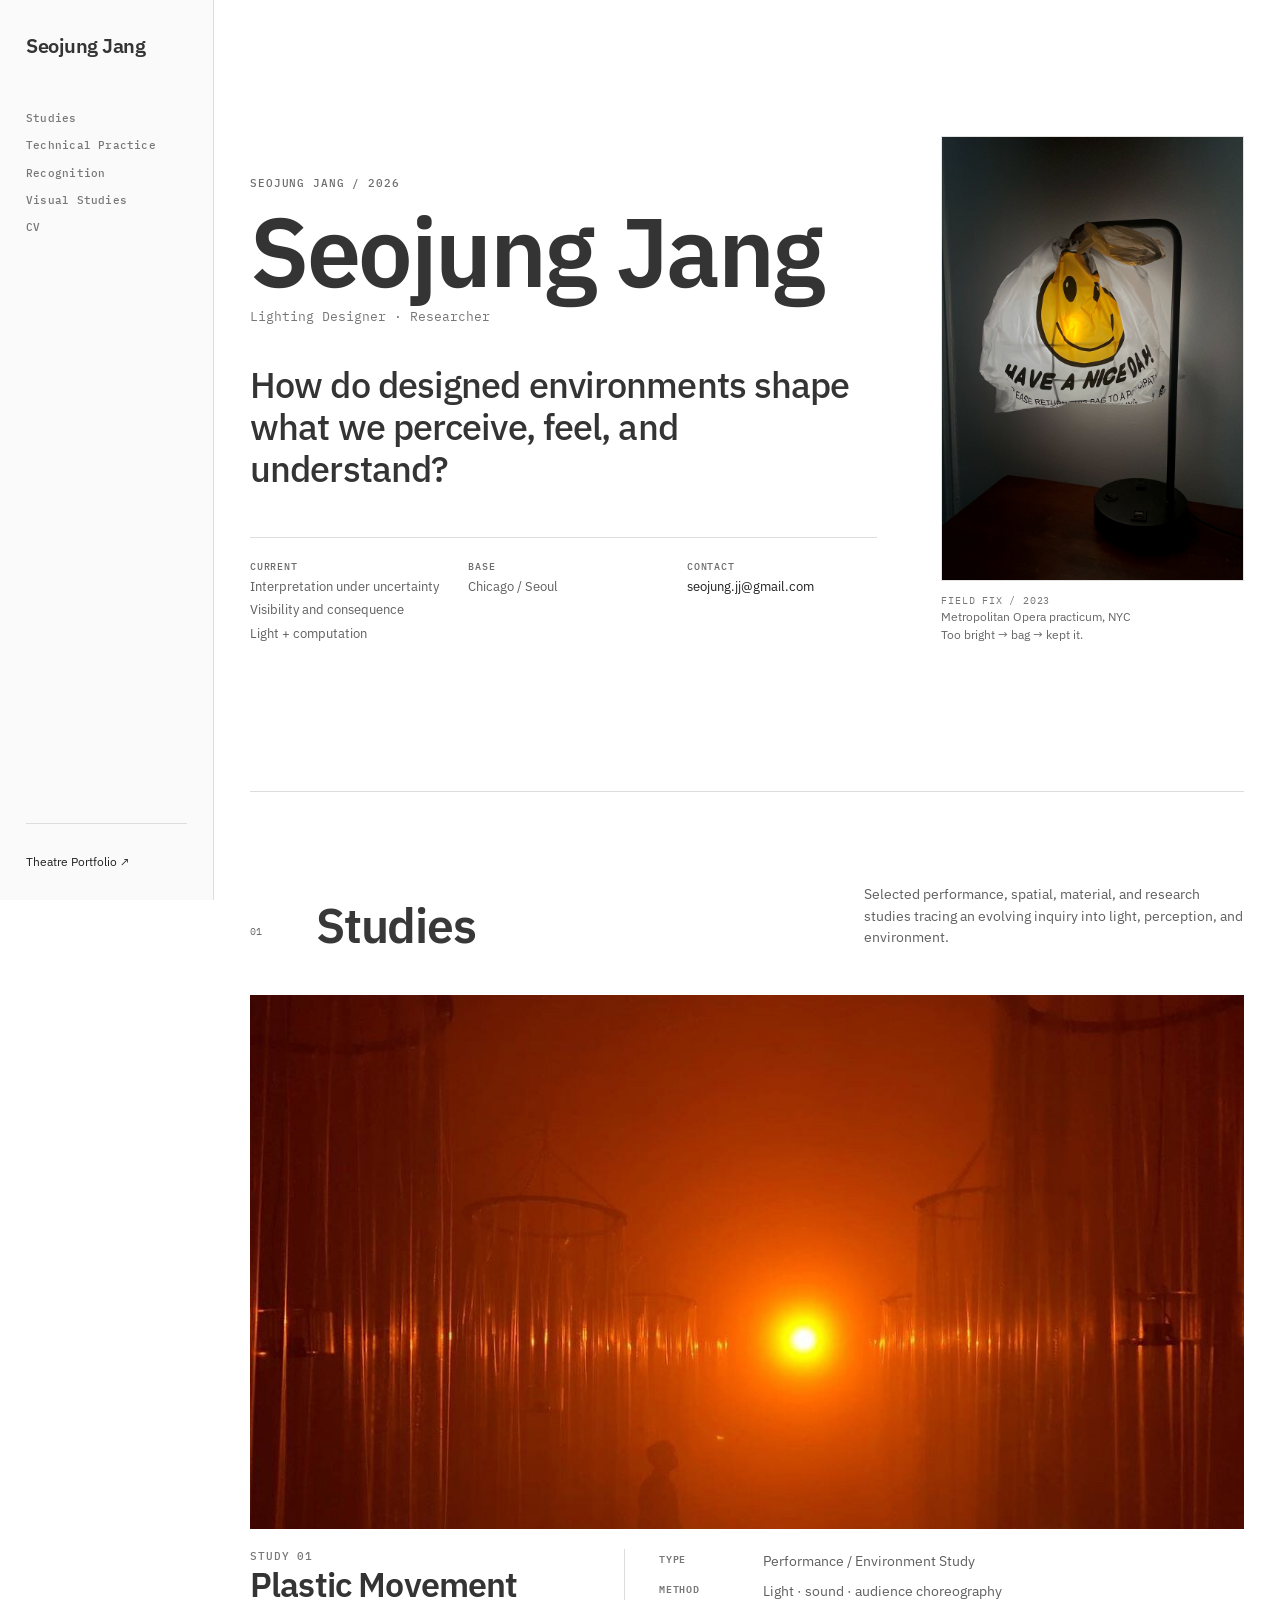
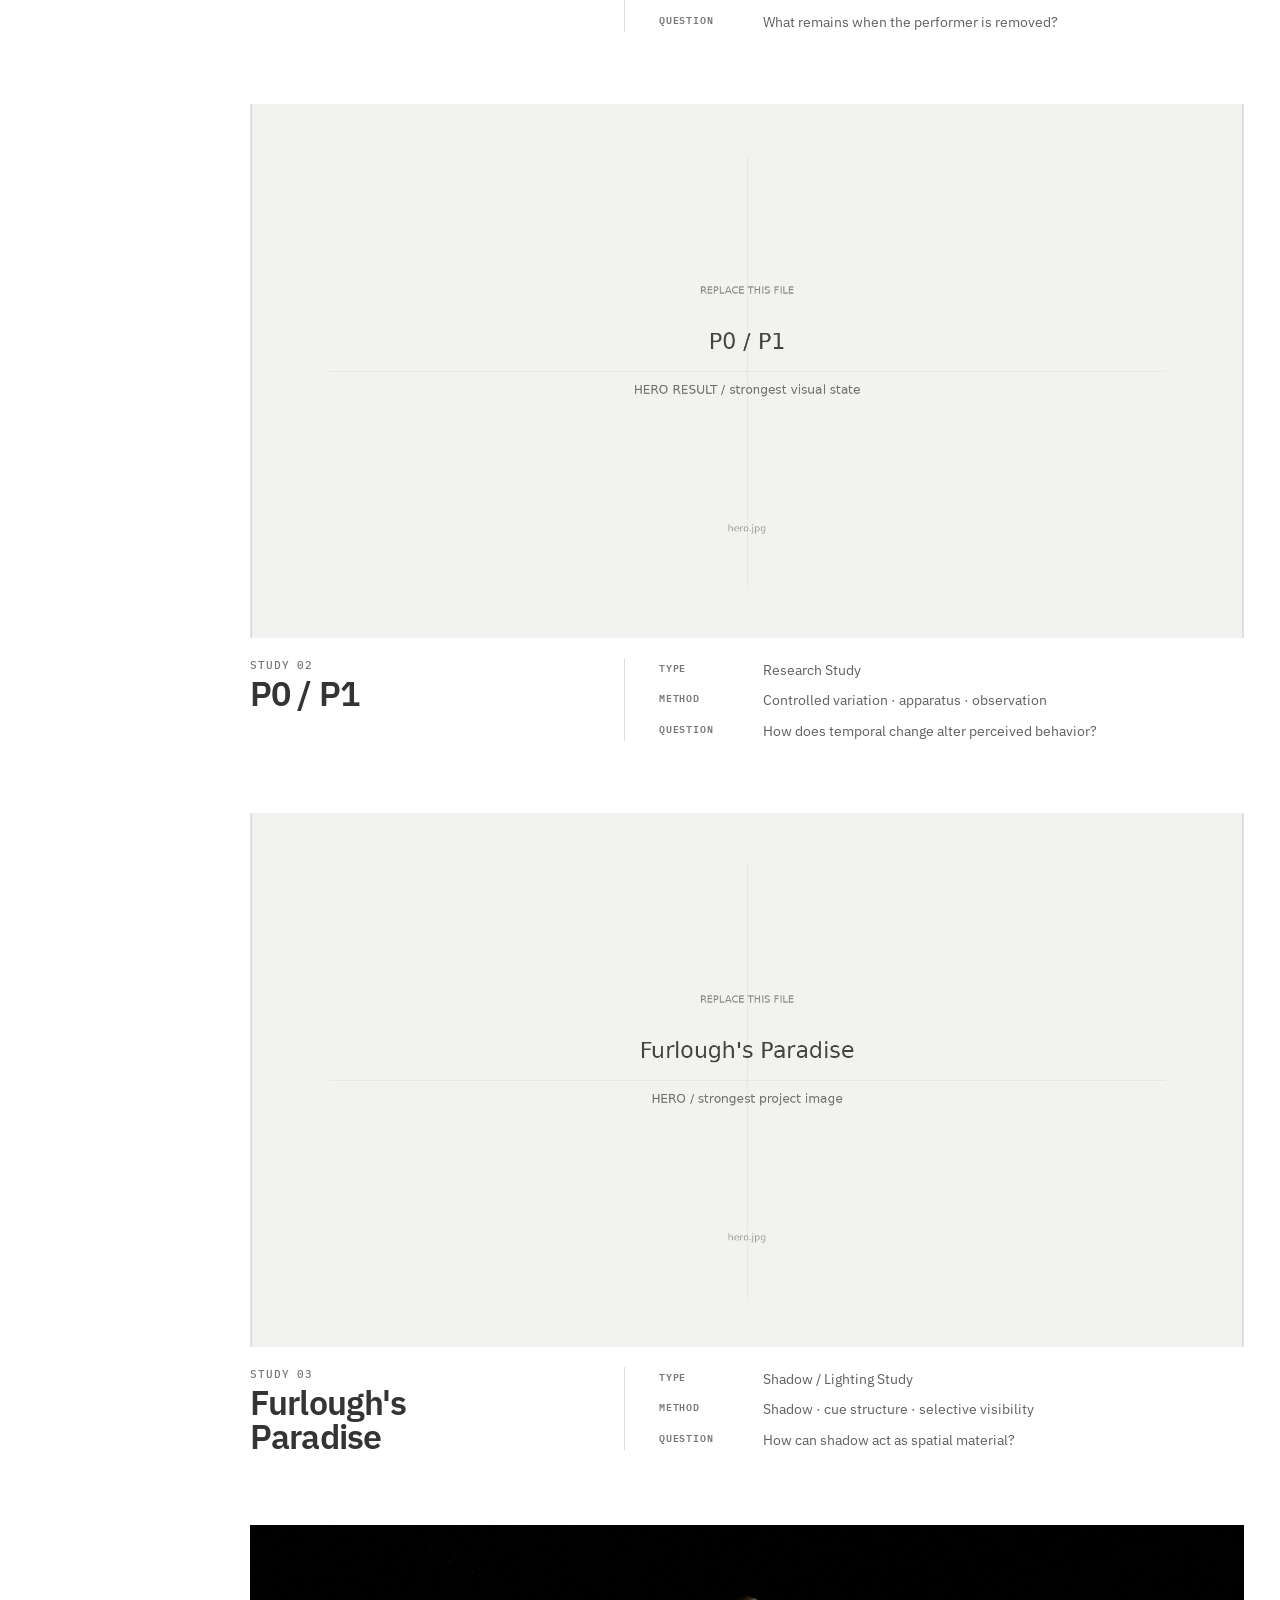
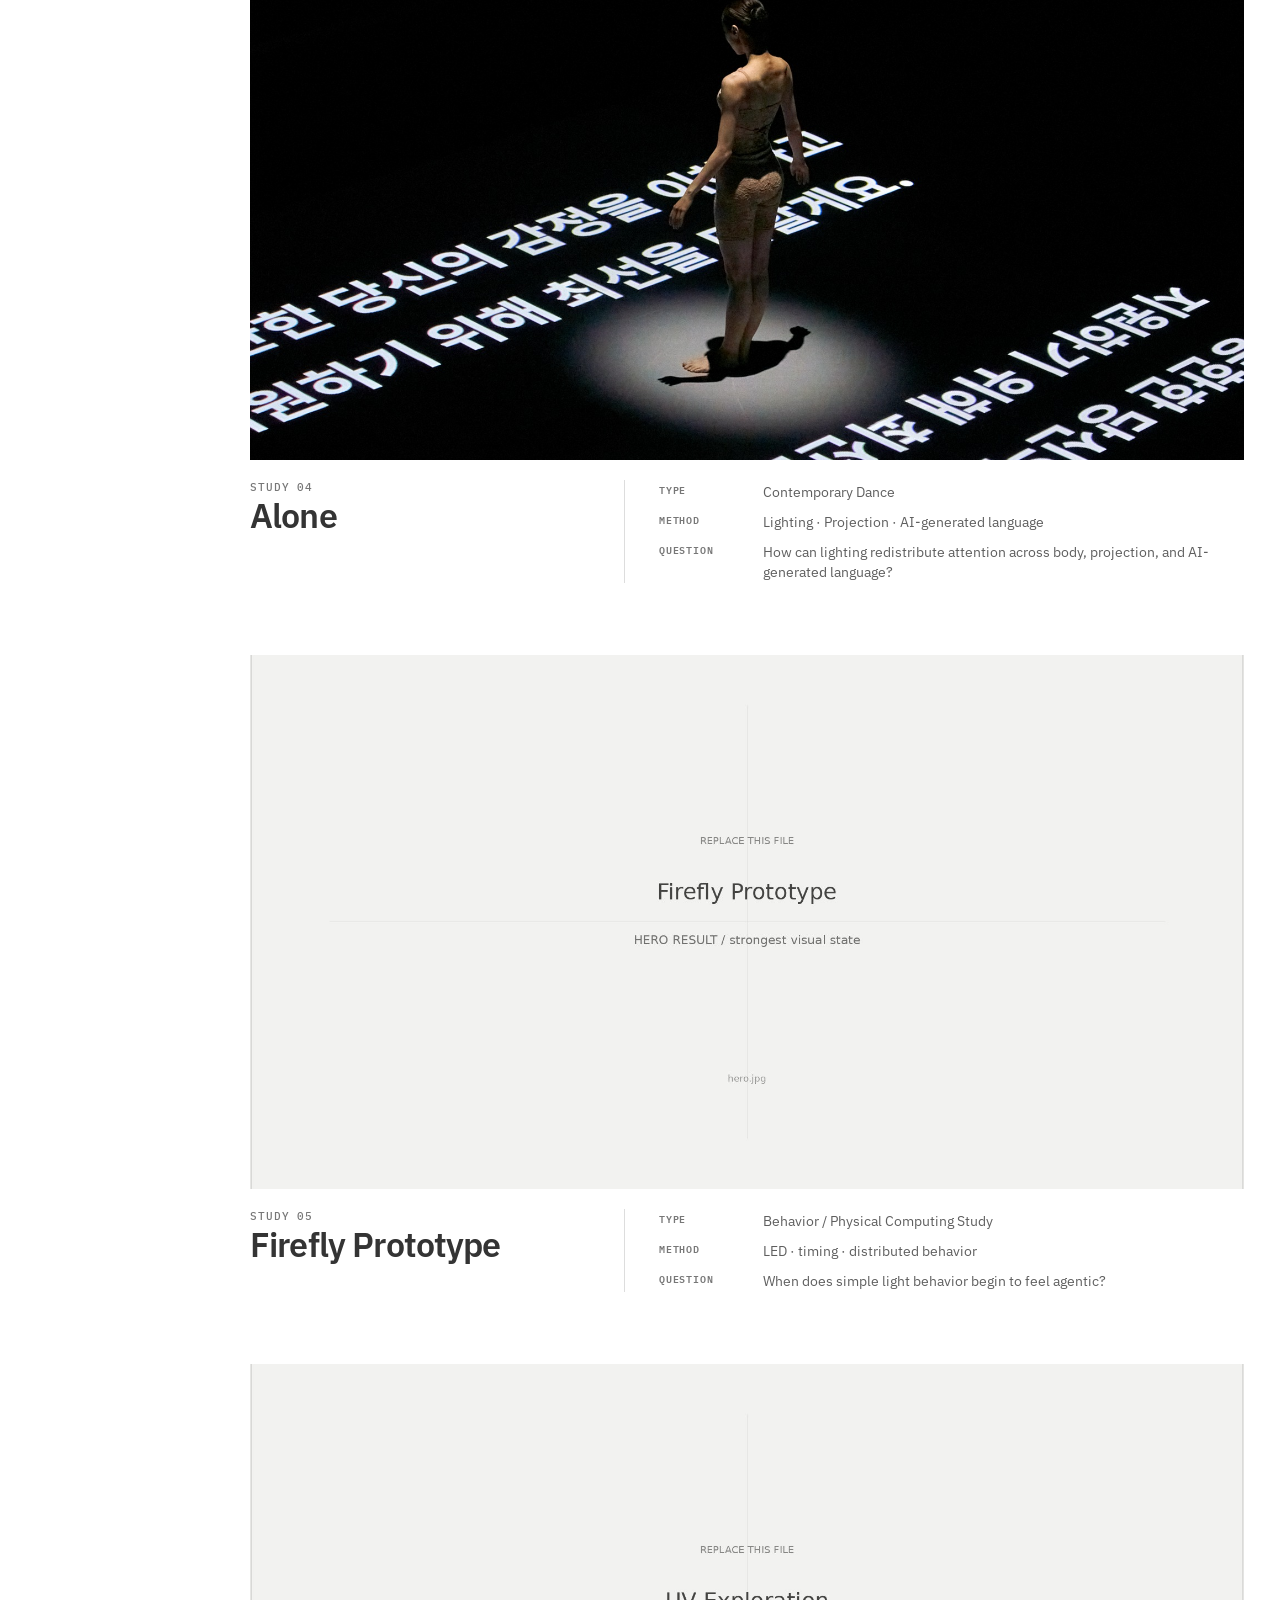
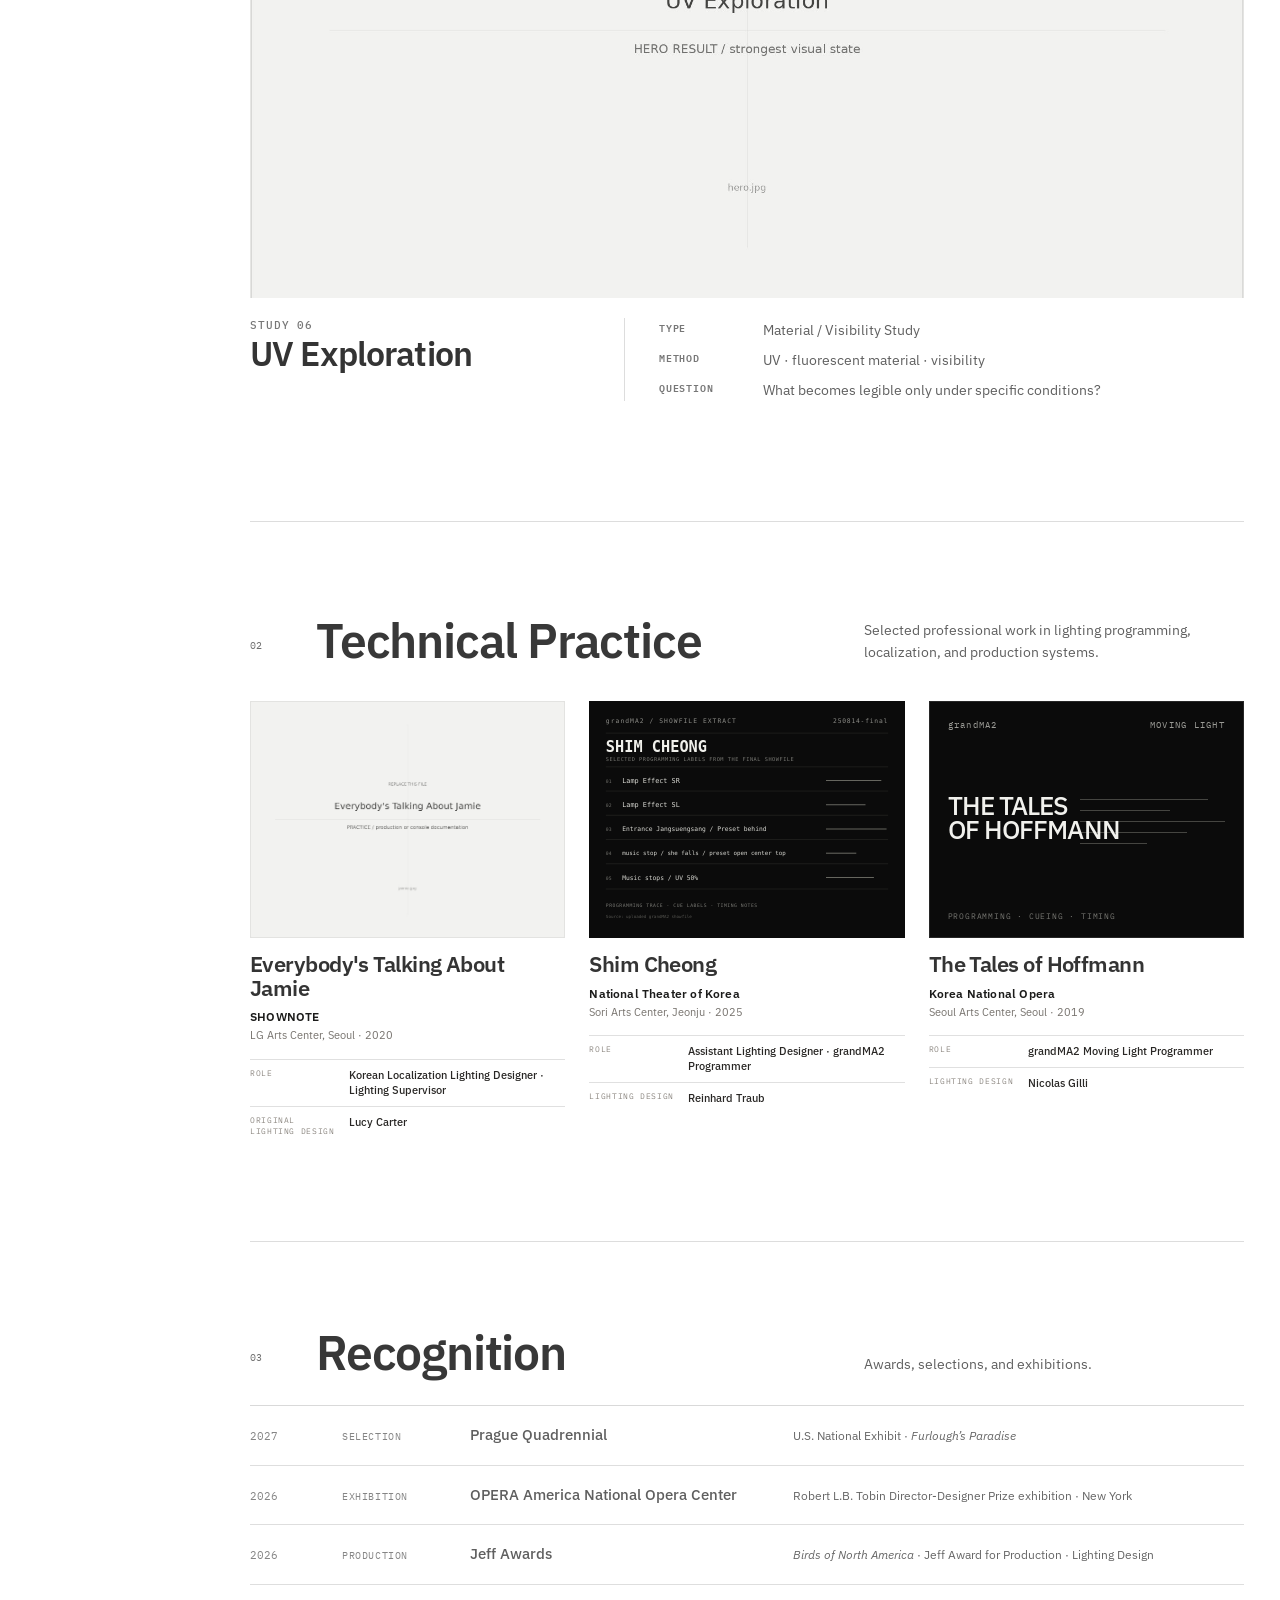
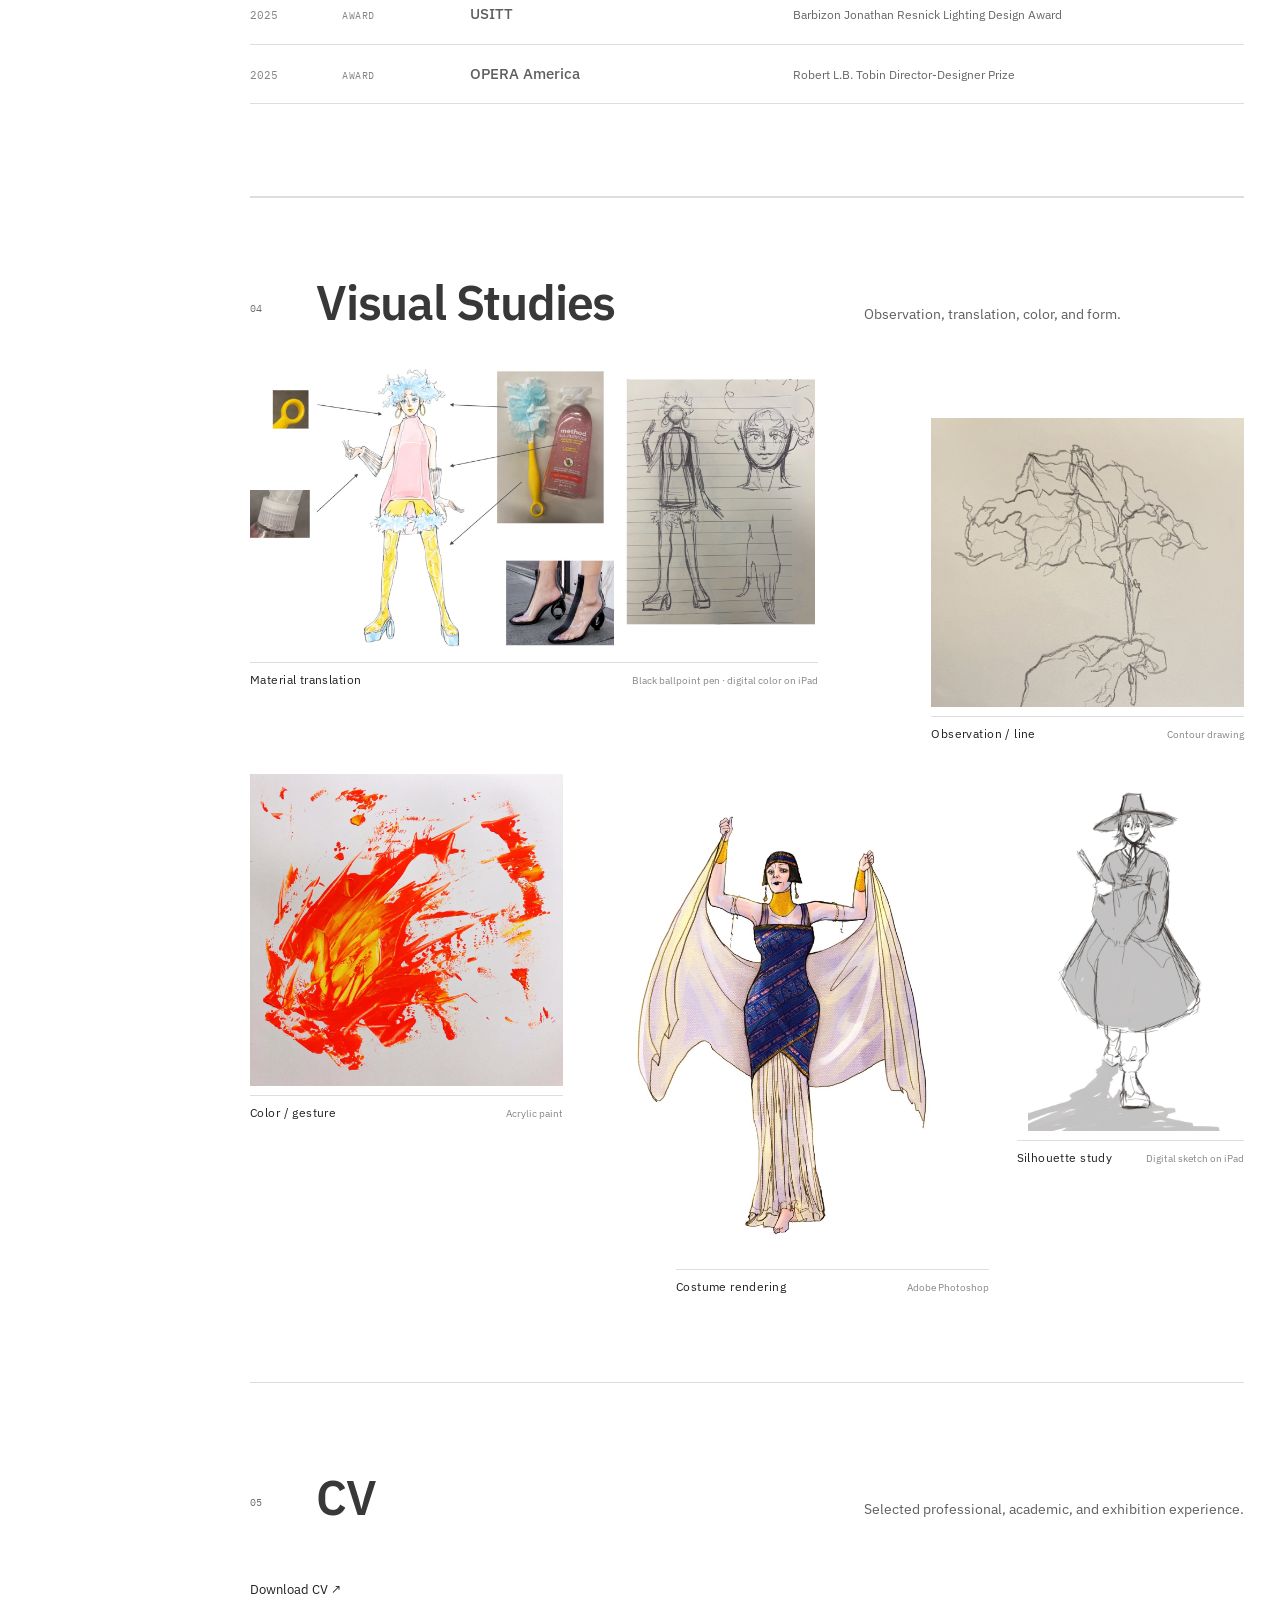
==== commit 92e02093: "Add portfolio website" ====
--- a/index.html
+++ b/index.html
@@ -9,6 +9,7 @@
 <link rel="preconnect" href="https://fonts.gstatic.com" crossorigin>
 <link href="https://fonts.googleapis.com/css2?family=IBM+Plex+Mono:wght@400;500;600&family=IBM+Plex+Sans:wght@400;500;600&display=swap" rel="stylesheet">
 <link rel="stylesheet" href="style.css">
+ <link rel="stylesheet" href="mobile-fix.css">
 </head>
 <body>
 
@@ -17,8 +18,9 @@
     <a class="rail-name" href="#top">Seojung Jang</a>
     <nav class="rail-nav" aria-label="Primary">
       <a href="#studies">Studies</a>
-      <a href="#practice">Practice</a>
+      <a href="#practice">Technical Practice</a>
       <a href="#recognition">Recognition</a>
+      <a href="#visual-studies">Visual Studies</a>
       <a href="#cv">CV</a>
     </nav>
     <div class="rail-footer">
@@ -77,75 +79,74 @@
       </div>
     </a>
 
+    <a class="feature" href="projects/alone.html">
+      <img class="feature-image image-slot" src="images/studies/02-alone/hero.jpg" alt="Alone">
+      <div class="feature-caption"><div><div class="kicker">Study 04</div><h3>Alone</h3></div>
+        <div class="feature-meta"><div><span class="meta-label mono">TYPE</span><span>Contemporary Dance</span></div><div><span class="meta-label mono">METHOD</span><span>Lighting · Projection · AI-generated language</span></div><div><span class="meta-label mono">QUESTION</span><span>How can lighting redistribute attention across body, projection, and AI-generated language?</span></div></div>
+      </div>
+    </a>
+
     <a class="feature" href="experiments/firefly.html">
       <img class="feature-image image-slot" src="images/studies/05-firefly/hero.jpg" alt="Firefly Prototype">
-      <div class="feature-caption"><div><div class="kicker">Study 04</div><h3>Firefly Prototype</h3></div>
+      <div class="feature-caption"><div><div class="kicker">Study 05</div><h3>Firefly Prototype</h3></div>
         <div class="feature-meta"><div><span class="meta-label mono">TYPE</span><span>Behavior / Physical Computing Study</span></div><div><span class="meta-label mono">METHOD</span><span>LED · timing · distributed behavior</span></div><div><span class="meta-label mono">QUESTION</span><span>When does simple light behavior begin to feel agentic?</span></div></div>
       </div>
     </a>
 
     <a class="feature" href="experiments/uv.html">
       <img class="feature-image image-slot" src="images/studies/04-uv/hero.jpg" alt="UV Exploration">
-      <div class="feature-caption"><div><div class="kicker">Study 05</div><h3>UV Exploration</h3></div>
+      <div class="feature-caption"><div><div class="kicker">Study 06</div><h3>UV Exploration</h3></div>
         <div class="feature-meta"><div><span class="meta-label mono">TYPE</span><span>Material / Visibility Study</span></div><div><span class="meta-label mono">METHOD</span><span>UV · fluorescent material · visibility</span></div><div><span class="meta-label mono">QUESTION</span><span>What becomes legible only under specific conditions?</span></div></div>
       </div>
     </a>
-
-    <a class="feature" href="projects/alone.html">
-      <img class="feature-image image-slot" src="images/studies/02-alone/hero.jpg" alt="Alone">
-      <div class="feature-caption"><div><div class="kicker">Study 06</div><h3>Alone</h3></div>
-        <div class="feature-meta"><div><span class="meta-label mono">TYPE</span><span>Contemporary Dance</span></div><div><span class="meta-label mono">METHOD</span><span>Lighting · Projection · AI-generated language</span></div><div><span class="meta-label mono">QUESTION</span><span>How can lighting redistribute attention across body, projection, and AI-generated language?</span></div></div>
-      </div>
-    </a>
-  </div>
-
-</section>
-
-<section class="section" id="practice">
+  </div>
+
+</section>
+
+<section class="section technical-practice-section" id="practice">
   <div class="section-heading">
-    <span class="section-index">02</span><h2>Practice</h2>
-    <p>Selected professional programming and production work across theatre, musical theatre, and opera.</p>
-  </div>
-  <div class="technical-grid">
-    <article class="technical-item"><img class="technical-media image-slot" src="images/practice/jamie.jpg" alt=""><div class="technical-text"><h3>Everybody's Talking About Jamie</h3><p class="role">Lighting Designer + Supervisor</p><p>Production documentation and console / systems work.</p></div></article>
-    <article class="technical-item"><img class="technical-media image-slot" src="images/practice/shim-cheong.jpg" alt=""><div class="technical-text"><h3>Shim Cheong</h3><p class="role">Programmer + Assistant</p><p>National Theater of Korea.</p></div></article>
-    <article class="technical-item"><img class="technical-media image-slot" src="images/practice/korea-national-opera.jpg" alt=""><div class="technical-text"><h3>Korea National Opera</h3><p class="role">Programmer</p><p>Selected opera programming work.</p></div></article>
-  </div>
-</section>
-
-
-
-<section class="section visual-studies-section visual-studies-editorial-section" id="visual-studies">
-  <div class="section-heading visual-studies-heading">
-    <span class="section-index">02B</span><h2>Visual Studies</h2>
-    <p>Observation, translation, color, and form.</p>
-  </div>
-
-  <div class="visual-editorial-grid">
-    <figure class="visual-editorial-item visual-editorial-material">
-      <img src="images/process/visual-material-v8.jpg" alt="Material translation study from found household objects to costume form">
-      <figcaption><span>Material translation</span><small>Black ballpoint pen · digital color on iPad</small></figcaption>
-    </figure>
-
-    <figure class="visual-editorial-item visual-editorial-observation">
-      <img src="images/process/visual-observation-v8.jpg" alt="Black-line observational contour study of a plant form">
-      <figcaption><span>Observation / line</span><small>Contour drawing</small></figcaption>
-    </figure>
-
-    <figure class="visual-editorial-item visual-editorial-color">
-      <img src="images/process/visual-color-v8.jpg" alt="Orange and yellow gestural acrylic painting">
-      <figcaption><span>Color / gesture</span><small>Acrylic paint</small></figcaption>
-    </figure>
-
-    <figure class="visual-editorial-item visual-editorial-costume">
-      <img src="images/process/visual-costume-v8.jpg" alt="Costume rendering">
-      <figcaption><span>Costume rendering</span><small>Adobe Photoshop</small></figcaption>
-    </figure>
-
-    <figure class="visual-editorial-item visual-editorial-hanbok">
-      <img src="images/process/visual-hanbok-v9.jpg" alt="Hanbok silhouette study">
-      <figcaption><span>Silhouette study</span><small>Digital sketch on iPad</small></figcaption>
-    </figure>
+    <span class="section-index">02</span><h2>Technical Practice</h2>
+    <p>Selected professional work in lighting programming, localization, and production systems.</p>
+  </div>
+
+  <div class="technical-grid technical-grid-compact">
+    <article class="technical-item">
+      <img class="technical-media image-slot" src="images/practice/jamie.jpg" alt="Everybody's Talking About Jamie production image">
+      <div class="technical-text technical-credit-stack">
+        <h3>Everybody's Talking About Jamie</h3>
+        <p class="practice-org">SHOWNOTE</p>
+        <p class="practice-location">LG Arts Center, Seoul · 2020</p>
+        <div class="practice-meta"><span>ROLE</span><strong>Korean Localization Lighting Designer · Lighting Supervisor</strong></div>
+        <div class="practice-meta"><span>ORIGINAL LIGHTING DESIGN</span><strong>Lucy Carter</strong></div>
+      </div>
+    </article>
+
+    <article class="technical-item technical-item-data">
+      <img class="technical-media technical-data-image" src="images/practice/shim-cheong-data.svg" alt="Selected programming data extracted from the Shim Cheong grandMA2 showfile">
+      <div class="technical-text technical-credit-stack">
+        <h3>Shim Cheong</h3>
+        <p class="practice-org">National Theater of Korea</p>
+        <p class="practice-location">Sori Arts Center, Jeonju · 2025</p>
+        <div class="practice-meta"><span>ROLE</span><strong>Assistant Lighting Designer · grandMA2 Programmer</strong></div>
+        <div class="practice-meta"><span>LIGHTING DESIGN</span><strong>Reinhard Traub</strong></div>
+      </div>
+    </article>
+
+    <article class="technical-item technical-item-data">
+      <div class="technical-media technical-data-card hoffmann-card" role="img" aria-label="grandMA2 moving light programming credit for The Tales of Hoffmann">
+        <div class="data-card-top"><span>grandMA2</span><span>MOVING LIGHT</span></div>
+        <div class="data-card-title">THE TALES<br>OF HOFFMANN</div>
+        <div class="data-card-lines" aria-hidden="true"><i></i><i></i><i></i><i></i><i></i></div>
+        <div class="data-card-foot">PROGRAMMING · CUEING · TIMING</div>
+      </div>
+      <div class="technical-text technical-credit-stack">
+        <h3>The Tales of Hoffmann</h3>
+        <p class="practice-org">Korea National Opera</p>
+        <p class="practice-location">Seoul Arts Center, Seoul · 2019</p>
+        <div class="practice-meta"><span>ROLE</span><strong>grandMA2 Moving Light Programmer</strong></div>
+        <div class="practice-meta"><span>LIGHTING DESIGN</span><strong>Nicolas Gilli</strong></div>
+      </div>
+    </article>
   </div>
 </section>
 
@@ -180,8 +181,42 @@
   </div>
 </section>
 
+<section class="section visual-studies-section visual-studies-editorial-section" id="visual-studies">
+  <div class="section-heading visual-studies-heading">
+    <span class="section-index">04</span><h2>Visual Studies</h2>
+    <p>Observation, translation, color, and form.</p>
+  </div>
+
+  <div class="visual-editorial-grid">
+    <figure class="visual-editorial-item visual-editorial-material">
+      <img src="images/process/visual-material-v8.jpg" alt="Material translation study from found household objects to costume form">
+      <figcaption><span>Material translation</span><small>Black ballpoint pen · digital color on iPad</small></figcaption>
+    </figure>
+
+    <figure class="visual-editorial-item visual-editorial-observation">
+      <img src="images/process/visual-observation-v8.jpg" alt="Black-line observational contour study of a plant form">
+      <figcaption><span>Observation / line</span><small>Contour drawing</small></figcaption>
+    </figure>
+
+    <figure class="visual-editorial-item visual-editorial-color">
+      <img src="images/process/visual-color-v8.jpg" alt="Orange and yellow gestural acrylic painting">
+      <figcaption><span>Color / gesture</span><small>Acrylic paint</small></figcaption>
+    </figure>
+
+    <figure class="visual-editorial-item visual-editorial-costume">
+      <img src="images/process/visual-costume-v8.jpg" alt="Costume rendering">
+      <figcaption><span>Costume rendering</span><small>Adobe Photoshop</small></figcaption>
+    </figure>
+
+    <figure class="visual-editorial-item visual-editorial-hanbok">
+      <img src="images/process/visual-hanbok-v9.jpg" alt="Hanbok silhouette study">
+      <figcaption><span>Silhouette study</span><small>Digital sketch on iPad</small></figcaption>
+    </figure>
+  </div>
+</section>
+
 <section class="section cv-section" id="cv">
-  <div class="section-heading"><span class="section-index">04</span><h2>CV</h2><p>Selected professional, academic, and exhibition experience.</p></div>
+  <div class="section-heading"><span class="section-index">05</span><h2>CV</h2><p>Selected professional, academic, and exhibition experience.</p></div>
   <a class="text-link" href="#">Download CV ↗</a>
 </section>
 
--- a/style.css
+++ b/style.css
@@ -2334,3 +2334,210 @@
   .visual-editorial-material,.visual-editorial-observation,.visual-editorial-color,.visual-editorial-costume,.visual-editorial-hanbok{grid-column:1;grid-row:auto;margin-top:0}
   .visual-editorial-item figcaption{align-items:flex-start}
 }
+
+/* ============================================================
+   V15 — Compact Technical Practice
+   Technical roles are intentionally smaller than the research work.
+   ============================================================ */
+#practice.technical-practice-section{
+  padding-top:96px !important;
+  padding-bottom:104px !important;
+}
+
+#practice.technical-practice-section .section-heading{
+  margin-bottom:38px;
+}
+
+#practice .technical-grid-compact{
+  display:grid;
+  grid-template-columns:repeat(3,minmax(0,1fr));
+  gap:24px;
+}
+
+#practice .technical-item{
+  min-width:0;
+}
+
+#practice .technical-media{
+  display:block;
+  width:100%;
+  aspect-ratio:4/3;
+  height:auto;
+  object-fit:cover;
+  margin-bottom:14px;
+}
+
+#practice .technical-item h3{
+  font-size:22px;
+  line-height:1.08;
+  margin:0 0 7px;
+}
+
+#practice .technical-item .role{
+  font-size:10px;
+  line-height:1.45;
+  letter-spacing:.075em;
+  margin-bottom:7px;
+}
+
+#practice .technical-item p:last-child{
+  font-size:11.5px;
+  line-height:1.55;
+}
+
+#practice .technical-credit{
+  color:#85807a;
+}
+
+/* Hoffmann uses a programming/data graphic rather than a production image,
+   so the visual cannot be mistaken for Seojung's lighting design. */
+#practice .technical-data-card{
+  box-sizing:border-box;
+  position:relative;
+  overflow:hidden;
+  padding:18px;
+  background:#0b0b0b;
+  color:#f1f1ed;
+  border:1px solid #272727;
+  font-family:'IBM Plex Mono', monospace;
+}
+
+#practice .data-card-top{
+  display:flex;
+  justify-content:space-between;
+  gap:12px;
+  font-size:9px;
+  line-height:1;
+  letter-spacing:.14em;
+  color:#9b9b96;
+}
+
+#practice .data-card-title{
+  position:absolute;
+  left:18px;
+  top:50%;
+  transform:translateY(-52%);
+  z-index:2;
+  font-size:clamp(19px,2vw,30px);
+  line-height:.96;
+  letter-spacing:-.035em;
+  font-family:'IBM Plex Sans', sans-serif;
+  font-weight:500;
+}
+
+#practice .data-card-lines{
+  position:absolute;
+  inset:42px 18px 38px 48%;
+  display:flex;
+  flex-direction:column;
+  justify-content:center;
+  gap:10px;
+  opacity:.8;
+}
+
+#practice .data-card-lines i{
+  display:block;
+  height:1px;
+  background:#54544f;
+  transform-origin:left center;
+}
+#practice .data-card-lines i:nth-child(1){width:88%;}
+#practice .data-card-lines i:nth-child(2){width:62%;}
+#practice .data-card-lines i:nth-child(3){width:100%;}
+#practice .data-card-lines i:nth-child(4){width:74%;}
+#practice .data-card-lines i:nth-child(5){width:46%;}
+
+#practice .data-card-foot{
+  position:absolute;
+  left:18px;
+  right:18px;
+  bottom:15px;
+  font-size:8px;
+  line-height:1.2;
+  letter-spacing:.08em;
+  color:#777772;
+}
+
+@media(max-width:980px){
+  #practice .technical-grid-compact{
+    grid-template-columns:repeat(2,minmax(0,1fr));
+  }
+}
+
+@media(max-width:640px){
+  #practice.technical-practice-section{
+    padding-top:76px !important;
+    padding-bottom:84px !important;
+  }
+  #practice .technical-grid-compact{
+    grid-template-columns:1fr;
+    gap:38px;
+  }
+  #practice .technical-item h3{
+    font-size:24px;
+  }
+}
+
+
+/* ============================================================
+   V16 — Technical Practice metadata hierarchy + Visual Studies coda
+   ============================================================ */
+#practice .technical-credit-stack h3{
+  margin-bottom:10px;
+}
+#practice .practice-org{
+  margin:0 0 3px !important;
+  font-size:12px !important;
+  line-height:1.35 !important;
+  font-weight:600;
+  letter-spacing:.015em;
+  color:#1b1b1a;
+}
+#practice .practice-location{
+  margin:0 0 15px !important;
+  font-size:10.5px !important;
+  line-height:1.45 !important;
+  color:#77736e;
+}
+#practice .practice-meta{
+  display:grid;
+  grid-template-columns:minmax(82px,.7fr) minmax(0,1.7fr);
+  gap:10px;
+  padding-top:8px;
+  margin-top:8px;
+  border-top:1px solid rgba(0,0,0,.12);
+}
+#practice .practice-meta span{
+  font-family:'IBM Plex Mono',monospace;
+  font-size:8px;
+  line-height:1.35;
+  letter-spacing:.08em;
+  color:#8d8882;
+}
+#practice .practice-meta strong{
+  font-size:10.5px;
+  line-height:1.45;
+  font-weight:500;
+  color:#292725;
+}
+#practice .technical-data-image{
+  background:#0b0b0b;
+  object-fit:cover;
+}
+#practice .hoffmann-card .data-card-foot{
+  letter-spacing:.10em;
+}
+
+/* Visual Studies intentionally follows Recognition as a quieter visual coda. */
+#visual-studies.visual-studies-editorial-section{
+  border-top:1px solid rgba(0,0,0,.10);
+}
+
+@media(max-width:640px){
+  #practice .practice-meta{
+    grid-template-columns:92px minmax(0,1fr);
+  }
+  #practice .practice-org{font-size:12.5px !important;}
+  #practice .practice-location{font-size:11px !important;}
+  #practice .practice-meta strong{font-size:11px;}
+}
--- a/mobile-fix.css
+++ b/mobile-fix.css
@@ -0,0 +1,131 @@
+/* ============================================================
+   SEOJUNG JANG — FINAL MOBILE OVERRIDE
+   Add this AFTER style.css in index.html:
+   <link rel="stylesheet" href="mobile-fix.css">
+
+   Purpose:
+   1) Force the homepage hero into one column on tablets/phones.
+   2) Keep section subtitles aligned under their section titles.
+   3) Prevent late desktop !important rules from overriding mobile CSS.
+   ============================================================ */
+
+@media (max-width: 980px) {
+  /* ---------- HERO ---------- */
+  .hero-grid-portrait {
+    display: grid !important;
+    grid-template-columns: minmax(0, 1fr) !important;
+    gap: 38px !important;
+    align-items: start !important;
+  }
+
+  .hero-copy {
+    width: 100% !important;
+    min-width: 0 !important;
+  }
+
+  .hero-portrait {
+    justify-self: start !important;
+    align-self: start !important;
+    width: min(80vw, 320px) !important;
+    max-width: 100% !important;
+    margin: 0 !important;
+  }
+
+  .hero-portrait img {
+    display: block !important;
+    width: 100% !important;
+    max-width: 100% !important;
+    height: auto !important;
+  }
+
+  .hero-caption {
+    max-width: 320px !important;
+  }
+
+  .hero-meta-inline {
+    display: grid !important;
+    grid-template-columns: minmax(0, 1fr) !important;
+    gap: 18px !important;
+    width: 100% !important;
+  }
+
+  /* ---------- SECTION HEADINGS ---------- */
+  .section-heading {
+    display: grid !important;
+    grid-template-columns: 32px minmax(0, 1fr) !important;
+    column-gap: 16px !important;
+    row-gap: 12px !important;
+    align-items: end !important;
+  }
+
+  .section-heading .section-index {
+    grid-column: 1 !important;
+    grid-row: 1 !important;
+    min-width: 0 !important;
+  }
+
+  .section-heading h2 {
+    grid-column: 2 !important;
+    grid-row: 1 !important;
+    min-width: 0 !important;
+  }
+
+  .section-heading p {
+    grid-column: 2 !important;
+    grid-row: 2 !important;
+    width: 100% !important;
+    max-width: none !important;
+    min-width: 0 !important;
+    margin: 0 !important;
+    justify-self: stretch !important;
+    text-align: left !important;
+  }
+
+  /* ---------- GENERAL MOBILE SAFETY ---------- */
+  .site,
+  .section,
+  .feature,
+  .technical-item,
+  .recognition-section,
+  .visual-studies-section {
+    min-width: 0 !important;
+  }
+}
+
+@media (max-width: 640px) {
+  /* Slightly tighter typography for narrow phones */
+  .hero h1 {
+    font-size: clamp(48px, 15vw, 60px) !important;
+    line-height: 0.94 !important;
+    margin: 14px 0 10px !important;
+  }
+
+  .hero-question {
+    font-size: clamp(24px, 7.4vw, 29px) !important;
+    line-height: 1.2 !important;
+  }
+
+  .hero-role {
+    margin-bottom: 28px !important;
+  }
+
+  .hero-meta-inline {
+    margin-top: 34px !important;
+  }
+
+  .section-heading {
+    grid-template-columns: 26px minmax(0, 1fr) !important;
+    column-gap: 12px !important;
+    row-gap: 10px !important;
+  }
+
+  .section-heading h2 {
+    font-size: clamp(38px, 11.5vw, 46px) !important;
+    line-height: 0.98 !important;
+  }
+
+  .section-heading p {
+    font-size: 13px !important;
+    line-height: 1.55 !important;
+  }
+}
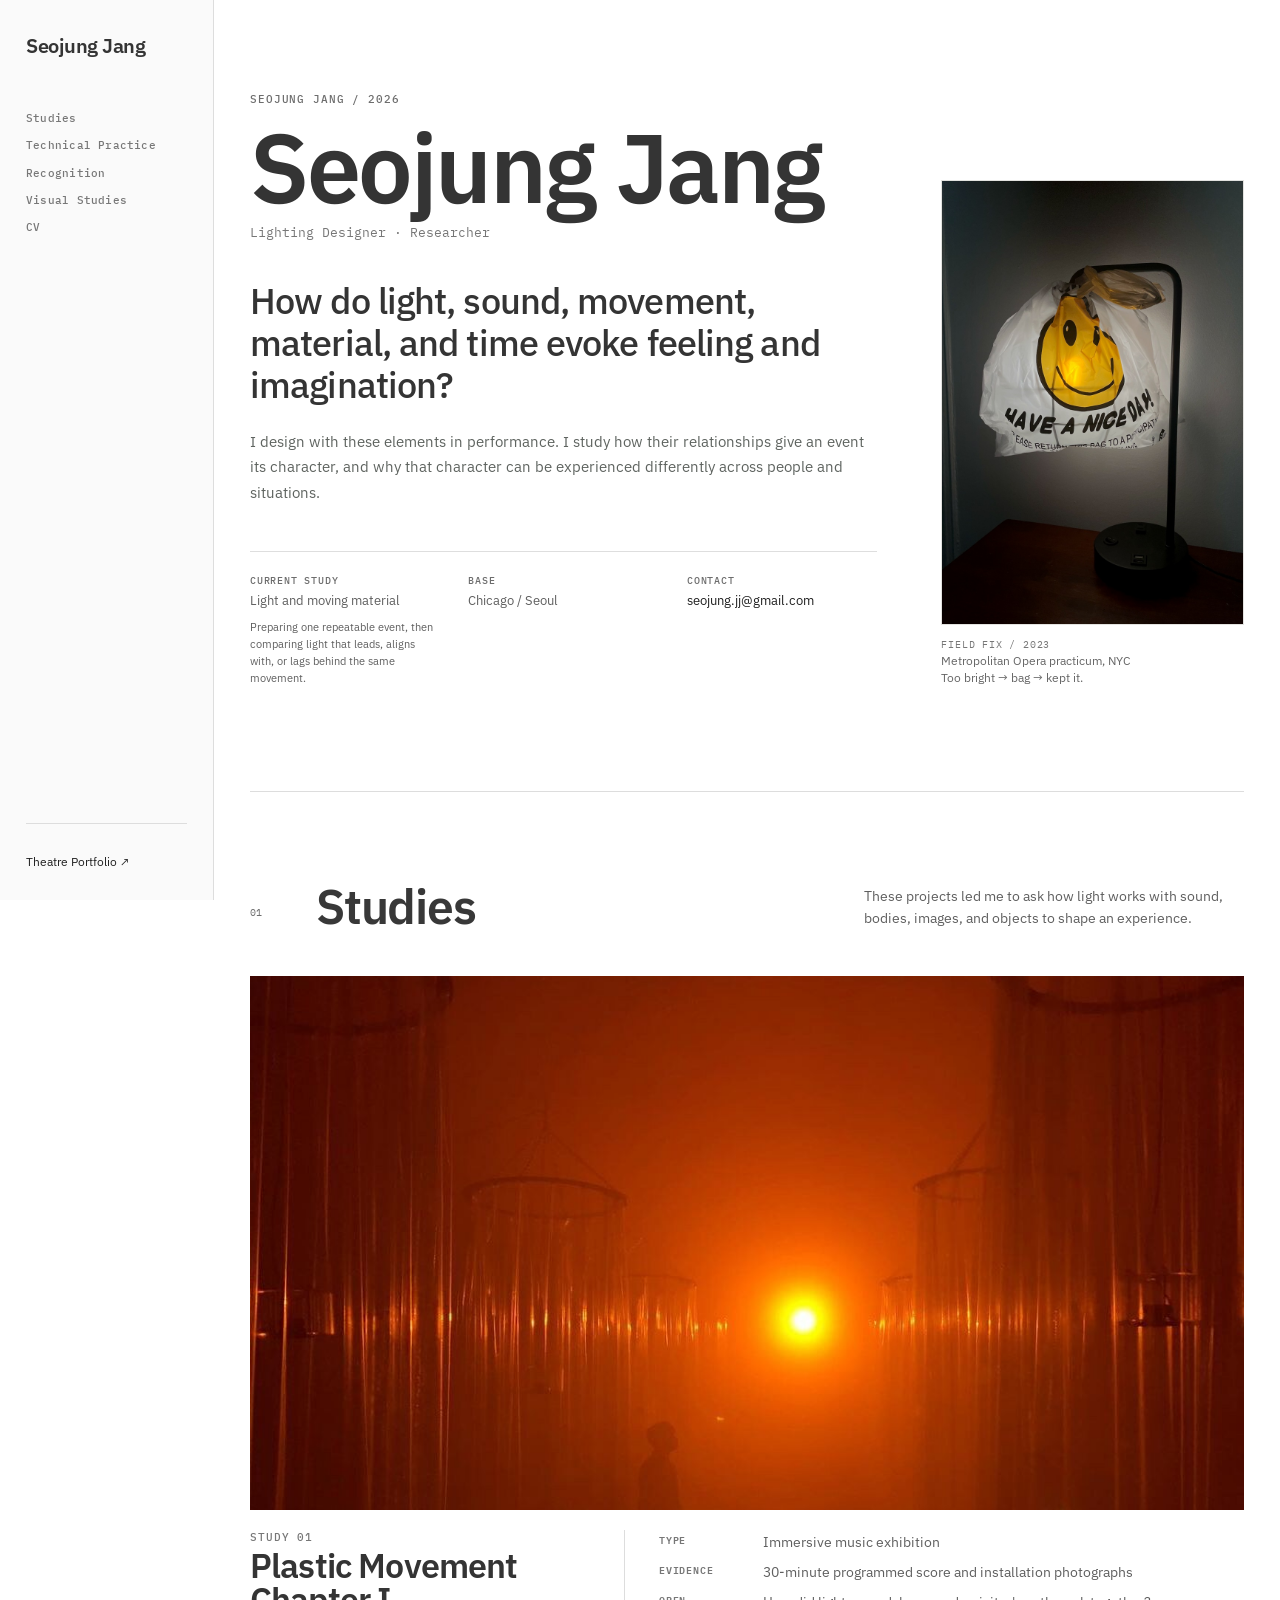
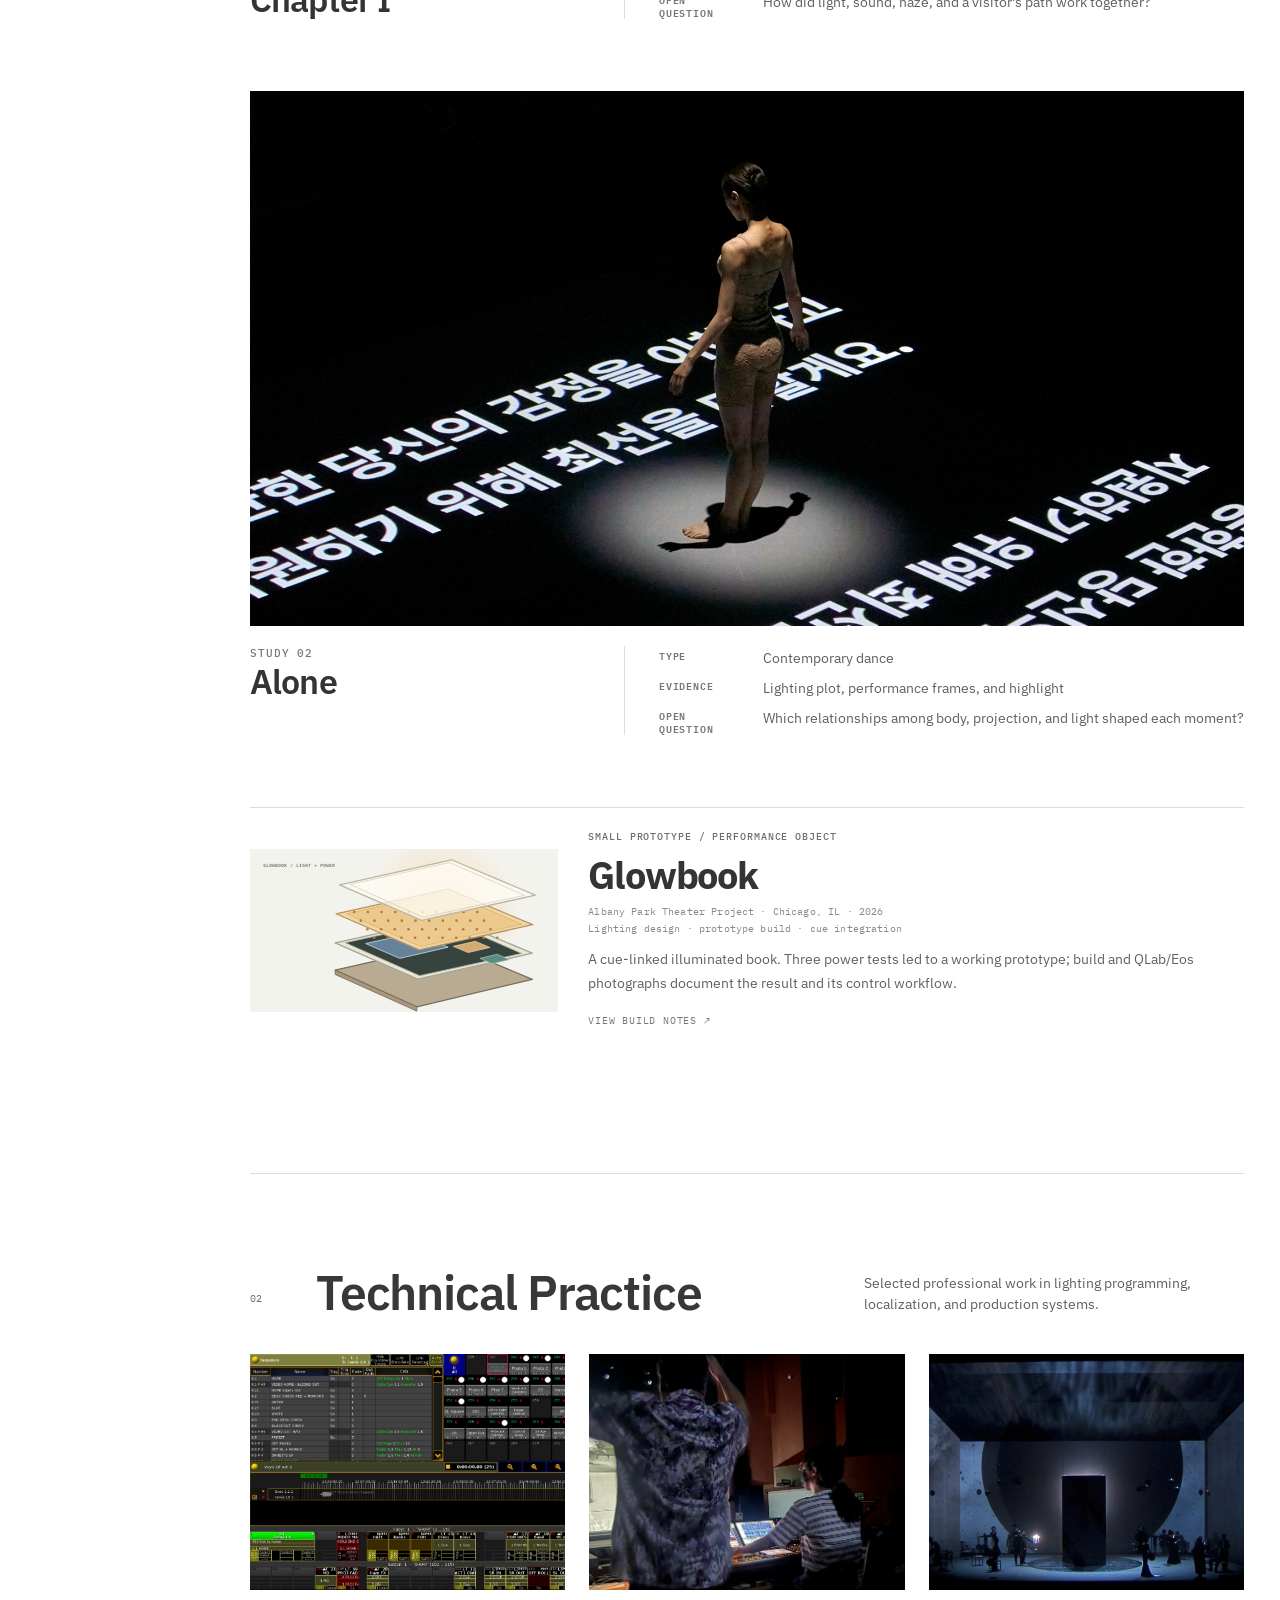
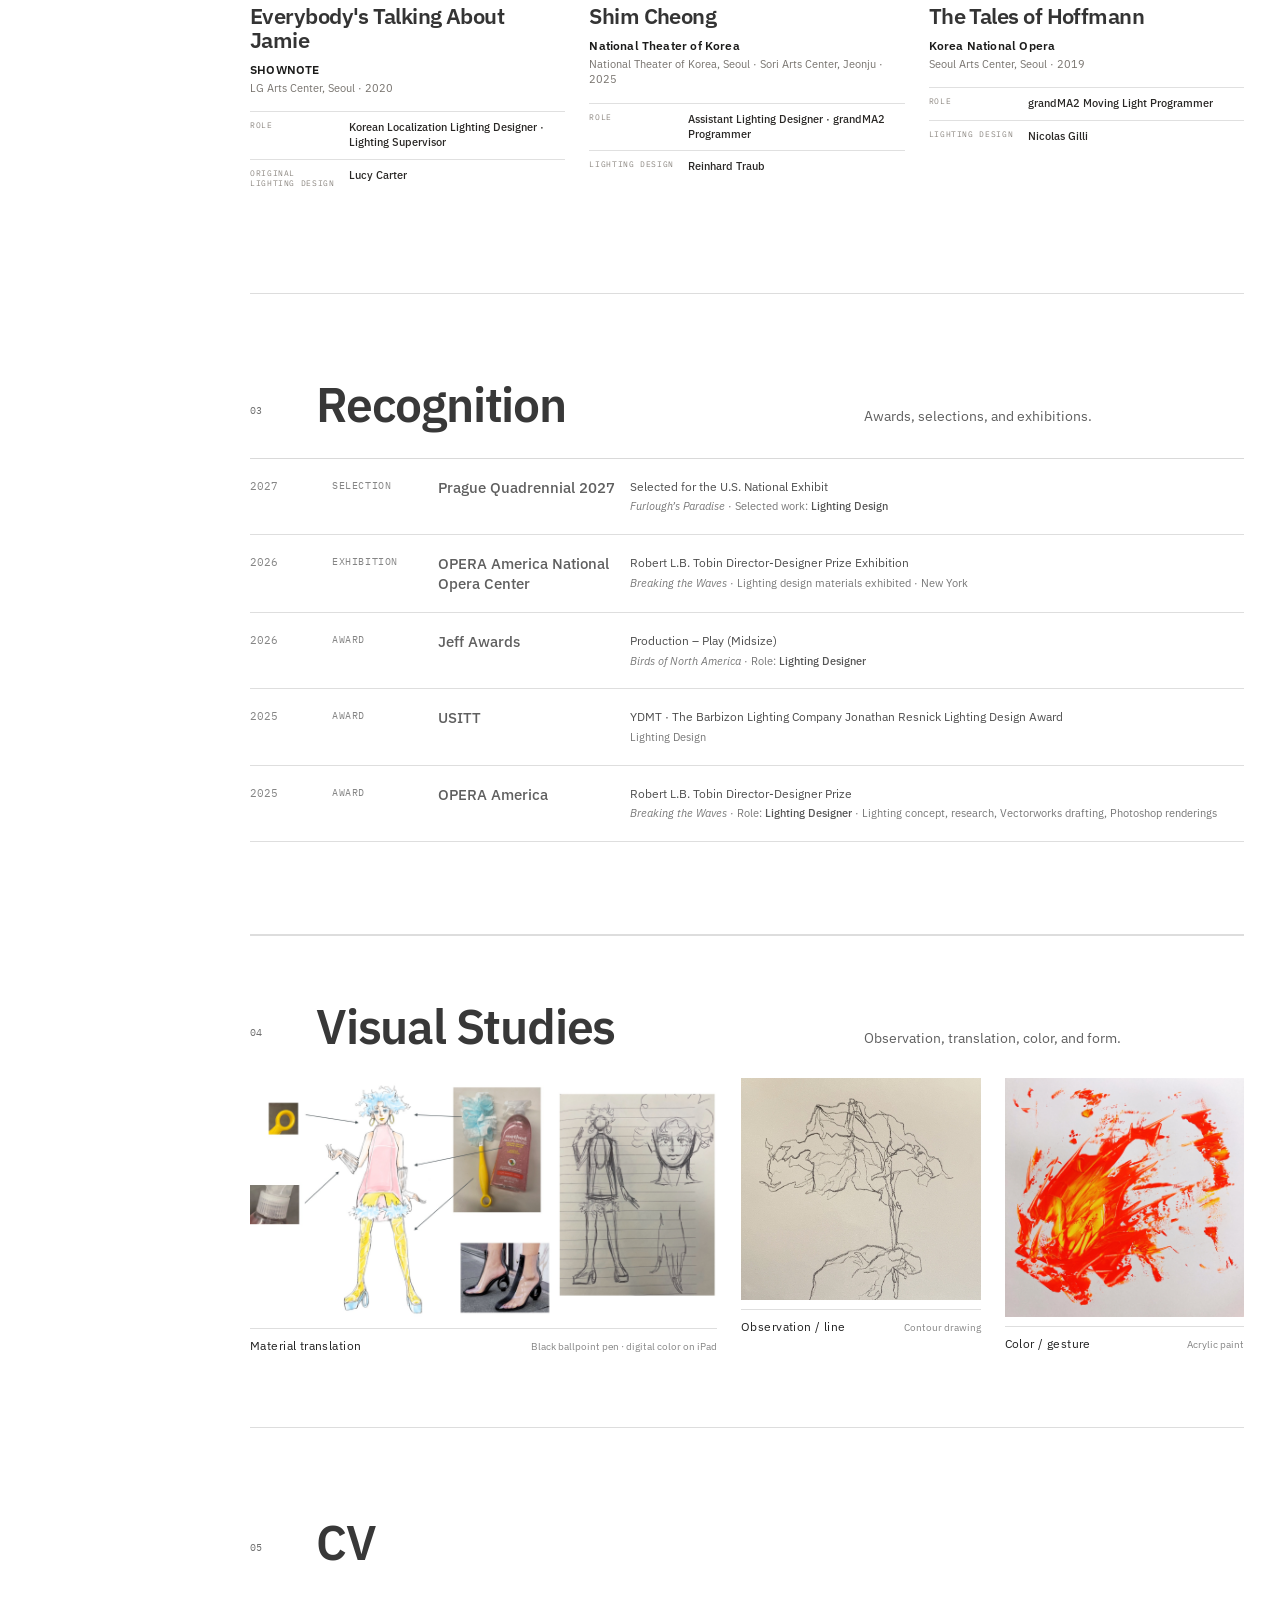
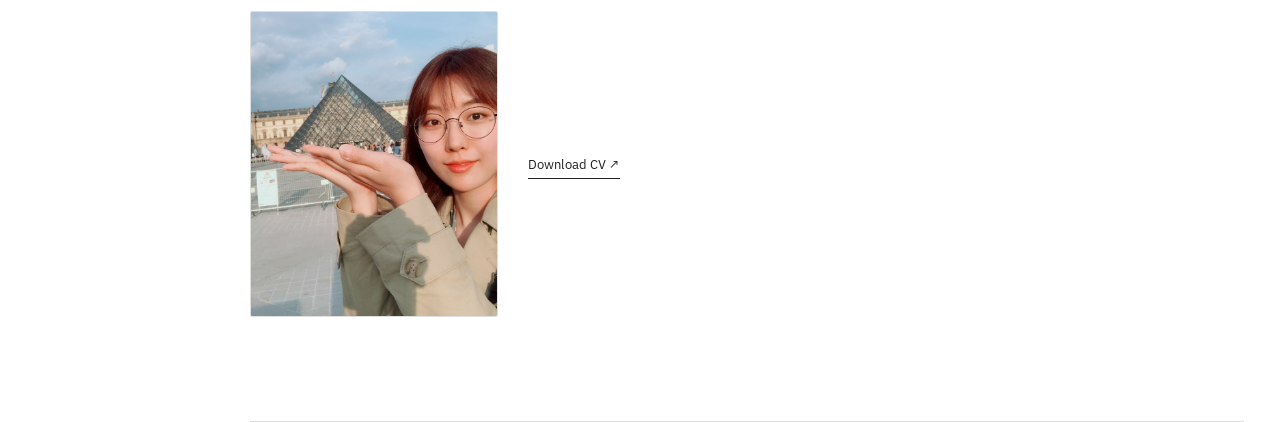
==== commit 7ae29f86: "add portfolio webstie" ====
--- a/index.html
+++ b/index.html
@@ -37,9 +37,10 @@
       <div class="eyebrow mono">SEOJUNG JANG / 2026</div>
       <h1>Seojung Jang</h1>
       <p class="hero-role">Lighting Designer · Researcher</p>
-      <p class="hero-question">How do designed environments shape what we perceive, feel, and understand?</p>
+      <p class="hero-question">How do light, sound, movement, material, and time evoke feeling and imagination?</p>
+      <p class="hero-deck">I design with these elements in performance. I study how their relationships give an event its character, and why that character can be experienced differently across people and situations.</p>
       <div class="hero-meta-inline">
-        <div class="meta-block"><div class="meta-label mono">CURRENT</div><p>Interpretation under uncertainty</p><p>Visibility and consequence</p><p>Light + computation</p></div>
+        <div class="meta-block"><div class="meta-label mono">CURRENT STUDY</div><p>Light and moving material</p><p class="meta-status">Preparing one repeatable event, then comparing light that leads, aligns with, or lags behind the same movement.</p></div>
         <div class="meta-block"><div class="meta-label mono">BASE</div><p>Chicago / Seoul</p></div>
         <div class="meta-block"><div class="meta-label mono">CONTACT</div><p><a href="mailto:seojung.jj@gmail.com">seojung.jj@gmail.com</a></p></div>
       </div>
@@ -54,52 +55,35 @@
 <section class="section" id="studies">
   <div class="section-heading">
     <span class="section-index">01</span><h2>Studies</h2>
-    <p>Selected performance, spatial, material, and research studies tracing an evolving inquiry into light, perception, and environment.</p>
+    <p>These projects led me to ask how light works with sound, bodies, images, and objects to shape an experience.</p>
   </div>
 
   <div class="feature-list">
     <a class="feature" href="projects/plastic-movement.html">
       <img class="feature-image image-slot" src="images/studies/01-plastic/hero.jpg" alt="Plastic Movement">
-      <div class="feature-caption"><div><div class="kicker">Study 01</div><h3>Plastic Movement</h3></div>
-        <div class="feature-meta"><div><span class="meta-label mono">TYPE</span><span>Performance / Environment Study</span></div><div><span class="meta-label mono">METHOD</span><span>Light · sound · audience choreography</span></div><div><span class="meta-label mono">QUESTION</span><span>What remains when the performer is removed?</span></div></div>
-      </div>
-    </a>
-
-    <a class="feature" href="experiments/p0-p1.html">
-      <img class="feature-image image-slot" src="images/studies/06-p0-p1/hero.jpg" alt="P0 / P1">
-      <div class="feature-caption"><div><div class="kicker">Study 02</div><h3>P0 / P1</h3></div>
-        <div class="feature-meta"><div><span class="meta-label mono">TYPE</span><span>Research Study</span></div><div><span class="meta-label mono">METHOD</span><span>Controlled variation · apparatus · observation</span></div><div><span class="meta-label mono">QUESTION</span><span>How does temporal change alter perceived behavior?</span></div></div>
-      </div>
-    </a>
-
-    <a class="feature" href="projects/furlough-shadow.html">
-      <img class="feature-image image-slot" src="images/studies/03-furlough/hero.jpg" alt="Furlough&#39;s Paradise">
-      <div class="feature-caption"><div><div class="kicker">Study 03</div><h3>Furlough's Paradise</h3></div>
-        <div class="feature-meta"><div><span class="meta-label mono">TYPE</span><span>Shadow / Lighting Study</span></div><div><span class="meta-label mono">METHOD</span><span>Shadow · cue structure · selective visibility</span></div><div><span class="meta-label mono">QUESTION</span><span>How can shadow act as spatial material?</span></div></div>
+      <div class="feature-caption"><div><div class="kicker">Study 01</div><h3>Plastic Movement Chapter I</h3></div>
+        <div class="feature-meta"><div><span class="meta-label mono">TYPE</span><span>Immersive music exhibition</span></div><div><span class="meta-label mono">EVIDENCE</span><span>30-minute programmed score and installation photographs</span></div><div><span class="meta-label mono">OPEN QUESTION</span><span>How did light, sound, haze, and a visitor's path work together?</span></div></div>
       </div>
     </a>
 
     <a class="feature" href="projects/alone.html">
       <img class="feature-image image-slot" src="images/studies/02-alone/hero.jpg" alt="Alone">
-      <div class="feature-caption"><div><div class="kicker">Study 04</div><h3>Alone</h3></div>
-        <div class="feature-meta"><div><span class="meta-label mono">TYPE</span><span>Contemporary Dance</span></div><div><span class="meta-label mono">METHOD</span><span>Lighting · Projection · AI-generated language</span></div><div><span class="meta-label mono">QUESTION</span><span>How can lighting redistribute attention across body, projection, and AI-generated language?</span></div></div>
+      <div class="feature-caption"><div><div class="kicker">Study 02</div><h3>Alone</h3></div>
+        <div class="feature-meta"><div><span class="meta-label mono">TYPE</span><span>Contemporary dance</span></div><div><span class="meta-label mono">EVIDENCE</span><span>Lighting plot, performance frames, and highlight</span></div><div><span class="meta-label mono">OPEN QUESTION</span><span>Which relationships among body, projection, and light shaped each moment?</span></div></div>
       </div>
     </a>
-
-    <a class="feature" href="experiments/firefly.html">
-      <img class="feature-image image-slot" src="images/studies/05-firefly/hero.jpg" alt="Firefly Prototype">
-      <div class="feature-caption"><div><div class="kicker">Study 05</div><h3>Firefly Prototype</h3></div>
-        <div class="feature-meta"><div><span class="meta-label mono">TYPE</span><span>Behavior / Physical Computing Study</span></div><div><span class="meta-label mono">METHOD</span><span>LED · timing · distributed behavior</span></div><div><span class="meta-label mono">QUESTION</span><span>When does simple light behavior begin to feel agentic?</span></div></div>
-      </div>
-    </a>
-
-    <a class="feature" href="experiments/uv.html">
-      <img class="feature-image image-slot" src="images/studies/04-uv/hero.jpg" alt="UV Exploration">
-      <div class="feature-caption"><div><div class="kicker">Study 06</div><h3>UV Exploration</h3></div>
-        <div class="feature-meta"><div><span class="meta-label mono">TYPE</span><span>Material / Visibility Study</span></div><div><span class="meta-label mono">METHOD</span><span>UV · fluorescent material · visibility</span></div><div><span class="meta-label mono">QUESTION</span><span>What becomes legible only under specific conditions?</span></div></div>
-      </div>
-    </a>
-  </div>
+  </div>
+
+  <a class="build-feature" href="projects/glowbook.html">
+    <img class="build-feature-image" src="images/studies/03-glowbook/glowbook-preview.svg" alt="Layered reconstruction of the Glowbook's light, power, and book assembly">
+    <div class="build-feature-copy">
+      <div class="kicker mono">SMALL PROTOTYPE / PERFORMANCE OBJECT</div>
+      <h3>Glowbook</h3>
+      <p class="build-feature-context mono">Albany Park Theater Project · Chicago, IL · 2026<br>Lighting design · prototype build · cue integration</p>
+      <p>A cue-linked illuminated book. Three power tests led to a working prototype; build and QLab/Eos photographs document the result and its control workflow.</p>
+      <span class="build-feature-link mono">View build notes ↗</span>
+    </div>
+  </a>
 
 </section>
 
@@ -111,7 +95,7 @@
 
   <div class="technical-grid technical-grid-compact">
     <article class="technical-item">
-      <img class="technical-media image-slot" src="images/practice/jamie.jpg" alt="Everybody's Talking About Jamie production image">
+      <img class="technical-media image-slot" src="images/practice/jamie-ma2.jpg" alt="grandMA2 programming screen from Everybody's Talking About Jamie">
       <div class="technical-text technical-credit-stack">
         <h3>Everybody's Talking About Jamie</h3>
         <p class="practice-org">SHOWNOTE</p>
@@ -121,24 +105,19 @@
       </div>
     </article>
 
-    <article class="technical-item technical-item-data">
-      <img class="technical-media technical-data-image" src="images/practice/shim-cheong-data.svg" alt="Selected programming data extracted from the Shim Cheong grandMA2 showfile">
+    <article class="technical-item">
+      <img class="technical-media image-slot" src="images/practice/shim-cheong-console.jpg" alt="Lighting programming at the console during Shim Cheong">
       <div class="technical-text technical-credit-stack">
         <h3>Shim Cheong</h3>
         <p class="practice-org">National Theater of Korea</p>
-        <p class="practice-location">Sori Arts Center, Jeonju · 2025</p>
+        <p class="practice-location">National Theater of Korea, Seoul · Sori Arts Center, Jeonju · 2025</p>
         <div class="practice-meta"><span>ROLE</span><strong>Assistant Lighting Designer · grandMA2 Programmer</strong></div>
         <div class="practice-meta"><span>LIGHTING DESIGN</span><strong>Reinhard Traub</strong></div>
       </div>
     </article>
 
-    <article class="technical-item technical-item-data">
-      <div class="technical-media technical-data-card hoffmann-card" role="img" aria-label="grandMA2 moving light programming credit for The Tales of Hoffmann">
-        <div class="data-card-top"><span>grandMA2</span><span>MOVING LIGHT</span></div>
-        <div class="data-card-title">THE TALES<br>OF HOFFMANN</div>
-        <div class="data-card-lines" aria-hidden="true"><i></i><i></i><i></i><i></i><i></i></div>
-        <div class="data-card-foot">PROGRAMMING · CUEING · TIMING</div>
-      </div>
+    <article class="technical-item">
+      <img class="technical-media image-slot" src="images/practice/hoffmann-production.jpg" alt="The Tales of Hoffmann production at Korea National Opera">
       <div class="technical-text technical-credit-stack">
         <h3>The Tales of Hoffmann</h3>
         <p class="practice-org">Korea National Opera</p>
@@ -160,23 +139,53 @@
   <div class="recognition-text-list">
     <div class="recognition-text-row">
       <div class="recognition-year">2027</div><div class="recognition-kind">Selection</div>
-      <div class="recognition-item"><strong>Prague Quadrennial</strong><span>U.S. National Exhibit · <em>Furlough’s Paradise</em></span></div>
+      <div class="recognition-item">
+        <strong>Prague Quadrennial 2027</strong>
+        <div class="recognition-detail">
+          <span class="recognition-main">Selected for the U.S. National Exhibit</span>
+          <span class="recognition-sub"><em>Furlough’s Paradise</em> · Selected work: <b>Lighting Design</b></span>
+        </div>
+      </div>
     </div>
     <div class="recognition-text-row">
       <div class="recognition-year">2026</div><div class="recognition-kind">Exhibition</div>
-      <div class="recognition-item"><strong>OPERA America National Opera Center</strong><span>Robert L.B. Tobin Director-Designer Prize exhibition · New York</span></div>
-    </div>
-    <div class="recognition-text-row">
-      <div class="recognition-year">2026</div><div class="recognition-kind">Production</div>
-      <div class="recognition-item"><strong>Jeff Awards</strong><span><em>Birds of North America</em> · Jeff Award for Production · Lighting Design</span></div>
+      <div class="recognition-item">
+        <strong>OPERA America National Opera Center</strong>
+        <div class="recognition-detail">
+          <span class="recognition-main">Robert L.B. Tobin Director-Designer Prize Exhibition</span>
+          <span class="recognition-sub"><em>Breaking the Waves</em> · Lighting design materials exhibited · New York</span>
+        </div>
+      </div>
+    </div>
+    <div class="recognition-text-row">
+      <div class="recognition-year">2026</div><div class="recognition-kind">Award</div>
+      <div class="recognition-item">
+        <strong>Jeff Awards</strong>
+        <div class="recognition-detail">
+          <span class="recognition-main">Production – Play (Midsize)</span>
+          <span class="recognition-sub"><em>Birds of North America</em> · Role: <b>Lighting Designer</b></span>
+        </div>
+      </div>
     </div>
     <div class="recognition-text-row">
       <div class="recognition-year">2025</div><div class="recognition-kind">Award</div>
-      <div class="recognition-item"><strong>USITT</strong><span>Barbizon Jonathan Resnick Lighting Design Award</span></div>
+      <div class="recognition-item">
+        <strong>USITT</strong>
+        <div class="recognition-detail">
+          <span class="recognition-main">YDMT · The Barbizon Lighting Company Jonathan Resnick Lighting Design Award</span>
+          <span class="recognition-sub">Lighting Design</span>
+        </div>
+      </div>
     </div>
     <div class="recognition-text-row">
       <div class="recognition-year">2025</div><div class="recognition-kind">Award</div>
-      <div class="recognition-item"><strong>OPERA America</strong><span>Robert L.B. Tobin Director-Designer Prize</span></div>
+      <div class="recognition-item">
+        <strong>OPERA America</strong>
+        <div class="recognition-detail">
+          <span class="recognition-main">Robert L.B. Tobin Director-Designer Prize</span>
+          <span class="recognition-sub"><em>Breaking the Waves</em> · Role: <b>Lighting Designer</b> · Lighting concept, research, Vectorworks drafting, Photoshop renderings</span>
+        </div>
+      </div>
     </div>
   </div>
 </section>
@@ -202,22 +211,15 @@
       <img src="images/process/visual-color-v8.jpg" alt="Orange and yellow gestural acrylic painting">
       <figcaption><span>Color / gesture</span><small>Acrylic paint</small></figcaption>
     </figure>
-
-    <figure class="visual-editorial-item visual-editorial-costume">
-      <img src="images/process/visual-costume-v8.jpg" alt="Costume rendering">
-      <figcaption><span>Costume rendering</span><small>Adobe Photoshop</small></figcaption>
-    </figure>
-
-    <figure class="visual-editorial-item visual-editorial-hanbok">
-      <img src="images/process/visual-hanbok-v9.jpg" alt="Hanbok silhouette study">
-      <figcaption><span>Silhouette study</span><small>Digital sketch on iPad</small></figcaption>
-    </figure>
   </div>
 </section>
 
 <section class="section cv-section" id="cv">
-  <div class="section-heading"><span class="section-index">05</span><h2>CV</h2><p>Selected professional, academic, and exhibition experience.</p></div>
-  <a class="text-link" href="#">Download CV ↗</a>
+  <div class="section-heading"><span class="section-index">05</span><h2>CV</h2></div>
+  <div class="cv-card cv-card--portrait">
+    <figure class="cv-photo"><img src="images/profile/cv-louvre-v23.jpg" alt="Seojung Jang in front of the Louvre glass pyramid"></figure>
+    <div class="cv-copy"><a class="text-link" href="assets/docs/Seojung_Jang_CV.pdf" download="Seojung_Jang_CV.pdf">Download CV ↗</a></div>
+  </div>
 </section>
 
 </main>
--- a/style.css
+++ b/style.css
@@ -256,7 +256,7 @@
 .sketch-tall{grid-row:span 3}
 
 .cv-section{
-  min-height:58vh;
+  min-height:0;
 }
 .cv-copy{
   max-width:600px;
@@ -2296,14 +2296,13 @@
 }
 
 
-/* Visual Studies v8: editorial, natural-ratio layout */
-.visual-studies-editorial-section{padding-top:82px !important;padding-bottom:86px !important}
-.visual-studies-editorial-section .visual-studies-heading{margin-bottom:34px !important}
+/* Visual Studies: compact three-piece strip at the images' natural ratios */
+.visual-studies-editorial-section{padding-top:68px !important;padding-bottom:72px !important}
+.visual-studies-editorial-section .visual-studies-heading{margin-bottom:28px !important}
 .visual-editorial-grid{
   display:grid;
-  grid-template-columns:repeat(12,minmax(0,1fr));
-  column-gap:28px;
-  row-gap:38px;
+  grid-template-columns:minmax(0,1.95fr) repeat(2,minmax(0,1fr));
+  gap:24px;
   align-items:start;
 }
 .visual-editorial-item{margin:0;min-width:0}
@@ -2314,9 +2313,9 @@
 }
 .visual-editorial-item figcaption span{font-size:12px;letter-spacing:.035em;color:var(--ink)}
 .visual-editorial-item figcaption small{font-size:10px;line-height:1.35;color:var(--muted);text-align:right}
-.visual-editorial-material{grid-column:1/8;grid-row:1}
-.visual-editorial-observation{grid-column:9/13;grid-row:1;margin-top:58px}
-.visual-editorial-color{grid-column:1/5;grid-row:2;margin-top:-8px}
+.visual-editorial-material{grid-column:1;grid-row:1}
+.visual-editorial-observation{grid-column:2;grid-row:1;margin-top:0}
+.visual-editorial-color{grid-column:3;grid-row:1;margin-top:0}
 .visual-editorial-costume{grid-column:6/10;grid-row:2;margin-top:34px}
 .visual-editorial-hanbok{grid-column:10/13;grid-row:2;margin-top:-14px}
 .visual-editorial-costume img,.visual-editorial-hanbok img{background:#fff}
@@ -2330,9 +2329,11 @@
   .visual-editorial-observation,.visual-editorial-color,.visual-editorial-costume,.visual-editorial-hanbok{grid-column:auto;grid-row:auto;margin-top:0}
 }
 @media(max-width:640px){
-  .visual-editorial-grid{grid-template-columns:1fr;gap:28px}
-  .visual-editorial-material,.visual-editorial-observation,.visual-editorial-color,.visual-editorial-costume,.visual-editorial-hanbok{grid-column:1;grid-row:auto;margin-top:0}
-  .visual-editorial-item figcaption{align-items:flex-start}
+  .visual-editorial-grid{grid-template-columns:repeat(2,minmax(0,1fr));gap:22px 16px}
+  .visual-editorial-material{grid-column:1/-1;grid-row:auto;margin-top:0}
+  .visual-editorial-observation,.visual-editorial-color{grid-column:auto;grid-row:auto;margin-top:0}
+  .visual-editorial-item figcaption{display:block}
+  .visual-editorial-item figcaption small{display:block;margin-top:3px;text-align:left}
 }
 
 /* ============================================================
@@ -2541,3 +2542,201 @@
   #practice .practice-location{font-size:11px !important;}
   #practice .practice-meta strong{font-size:11px;}
 }
+
+/* Recognition role emphasis */
+.recognition-item span b{font-weight:500;color:#3f3f3f}
+
+/* Recognition v2 — consistent two-line detail hierarchy */
+.recognition-detail{
+  display:flex;
+  flex-direction:column;
+  gap:4px;
+  min-width:0;
+}
+.recognition-detail .recognition-main,
+.recognition-detail .recognition-sub{
+  display:block;
+}
+.recognition-detail .recognition-main{
+  font-size:12px;
+  line-height:1.45;
+  color:#4f4f4f;
+}
+.recognition-detail .recognition-sub{
+  font-size:11px;
+  line-height:1.45;
+  color:#777;
+}
+.recognition-detail .recognition-sub b{
+  color:#555;
+  font-weight:500;
+}
+.recognition-text-row{
+  align-items:start;
+}
+.recognition-item{
+  align-items:start;
+}
+@media(max-width:980px){
+  .recognition-detail{gap:3px}
+}
+
+/* V18 — recognition alignment + three-item visual coda */
+@media(min-width:981px){
+  .recognition-text-row{
+    grid-template-columns:68px 92px minmax(0,1fr);
+    gap:14px;
+  }
+  .recognition-item{
+    grid-template-columns:minmax(148px,.45fr) minmax(0,1.55fr);
+    gap:14px;
+  }
+}
+
+/* The Shim Cheong image is a process/documentation image, cropped to the console interaction. */
+#practice img[src$="shim-cheong-console.jpg"]{object-position:center center}
+
+
+/* V19 — Plastic Movement case-study metadata refinement */
+.case-meta-side .case-side-unit p strong{font-weight:400;color:rgba(17,17,17,.72);font-family:"IBM Plex Mono","Menlo","Consolas",monospace;letter-spacing:.02em}
+.case-meta-side .case-side-unit p{line-height:1.65}
+@media(max-width:640px){
+  .case-kicker{letter-spacing:.08em}
+}
+
+/* Compact CV photo */
+.cv-card{display:flex;align-items:flex-start;gap:20px;margin-top:18px}
+.cv-photo{margin:0;flex:0 0 auto}
+.cv-photo img{display:block;width:120px;height:auto;aspect-ratio:3/4;object-fit:cover;object-position:center 18%;border:1px solid #e2e2df;border-radius:4px}
+.cv-copy p{margin:0 0 12px;max-width:560px;font-size:14px;line-height:1.7;color:#606060}
+@media(max-width:740px){.cv-card{flex-direction:column;align-items:flex-start}.cv-photo img{width:104px}}
+
+/* CV portrait and download link */
+.cv-card--portrait{display:grid;grid-template-columns:232px minmax(0,1fr);gap:30px;align-items:center;max-width:860px;margin-top:20px}
+.cv-card--portrait .cv-photo{margin:0;justify-self:start;width:232px}
+.cv-card--portrait .cv-photo img{display:block!important;width:232px!important;height:auto!important;aspect-ratio:auto!important;object-fit:contain!important;object-position:center!important;border:1px solid #dedede;border-radius:2px;background:#fff}
+@media(max-width:740px){.cv-card--portrait{grid-template-columns:152px minmax(0,1fr);gap:18px}.cv-card--portrait .cv-photo,.cv-card--portrait .cv-photo img{width:152px!important}}
+
+/* Larger CV portrait */
+.cv-card--portrait{grid-template-columns:248px minmax(0,1fr) !important;max-width:880px !important}
+.cv-card--portrait .cv-photo{width:248px !important}
+.cv-card--portrait .cv-photo img{width:248px !important;height:auto !important;aspect-ratio:auto !important;object-fit:contain !important}
+.cv-card--portrait .text-link{margin-top:0;white-space:nowrap}
+@media(max-width:740px){
+  .cv-card--portrait{grid-template-columns:152px minmax(0,1fr) !important}
+  .cv-card--portrait .cv-photo,.cv-card--portrait .cv-photo img{width:152px !important}
+}
+@media(max-width:380px){
+  .cv-card--portrait{grid-template-columns:128px minmax(0,1fr) !important;gap:16px}
+  .cv-card--portrait .cv-photo,.cv-card--portrait .cv-photo img{width:128px !important}
+}
+
+/* V26 — Glowbook as a compact build study below the principal case studies */
+.build-feature{
+  display:grid;
+  grid-template-columns:minmax(220px, .47fr) minmax(0, 1fr);
+  gap:30px;
+  align-items:center;
+  margin-top:72px;
+  padding:22px 0;
+  border-top:1px solid #dcdedb;
+  color:inherit;
+  text-decoration:none;
+}
+.build-feature-image{display:block;width:100%;height:auto;aspect-ratio:1440/760;object-fit:contain;background:#f3f3ee}
+.build-feature-copy .kicker{font-size:10px;letter-spacing:.09em;color:#858585}
+.build-feature-copy h3{margin:12px 0 9px;font-size:clamp(27px,3vw,42px);line-height:1.05;letter-spacing:-.03em;color:#343434}
+.build-feature-copy .build-feature-context{margin:0 0 11px;font-size:10px;line-height:1.65;letter-spacing:.015em;color:#898989}
+.build-feature-copy p{max-width:630px;margin:0;font-size:14px;line-height:1.65;color:#616161}
+.build-feature-link{display:inline-block;margin-top:18px;font-size:10px;letter-spacing:.08em;text-transform:uppercase;color:#777}
+.build-feature:hover h3{color:#6a6a6a}
+.build-feature:focus-visible,.glowbook-sketch-link:focus-visible{outline:2px solid #a26b39;outline-offset:5px}
+
+.glowbook-hero-figure{margin:44px 0 0}
+.glowbook-facts{display:grid;grid-template-columns:.65fr 1.35fr 1.3fr;gap:28px;margin-top:34px;padding:20px 0;border-top:1px solid #dedede;border-bottom:1px solid #dedede}
+.glowbook-facts span{display:block;margin-bottom:8px;font-size:10px;letter-spacing:.08em;color:#888}
+.glowbook-facts strong{display:block;font-size:13px;line-height:1.5;font-weight:500;color:#4d4d4d}
+.glowbook-hero{display:block;margin:0;width:100%;height:auto;aspect-ratio:1440/760;object-fit:contain;background:#172025}
+.glowbook-photo-hero{display:block;width:min(100%,980px);height:auto;margin:0 auto;object-fit:contain;background:#f4f4f1}
+.glowbook-assembly-hero{display:block;width:100%;height:auto;aspect-ratio:1440/760;object-fit:contain;background:#f3f3ee}
+.glowbook-hero-figure figcaption{margin:9px 0 42px;font-size:11px;color:#888}
+.glowbook-iteration-grid{display:grid;grid-template-columns:repeat(3,minmax(0,1fr));gap:16px}
+.glowbook-iteration{min-width:0;padding:24px;border:1px solid #dedede;background:#f7f7f5}
+.glowbook-iteration-final{border-color:#c8a57e;background:#f8f4ee}
+.glowbook-iteration-index{font-size:10px;letter-spacing:.09em;color:#8a8a85}
+.glowbook-iteration h3{min-height:2.15em;margin:16px 0 12px;font-size:23px;line-height:1.08;letter-spacing:-.02em;color:#383838}
+.glowbook-path{min-height:4.1em;margin:0 0 17px;padding:14px 0;border-top:1px solid #ddd;border-bottom:1px solid #ddd;font-size:11px;line-height:1.7;color:#555;overflow-wrap:anywhere}
+.glowbook-power-diagram{display:block;width:100%;height:auto;margin:0 0 18px;border:1px solid #dedede;border-radius:8px;background:#f1f2ed}
+.glowbook-result{margin:12px 0 0;font-size:13px;line-height:1.6;color:#646464}
+.glowbook-result span{display:block;margin-bottom:3px;font-family:"IBM Plex Mono",monospace;font-size:9px;letter-spacing:.08em;text-transform:uppercase;color:#878787}
+.glowbook-photo-head{margin:44px 0 17px;padding-top:17px;border-top:1px solid #dedede}
+.glowbook-photo-head h3{margin:0 0 5px;font-size:22px;line-height:1.2;font-weight:500;color:#454545}
+.glowbook-photo-head p{margin:0;max-width:680px;font-size:12px;line-height:1.65;color:#777}
+.glowbook-build-evidence{display:grid;grid-template-columns:repeat(2,minmax(0,1fr));gap:20px;align-items:start}
+.glowbook-build-evidence figure{margin:0;min-width:0}
+.glowbook-build-evidence img{display:block;width:100%;height:auto;object-fit:contain;background:#f4f4f1}
+.glowbook-build-evidence figcaption{display:flex;justify-content:space-between;gap:16px;margin-top:8px;font-size:11px;line-height:1.5;color:#777}
+.glowbook-build-evidence figcaption span{font-weight:600;color:#555}
+.glowbook-build-evidence figcaption small{font-size:11px}
+.glowbook-method-note{max-width:860px;margin:22px 0 12px;font-size:12px;line-height:1.7;color:#777}
+.glowbook-evidence-details{margin-top:28px;padding:16px 0;border-top:1px solid #dedede;border-bottom:1px solid #dedede}
+.glowbook-evidence-details summary{cursor:pointer;width:fit-content;font-family:"IBM Plex Mono",monospace;font-size:11px;letter-spacing:.03em;color:#5e655f}
+.glowbook-evidence-details summary:focus-visible{outline:2px solid #9c713d;outline-offset:4px}
+.glowbook-evidence-details > p{max-width:680px;margin:19px 0;font-size:12px;line-height:1.6;color:#777}
+.glowbook-evidence-details .glowbook-build-evidence{grid-template-columns:repeat(3,minmax(0,1fr));gap:15px}
+.glowbook-source{max-width:760px;margin:34px 0 0}
+.glowbook-source-frame{position:relative;display:block;width:100%;aspect-ratio:4/3;overflow:hidden;background:#efeeea}
+.glowbook-source-frame img{position:absolute;left:12.5%;top:-16.6667%;width:75%;height:133.3333%;object-fit:contain;transform:rotate(-90deg)}
+.glowbook-source figcaption{margin-top:9px;font-size:11px;line-height:1.6;color:#888}
+.glowbook-cue-grid{display:grid;grid-template-columns:repeat(4,minmax(0,1fr));gap:16px}
+.glowbook-cue-grid > div{min-width:0;padding:22px 18px;border-top:1px solid #bfc4c0;background:#f7f7f5}
+.glowbook-cue-grid span{display:block;min-height:2.4em;font-size:9px;line-height:1.4;letter-spacing:.07em;color:#8a8a85}
+.glowbook-cue-grid strong{display:block;margin:10px 0 7px;font-size:18px;font-weight:600;line-height:1.15;color:#414141}
+.glowbook-cue-grid p{margin:0;font-size:12px;line-height:1.55;color:#666}
+.plastic-timeline-viewport{max-width:100%;overflow-x:auto;overscroll-behavior-inline:contain;border-radius:12px;background:#17201d}
+.plastic-timeline-viewport img{display:block;width:100%;min-width:790px;height:auto}
+.plastic-archive-note{max-width:850px;margin:18px 0 0;font-size:13px;line-height:1.7;color:#696f69}
+@media(max-width:980px){
+  .glowbook-iteration-grid{grid-template-columns:1fr}
+  .glowbook-iteration h3,.glowbook-path{min-height:0}
+  .glowbook-cue-grid{grid-template-columns:repeat(2,minmax(0,1fr))}
+}
+@media(max-width:640px){
+  .build-feature{grid-template-columns:1fr;gap:18px;margin-top:56px}
+  .build-feature-image{height:auto;aspect-ratio:1440/760}
+  .glowbook-facts{grid-template-columns:1fr;gap:14px;margin-top:26px}
+  .glowbook-build-evidence{grid-template-columns:1fr}
+  .glowbook-evidence-details .glowbook-build-evidence{grid-template-columns:1fr}
+  .glowbook-build-evidence figcaption{display:block}
+  .glowbook-build-evidence figcaption small{display:block;margin-top:2px}
+  .glowbook-cue-grid{grid-template-columns:1fr}
+  .glowbook-iteration{padding:20px}
+  .glowbook-hero-figure{margin-top:28px}
+}
+
+/* V33 — concise inquiry and visible prototype evidence */
+.hero-deck{max-width:660px;margin:22px 0 0;font-size:15px;line-height:1.7;color:#5f6460}
+.hero-meta-inline .meta-block p.meta-status{margin-top:8px;font-size:11px;color:#898d88}
+.glowbook-outcome{display:grid;grid-template-columns:100px minmax(0,1fr);column-gap:28px;row-gap:8px;margin-top:42px;padding:22px 0;border-top:1px solid #dedede;border-bottom:1px solid #dedede}
+.glowbook-outcome > .mono{padding-top:3px;font-size:10px;letter-spacing:.08em;color:#868b85}
+.glowbook-outcome p{grid-column:2;margin:0;max-width:760px;font-size:16px;line-height:1.6;color:#4c514d}
+.glowbook-outcome-tools{grid-column:2;font-size:11px;line-height:1.5;color:#878c87}
+.glowbook-evidence-lead{padding:54px 0 62px;border-bottom:1px solid #dedede}
+.glowbook-proof-grid{display:grid;grid-template-columns:repeat(2,minmax(0,1fr));gap:24px}
+.glowbook-proof-grid figure{margin:0;min-width:0}
+.glowbook-proof-grid img{display:block;width:100%;height:auto;aspect-ratio:4/3;object-fit:contain;background:#f4f4f1}
+.glowbook-proof-grid figcaption{display:flex;flex-direction:column;gap:4px;margin-top:10px;font-size:11px;line-height:1.55;color:#777}
+.glowbook-proof-grid figcaption strong{font-weight:600;color:#4f5450}
+.glowbook-evidence-details .glowbook-build-evidence{grid-template-columns:repeat(2,minmax(0,1fr))}
+.glowbook-cue-closeup{max-width:700px;margin:22px 0 0}
+.glowbook-cue-closeup img{display:block;width:100%;max-height:500px;object-fit:contain;object-position:left center;background:#f4f4f1}
+.glowbook-cue-closeup figcaption{margin-top:8px;font-size:11px;line-height:1.5;color:#777}
+.glowbook-method-note strong{font-weight:600;color:#616661}
+@media(max-width:640px){
+  .hero-deck{margin-top:18px;font-size:14px;line-height:1.65}
+  .glowbook-outcome{grid-template-columns:1fr;gap:8px;margin-top:28px}
+  .glowbook-outcome p,.glowbook-outcome-tools{grid-column:1}
+  .glowbook-evidence-lead{padding:40px 0 48px}
+  .glowbook-proof-grid{grid-template-columns:1fr;gap:30px}
+  .glowbook-evidence-details .glowbook-build-evidence{grid-template-columns:1fr}
+}
